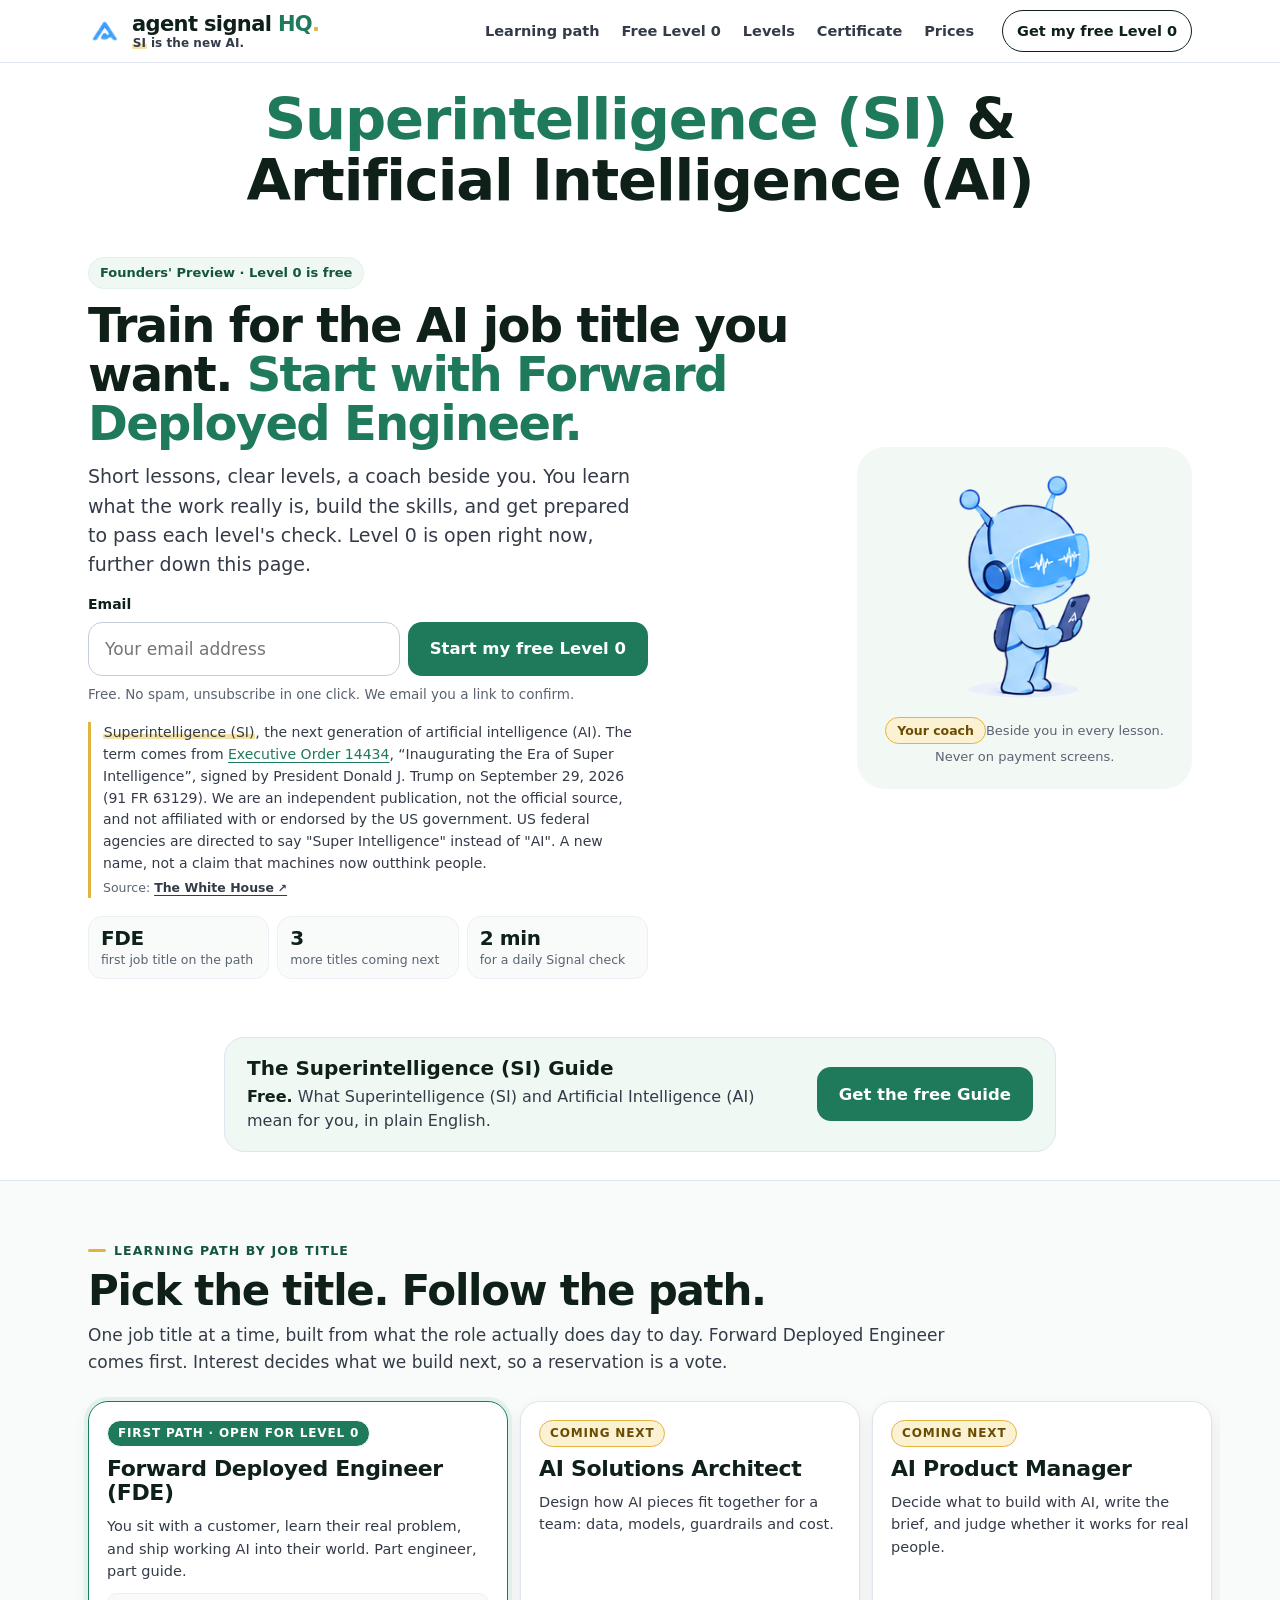
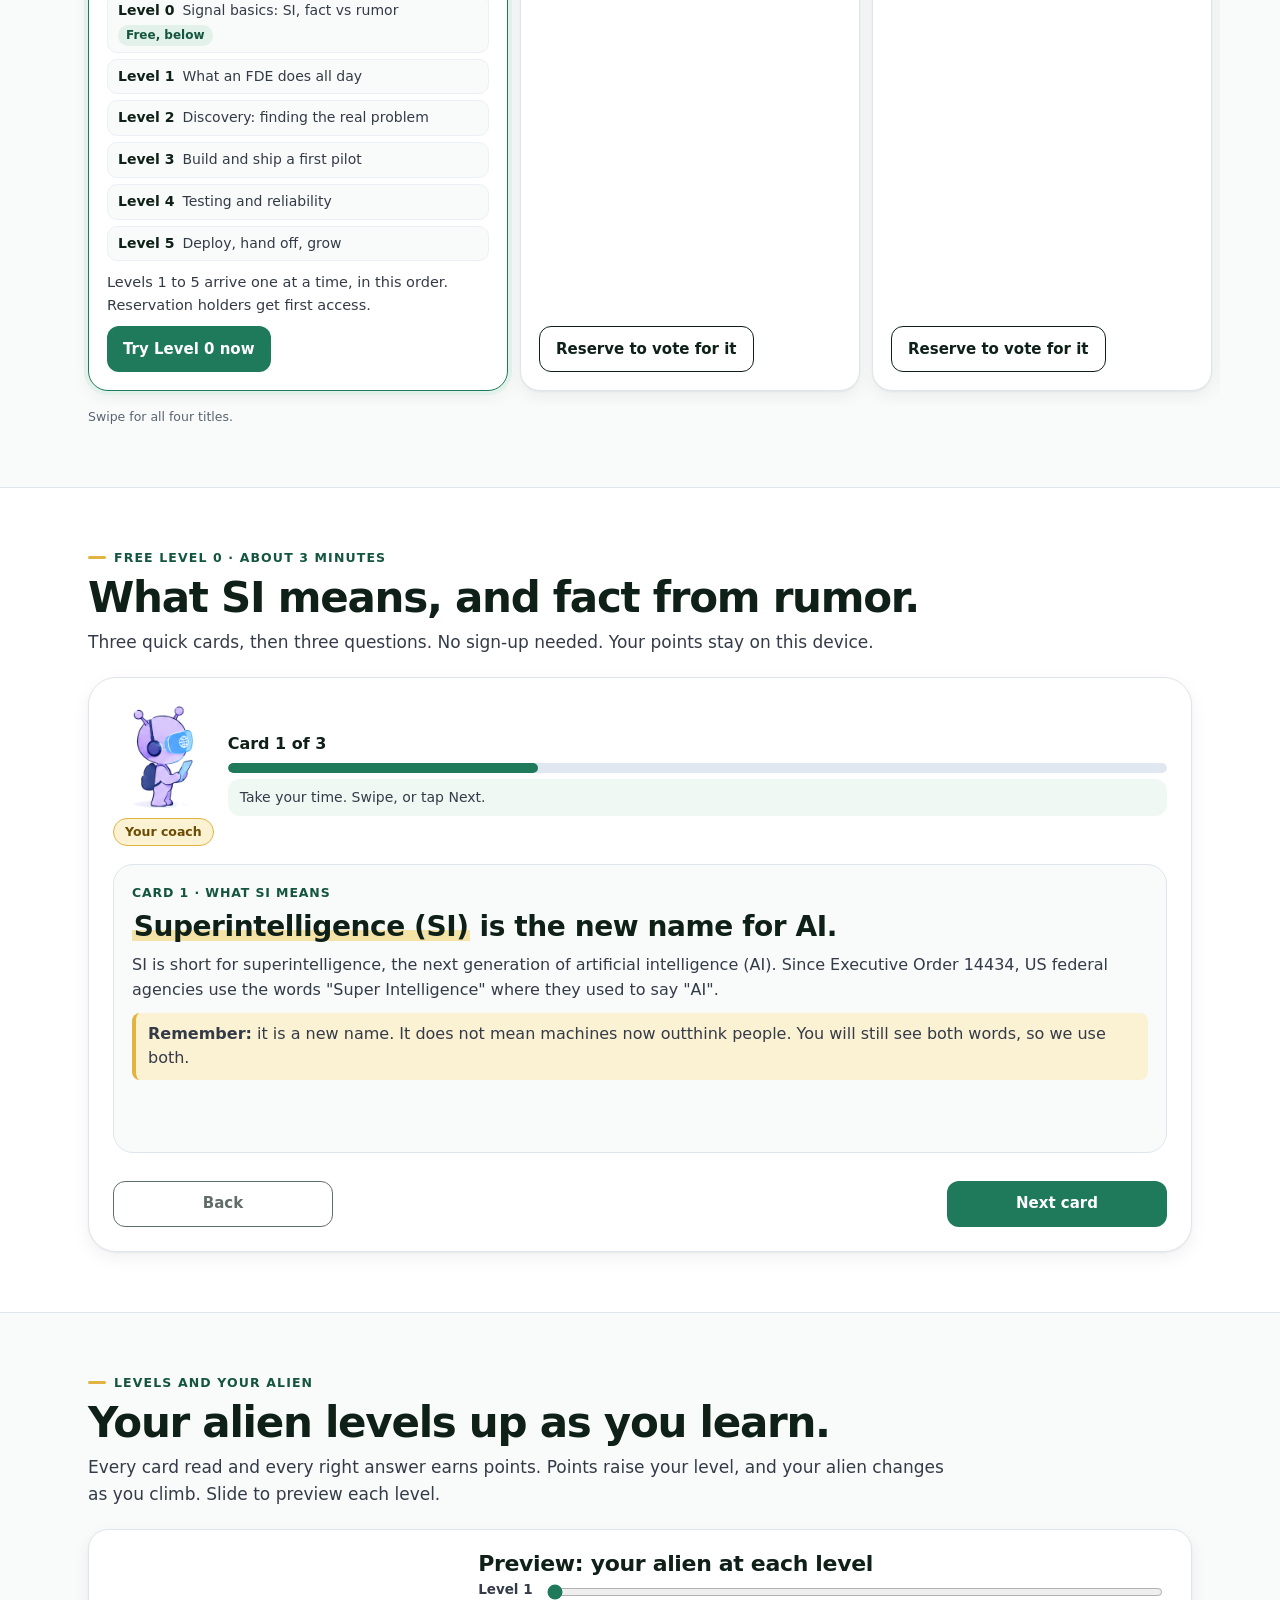
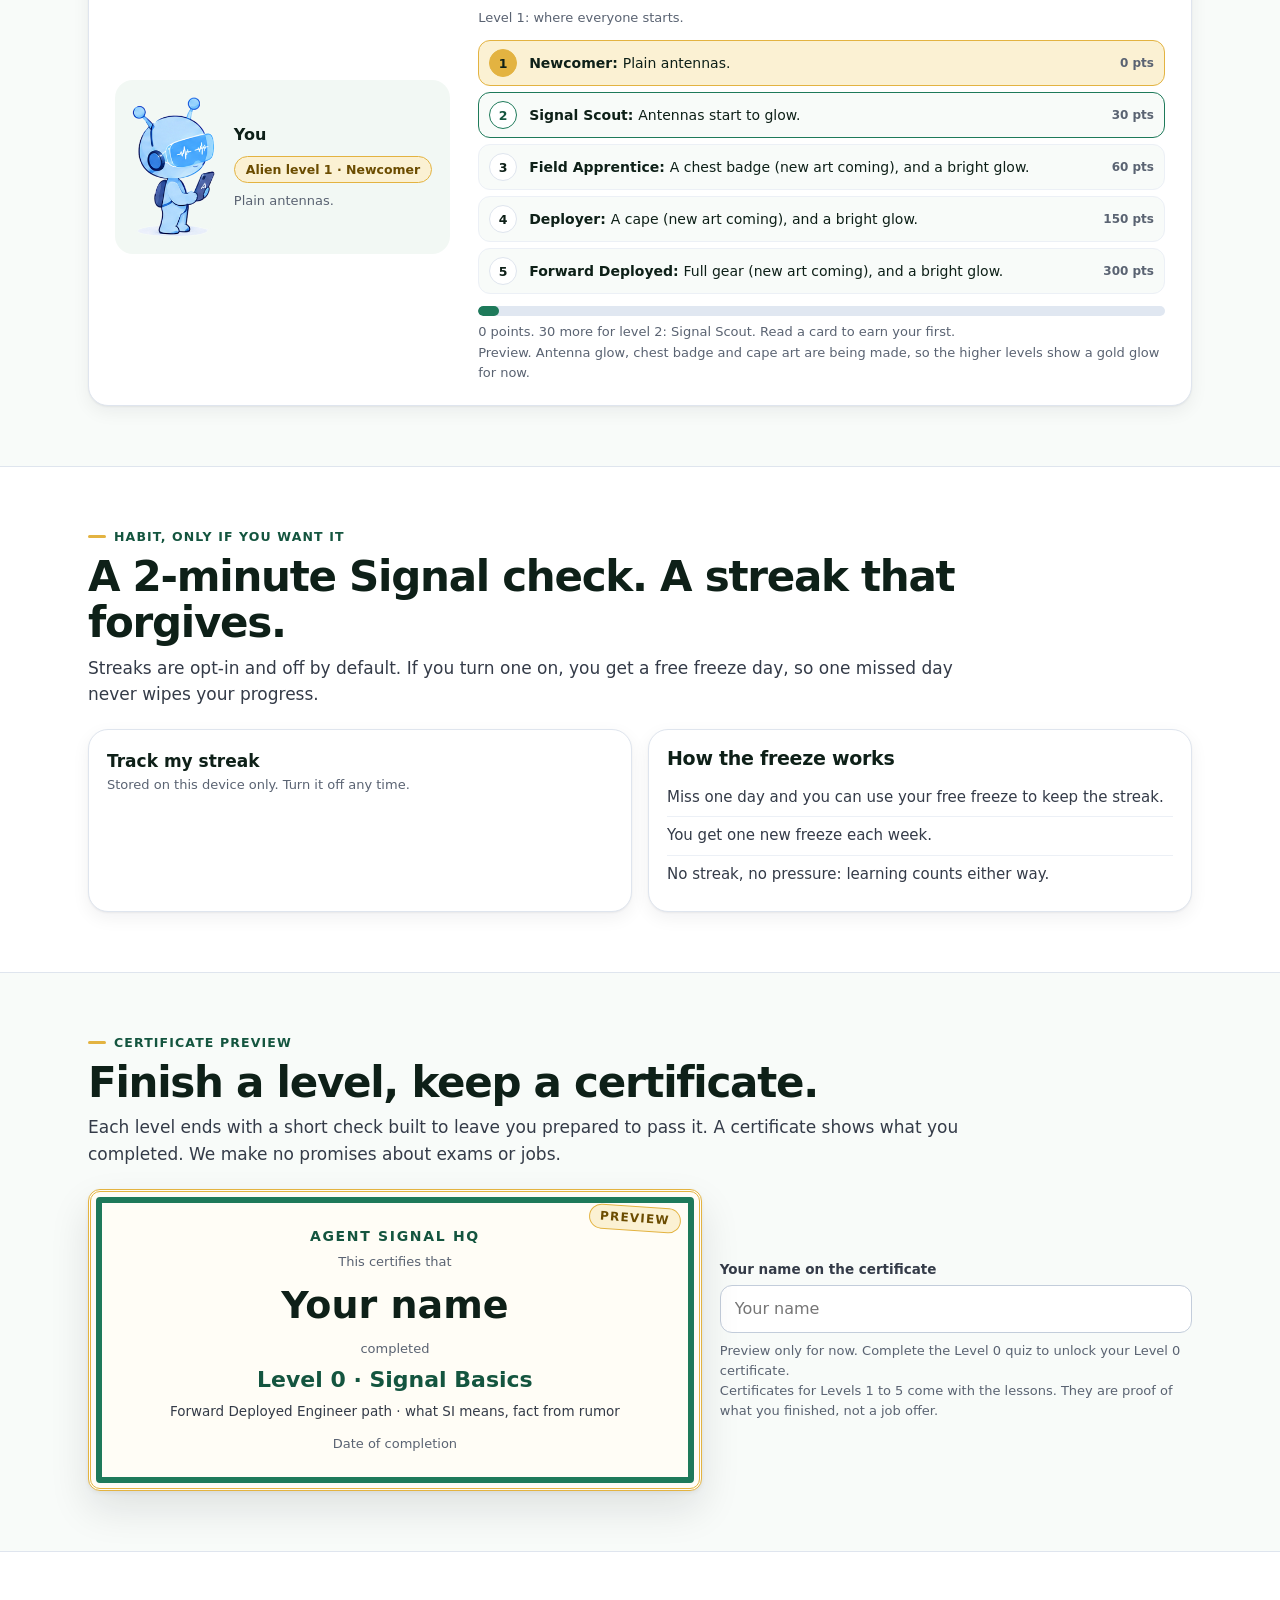
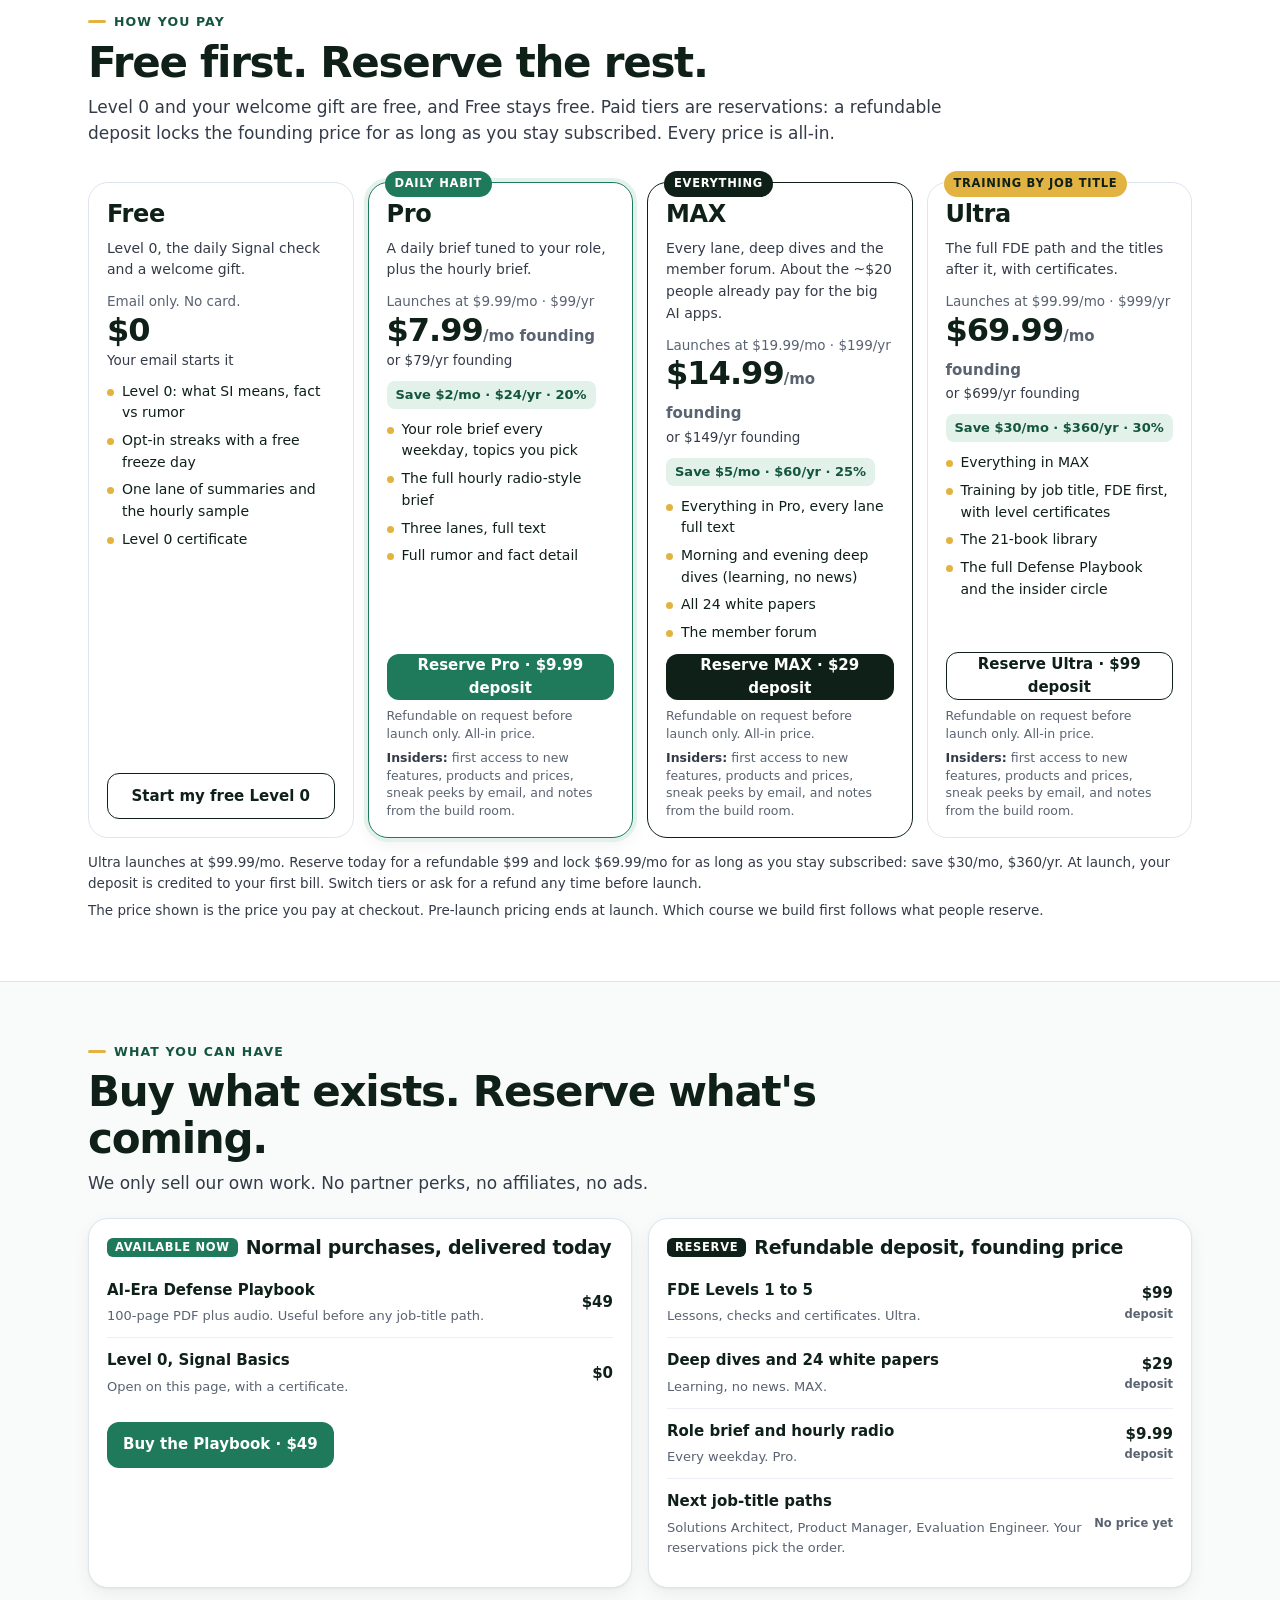
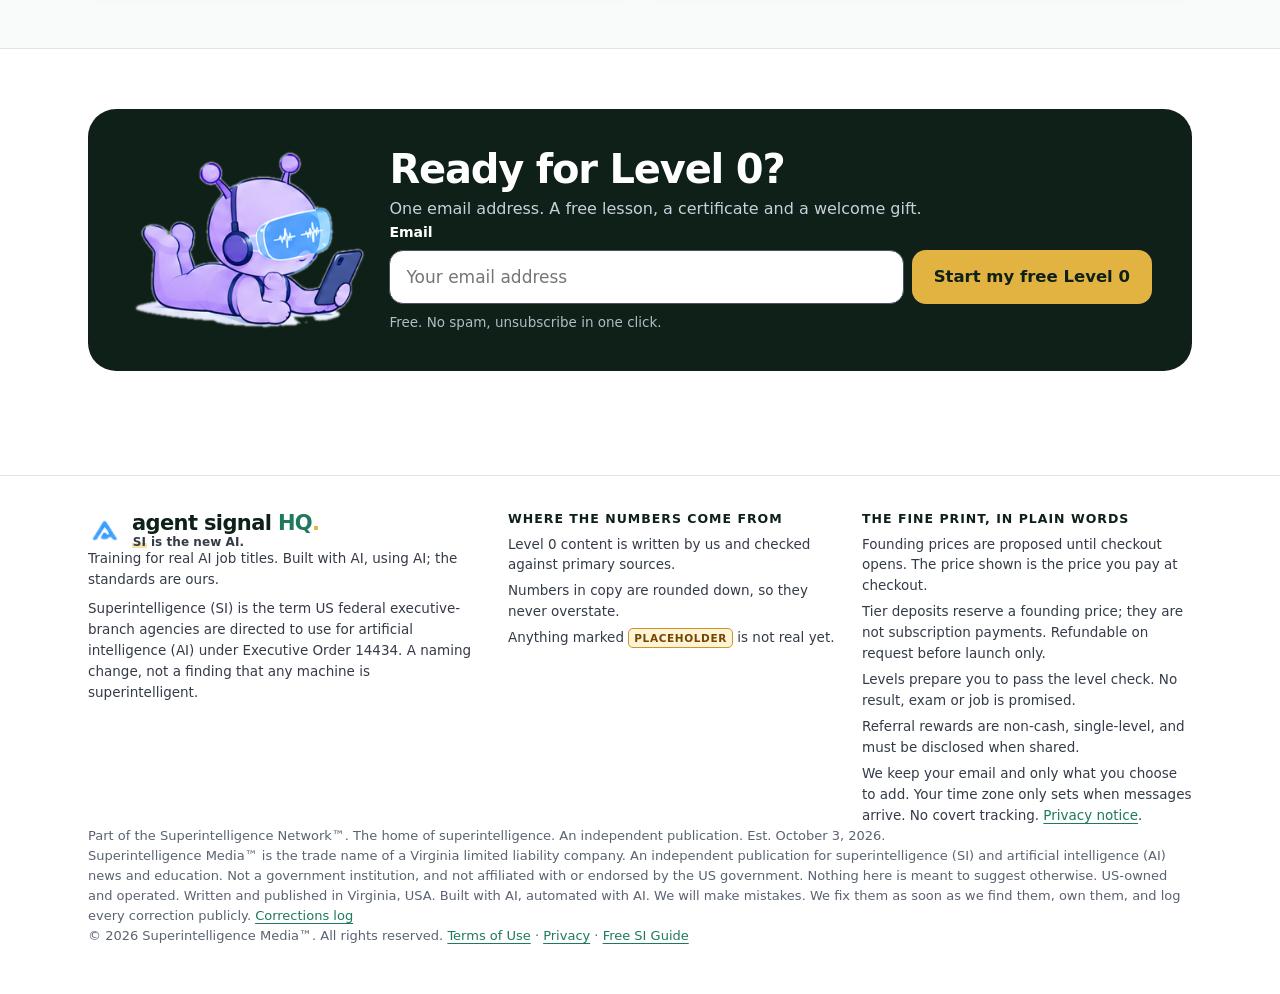
==== index.html @ 522a4a37 "Legal wordings A-E (approved 10-04) Co-Authored-By: Claude Sonnet 5.5 <noreply@anthropic.com>" ====
<!doctype html>
<html lang="en">
<head>
<meta charset="utf-8">
<meta name="robots" content="noai, noimageai">
<meta name="viewport" content="width=device-width, initial-scale=1">
<meta http-equiv="Content-Security-Policy" content="default-src 'none'; script-src 'self'; style-src 'self' https://fonts.googleapis.com; font-src https://fonts.gstatic.com; img-src 'self' data: blob:; media-src 'self'; connect-src https://acp9reat3l.execute-api.us-east-1.amazonaws.com; form-action 'self'; base-uri 'none'; object-src 'none'; manifest-src 'self'; upgrade-insecure-requests; require-trusted-types-for 'script'; trusted-types 'none'">
<meta name="referrer" content="strict-origin-when-cross-origin">
<title>Agent Signal HQ | Superintelligence (SI) &amp; Artificial Intelligence (AI) job-title training, Forward Deployed Engineer first</title>
<meta name="description" content="Training for real AI job titles, starting with Forward Deployed Engineer (FDE). Superintelligence (SI), the next generation of artificial intelligence (AI), explained in a free Level 0 lesson. Levels, certificates, your alien levels up.">
<link rel="canonical" href="https://agentsignalhq.com/">
<link rel="icon" type="image/png" href="img/mark-a.png">
<link rel="apple-touch-icon" href="img/mark-a.png">
<meta property="og:type" content="website">
<meta property="og:site_name" content="Agent Signal HQ">
<meta property="og:title" content="Agent Signal HQ | Superintelligence (SI) &amp; Artificial Intelligence (AI): train for the job title you want">
<meta property="og:description" content="Start with Forward Deployed Engineer. Level 0 is free and works right on the page: what SI means, and how to tell fact from rumor. SI is the new AI.">
<meta property="og:url" content="https://agentsignalhq.com/">
<meta property="og:image" content="https://agentsignalhq.com/img/coach-blue.png">
<meta name="twitter:card" content="summary">
<meta name="theme-color" content="#ffffff">
<meta name="color-scheme" content="light">
<link rel="preconnect" href="https://fonts.googleapis.com">
<link rel="preconnect" href="https://fonts.gstatic.com" crossorigin>
<link href="https://fonts.googleapis.com/css2?family=Bricolage+Grotesque:opsz,wght@12..96,600;12..96,700;12..96,800&amp;family=Figtree:wght@400;500;600;700;800&amp;display=swap" rel="stylesheet">
<link rel="stylesheet" href="assets/app.css">
<link rel="stylesheet" href="assets/hq.css">
<script src="assets/app.js" defer></script>
<script type="application/ld+json">
{"@context":"https://schema.org","@graph":[
 {"@type":"Organization","name":"Agent Signal HQ","url":"https://agentsignalhq.com/","logo":"https://agentsignalhq.com/img/mark-a.png","slogan":"SI is the new AI."},
 {"@type":"WebSite","name":"Agent Signal HQ","url":"https://agentsignalhq.com/","description":"Training for real AI job titles, Forward Deployed Engineer first. Superintelligence (SI), the next generation of artificial intelligence (AI)."},
 {"@type":"Course","name":"Level 0: What SI means, and fact from rumor","description":"Three quick cards and a three-question quiz.","provider":{"@type":"Organization","name":"Agent Signal HQ","url":"https://agentsignalhq.com/"},"isAccessibleForFree":true},
 {"@type":"Product","name":"AI-Era Defense Playbook","description":"100-page PDF plus audio.","brand":{"@type":"Brand","name":"Agent Signal HQ"},"offers":{"@type":"Offer","price":"49.00","priceCurrency":"USD","availability":"https://schema.org/InStock"}}
]}
</script>
</head>
<body>
<a class="skip" href="#main">Skip to content</a>

<header class="top">
  <div class="wrap">
    <a class="brand" href="#top" aria-label="Agent Signal HQ, back to top">
      <img id="logo" src="img/mark-a.png" width="34" height="29" alt="">
      <span class="brand-t"><b>agent signal <span class="hq">HQ</span><i>.</i></b><span class="tagline"><abbr class="si" title="superintelligence">SI</abbr> is the new <abbr title="artificial intelligence">AI</abbr>.</span></span>
    </a>
    <nav class="nav" aria-label="Sections">
      <a href="#path">Learning path</a>
      <a href="#lesson">Free Level 0</a>
      <a href="#levels">Levels</a>
      <a href="#cert">Certificate</a>
      <a href="#prices">Prices</a>
    </nav>
    <div class="top-actions">
      <a class="btn-ghost" href="#join-email">Get my free Level 0</a>
    </div>
  </div>
</header>
<div class="wrap">
  <p class="terms"><span class="t-si">Superintelligence (SI)</span> <span class="t-amp">&amp;</span> <span class="t-ai">Artificial Intelligence (AI)</span></p>
</div>

<main id="main">
<section class="hero" id="top" aria-labelledby="h1">
  <div class="wrap">
    <div class="hero-copy">
      <span class="eyebrow">Founders' Preview · Level 0 is free</span>
      <h1 id="h1">Train for the AI job title you want. <em>Start with Forward Deployed Engineer.</em></h1>
      <p class="lead">Short lessons, clear levels, a coach beside you. You learn what the work really is, build the skills, and get prepared to pass each level's check. Level 0 is open right now, further down this page.</p>

      <div class="signup">
        <form class="join js-join" id="join-email" action="#" method="post" novalidate>
          <label class="f-lab" for="em1">Email</label>
          <div class="join-row">
            <input id="em1" name="email" type="email" inputmode="email" autocomplete="email" autocapitalize="off" spellcheck="false" placeholder="Your email address" required aria-describedby="em1-fine em1-err">
            <button class="btn" type="submit">Start my free Level 0</button>
          </div>
          <div class="hp" aria-hidden="true"><label for="hp1">Website (leave this empty)</label><input id="hp1" name="website" type="text" tabindex="-1" autocomplete="off"></div>
          <p class="fine" id="em1-fine">Free. No spam, unsubscribe in one click. We email you a link to confirm.</p>
          <p class="err js-err" id="em1-err" role="alert"></p>
          <noscript><p class="fine">Sign-up needs JavaScript switched on.</p></noscript>
        </form>
        <div class="flow js-flow" role="region" aria-label="Your sign-up" hidden></div>
      </div>

      <p class="si-note"><span class="si">Superintelligence (SI)</span>, the next generation of artificial intelligence (AI). The term comes from <a href="https://www.federalregister.gov/d/2026-20321" target="_blank" rel="noopener noreferrer" aria-label="Executive Order 14434 in the Federal Register (opens in a new tab)">Executive Order 14434</a>, “Inaugurating the Era of Super Intelligence”, signed by President Donald J. Trump on September 29, 2026 (91 FR 63129). We are an independent publication, not the official source, and not affiliated with or endorsed by the US government. US federal agencies are directed to say "Super Intelligence" instead of "AI". A new name, not a claim that machines now outthink people. <span class="src">Source: <a href="https://www.whitehouse.gov/presidential-actions/2026/09/inaugurating-the-era-of-super-intelligence/" target="_blank" rel="noopener">The White House<span class="sr"> (opens in a new tab)</span></a></span></p>

      <ul class="proof">
        <li><b>FDE</b><span>first job title on the path</span></li>
        <li><b>3</b><span>more titles coming next</span></li>
        <li><b>2 min</b><span>for a daily Signal check</span></li>
      </ul>
    </div>

    <figure class="hero-coach">
      <img src="img/coach-blue.png" width="169" height="273" alt="Your coach: a flat, pastel blue alien with two antennas, holding a phone">
      <figcaption><span class="coach-badge">Your coach</span><span class="small">Beside you in every lesson. Never on payment screens.</span></figcaption>
    </figure>
  </div>
</section>

<aside class="sg" id="si-guide" aria-labelledby="sg-h"><div class="sg-card"><div class="sg-txt"><h2 id="sg-h">The Superintelligence (SI) Guide</h2><p><b>Free.</b> What Superintelligence (SI) and Artificial Intelligence (AI) mean for you, in plain English.</p></div><a class="btn sg-btn" href="https://siagentsignal.com/si/">Get the free Guide</a></div></aside>

<section class="sec band" id="path" aria-labelledby="path-h">
  <div class="wrap">
    <div class="sec-h">
      <span class="sec-k">Learning path by job title</span>
      <h2 id="path-h">Pick the title. Follow the path.</h2>
      <p>One job title at a time, built from what the role actually does day to day. Forward Deployed Engineer comes first. Interest decides what we build next, so a reservation is a vote.</p>
    </div>
    <div class="snap titles" tabindex="0" aria-label="Job-title paths. Swipe for all four.">
      <article class="title-card open" aria-labelledby="tc-fde">
        <span class="stamp now">First path · open for Level 0</span>
        <h3 id="tc-fde">Forward Deployed Engineer (FDE)</h3>
        <p>You sit with a customer, learn their real problem, and ship working AI into their world. Part engineer, part guide.</p>
        <ol class="mini-levels">
          <li><b>Level 0</b> Signal basics: SI, fact vs rumor <em class="free">Free, below</em></li>
          <li><b>Level 1</b> What an FDE does all day</li>
          <li><b>Level 2</b> Discovery: finding the real problem</li>
          <li><b>Level 3</b> Build and ship a first pilot</li>
          <li><b>Level 4</b> Testing and reliability</li>
          <li><b>Level 5</b> Deploy, hand off, grow</li>
        </ol>
        <p class="small">Levels 1 to 5 arrive one at a time, in this order. Reservation holders get first access.</p>
        <a class="btn sm" href="#lesson">Try Level 0 now</a>
      </article>
      <article class="title-card" aria-labelledby="tc-sa">
        <span class="stamp next">Coming next</span>
        <h3 id="tc-sa">AI Solutions Architect</h3>
        <p>Design how AI pieces fit together for a team: data, models, guardrails and cost.</p>
        <a class="btn line sm" href="#prices">Reserve to vote for it</a>
      </article>
      <article class="title-card" aria-labelledby="tc-pm">
        <span class="stamp next">Coming next</span>
        <h3 id="tc-pm">AI Product Manager</h3>
        <p>Decide what to build with AI, write the brief, and judge whether it works for real people.</p>
        <a class="btn line sm" href="#prices">Reserve to vote for it</a>
      </article>
      <article class="title-card" aria-labelledby="tc-ev">
        <span class="stamp next">Coming next</span>
        <h3 id="tc-ev">AI Evaluation Engineer</h3>
        <p>Test AI systems, catch failures early, and show others the evidence.</p>
        <a class="btn line sm" href="#prices">Reserve to vote for it</a>
      </article>
    </div>
    <p class="swipe-hint">Swipe for all four titles.</p>
  </div>
</section>

<section class="sec" id="lesson" aria-labelledby="lesson-h">
  <div class="wrap">
    <div class="sec-h">
      <span class="sec-k">Free Level 0 · about 3 minutes</span>
      <h2 id="lesson-h">What SI means, and fact from rumor.</h2>
      <p>Three quick cards, then three questions. No sign-up needed. Your points stay on this device.</p>
    </div>

    <div class="lesson" id="lessonBox">
      <div class="lesson-top">
        <figure class="coach-pose">
          <img src="img/coach-purple.png" width="120" height="193" alt="Your coach: a flat, pastel purple alien with two antennas, holding a phone">
          <figcaption class="coach-badge">Your coach</figcaption>
        </figure>
        <div class="lesson-prog">
          <p class="lp-t" id="lpText" aria-live="polite">Card 1 of 3</p>
          <div class="xp-bar" aria-hidden="true"><span id="lpFill"></span></div>
          <p class="coach-say" id="coachSay">Take your time. Swipe, or tap Next.</p>
        </div>
      </div>

      <div class="snap lcards" id="lcards" tabindex="0" aria-label="Level 0 cards. Swipe or use Next and Back.">
        <article class="lcard" data-i="0" aria-labelledby="lc1">
          <span class="lc-n">Card 1 · What SI means</span>
          <h3 id="lc1"><span class="si">Superintelligence (SI)</span> is the new name for AI.</h3>
          <p>SI is short for superintelligence, the next generation of artificial intelligence (AI). Since Executive Order 14434, US federal agencies use the words "Super Intelligence" where they used to say "AI".</p>
          <p class="lc-key"><b>Remember:</b> it is a new name. It does not mean machines now outthink people. You will still see both words, so we use both.</p>
        </article>
        <article class="lcard" data-i="1" aria-labelledby="lc2">
          <span class="lc-n">Card 2 · Three labels</span>
          <h3 id="lc2">Fact, widely reported, or rumor.</h3>
          <ul class="labels3">
            <li><span class="lab fact">Fact</span> Confirmed by the primary source: the company, the filing, the paper, the product you can try.</li>
            <li><span class="lab rep">Widely reported</span> Several outlets say it, but none shows the primary source yet.</li>
            <li><span class="lab unc">Unconfirmed rumor</span> One source, or none you can check. Interesting, not settled.</li>
          </ul>
        </article>
        <article class="lcard" data-i="2" aria-labelledby="lc3">
          <span class="lc-n">Card 3 · Your 30-second check</span>
          <h3 id="lc3">Three questions before you believe it.</h3>
          <ol class="checks3">
            <li><b>Who said it first?</b> Find the original, not the retelling.</li>
            <li><b>Can you see it?</b> A document, a demo, a filing, a dated post.</li>
            <li><b>Who confirms it?</b> Someone with something to lose if it is wrong.</li>
          </ol>
          <p class="lc-key"><b>Remember:</b> a rumor is not a lie. It is a claim waiting for evidence. Label it, then move on.</p>
        </article>
      </div>
      <div class="lc-nav">
        <button class="btn line sm" type="button" id="lcBack" disabled>Back</button>
        <button class="btn sm" type="button" id="lcNext">Next card</button>
      </div>

      <form class="quiz" id="quiz" novalidate hidden aria-labelledby="quiz-h">
        <h3 id="quiz-h">Quick check: 3 questions</h3>
        <div id="quizQs"></div>
        <p class="err" id="quizErr" role="alert"></p>
        <div class="f-actions">
          <button class="btn sm" type="submit" id="quizGo">Check my answers</button>
          <button class="notnow" type="button" id="quizBack">Back to the cards</button>
        </div>
      </form>

      <div class="result" id="quizResult" role="status" aria-live="polite" tabindex="-1" hidden></div>
    </div>
  </div>
</section>

<section class="sec band" id="levels" aria-labelledby="levels-h">
  <div class="wrap">
    <div class="sec-h">
      <span class="sec-k">Levels and your alien</span>
      <h2 id="levels-h">Your alien levels up as you learn.</h2>
      <p>Every card read and every right answer earns points. Points raise your level, and your alien changes as you climb. Slide to preview each level.</p>
    </div>
    <div class="lvl hq-lvl">
      <figure class="lvl-fig">
        <img id="lvlImg" class="alien-img" src="img/coach-blue.png" width="169" height="273" alt="Your alien: a flat, pastel blue alien with two antennas">
        <figcaption>
          <b id="lvlName">You</b>
          <span class="coach-badge" id="lvlTitle">Level 1 · Newcomer</span>
          <span class="small" id="lvlGear">Plain antennas.</span>
        </figcaption>
      </figure>
      <div>
        <h3>Preview: your alien at each level</h3>
        <div class="alc-calc">
          <label for="lvlSlide" class="f-l">Level <span id="lvlSlideN" class="tnum">1</span></label>
          <input type="range" id="lvlSlide" min="1" max="5" value="1" aria-describedby="lvlDesc">
        </div>
        <p class="small" id="lvlDesc" aria-live="polite">Level 1: where everyone starts.</p>
        <ol class="lvl-steps" id="lvlSteps"></ol>
        <div class="xp">
          <div class="xp-bar" aria-hidden="true"><span id="xpFill"></span></div>
          <p id="xpTxt">0 points. Read a card to earn your first.</p>
        </div>
        <p class="small">Preview. Antenna glow, chest badge and cape art are being made, so the higher levels show a gold glow for now.</p>
      </div>
    </div>
  </div>
</section>

<section class="sec" id="habit" aria-labelledby="habit-h">
  <div class="wrap">
    <div class="sec-h">
      <span class="sec-k">Habit, only if you want it</span>
      <h2 id="habit-h">A 2-minute Signal check. A streak that forgives.</h2>
      <p>Streaks are opt-in and off by default. If you turn one on, you get a free freeze day, so one missed day never wipes your progress.</p>
    </div>
    <div class="streak hq-streak">
      <div class="panel">
        <label class="switch" for="streakOn"><input type="checkbox" id="streakOn"><span>Track my streak</span></label>
        <p class="small">Stored on this device only. Turn it off any time.</p>
        <div id="streakBody" hidden>
          <p class="streak-n"><b id="streakCount" class="tnum">0</b> <span id="streakLabel">day streak</span></p>
          <p id="streakMsg" class="small" aria-live="polite">Finish the Level 0 quiz to count today.</p>
          <p class="freeze" id="freezeLine"><span class="chip">Free freeze day</span> <span id="freezeState">1 ready</span></p>
          <button class="btn line sm" type="button" id="freezeBtn" hidden>Use my free freeze day</button>
        </div>
      </div>
      <div class="panel">
        <h3>How the freeze works</h3>
        <ul class="plist plain">
          <li>Miss one day and you can use your free freeze to keep the streak.</li>
          <li>You get one new freeze each week.</li>
          <li>No streak, no pressure: learning counts either way.</li>
        </ul>
      </div>
    </div>
  </div>
</section>

<section class="sec band" id="cert" aria-labelledby="cert-h">
  <div class="wrap">
    <div class="sec-h">
      <span class="sec-k">Certificate preview</span>
      <h2 id="cert-h">Finish a level, keep a certificate.</h2>
      <p>Each level ends with a short check built to leave you prepared to pass it. A certificate shows what you completed. We make no promises about exams or jobs.</p>
    </div>
    <div class="cert-wrap">
      <div class="cert" id="certCard" aria-label="Certificate preview">
        <span class="cert-stamp" id="certStamp">Preview</span>
        <p class="cert-k">Agent Signal HQ</p>
        <p class="cert-l">This certifies that</p>
        <p class="cert-name" id="certName">Your name</p>
        <p class="cert-l">completed</p>
        <p class="cert-course">Level 0 · Signal Basics</p>
        <p class="cert-sub">Forward Deployed Engineer path · what SI means, fact from rumor</p>
        <p class="cert-date" id="certDate">Date of completion</p>
      </div>
      <div>
        <label class="f-l" for="certIn">Your name on the certificate</label>
        <input class="plain-in" id="certIn" type="text" maxlength="40" autocomplete="name" placeholder="Your name">
        <p class="small" id="certNote">Preview only for now. Complete the Level 0 quiz to unlock your Level 0 certificate.</p>
        <p class="small">Certificates for Levels 1 to 5 come with the lessons. They are proof of what you finished, not a job offer.</p>
      </div>
    </div>
  </div>
</section>

<section class="sec" id="prices" aria-labelledby="prices-h">
  <div class="wrap">
    <div class="sec-h">
      <span class="sec-k">How you pay</span>
      <h2 id="prices-h">Free first. Reserve the rest.</h2>
      <p>Level 0 and your welcome gift are free, and Free stays free. Paid tiers are reservations: a refundable deposit locks the founding price for as long as you stay subscribed. Every price is all-in.</p>
    </div>
    <div class="snap tiers" tabindex="0" aria-label="Plans. Swipe for all four.">
      <article class="tier" aria-labelledby="t-free">
        <h3 id="t-free">Free</h3>
        <p class="for">Level 0, the daily Signal check and a welcome gift.</p>
        <div class="price"><span class="list">Email only. No card.</span><span class="found">$0</span><span class="yr">Your email starts it</span></div>
        <ul>
          <li>Level 0: what SI means, fact vs rumor</li>
          <li>Opt-in streaks with a free freeze day</li>
          <li>One lane of summaries and the hourly sample</li>
          <li>Level 0 certificate</li>
        </ul>
        <div class="cta"><a class="btn line sm" href="#join-email">Start my free Level 0</a></div>
      </article>

      <article class="tier feat" aria-labelledby="t-pro">
        <span class="flag">Daily habit</span>
        <h3 id="t-pro">Pro</h3>
        <p class="for">A daily brief tuned to your role, plus the hourly brief.</p>
        <div class="price"><span class="list">Launches at $9.99/mo · $99/yr</span><span class="found">$7.99<small>/mo founding</small></span><span class="yr">or $79/yr founding</span></div>
        <span class="save">Save $2/mo · $24/yr · 20%</span>
        <ul>
          <li>Your role brief every weekday, topics you pick</li>
          <li>The full hourly radio-style brief</li>
          <li>Three lanes, full text</li>
          <li>Full rumor and fact detail</li>
        </ul>
        <div class="cta">
          <button class="btn sm js-reserve" type="button" data-tier="pro">Reserve Pro · $9.99 deposit</button>
          <p class="refund">Refundable on request before launch only. All-in price.</p>
          <p class="insider"><b>Insiders:</b> first access to new features, products and prices, sneak peeks by email, and notes from the build room.</p>
        </div>
      </article>

      <article class="tier hero" aria-labelledby="t-max">
        <span class="flag">Everything</span>
        <h3 id="t-max">MAX</h3>
        <p class="for">Every lane, deep dives and the member forum. About the ~$20 people already pay for the big AI apps.</p>
        <div class="price"><span class="list">Launches at $19.99/mo · $199/yr</span><span class="found">$14.99<small>/mo founding</small></span><span class="yr">or $149/yr founding</span></div>
        <span class="save">Save $5/mo · $60/yr · 25%</span>
        <ul>
          <li>Everything in Pro, every lane full text</li>
          <li>Morning and evening deep dives (learning, no news)</li>
          <li>All 24 white papers</li>
          <li>The member forum</li>
        </ul>
        <div class="cta">
          <button class="btn dark sm js-reserve" type="button" data-tier="max">Reserve MAX · $29 deposit</button>
          <p class="refund">Refundable on request before launch only. All-in price.</p>
          <p class="insider"><b>Insiders:</b> first access to new features, products and prices, sneak peeks by email, and notes from the build room.</p>
        </div>
      </article>

      <article class="tier" aria-labelledby="t-ultra">
        <span class="flag gold">Training by job title</span>
        <h3 id="t-ultra">Ultra</h3>
        <p class="for">The full FDE path and the titles after it, with certificates.</p>
        <div class="price"><span class="list">Launches at $99.99/mo · $999/yr</span><span class="found">$69.99<small>/mo founding</small></span><span class="yr">or $699/yr founding</span></div>
        <span class="save">Save $30/mo · $360/yr · 30%</span>
        <ul>
          <li>Everything in MAX</li>
          <li>Training by job title, FDE first, with level certificates</li>
          <li>The 21-book library</li>
          <li>The full Defense Playbook and the insider circle</li>
        </ul>
        <div class="cta">
          <button class="btn line sm js-reserve" type="button" data-tier="ultra">Reserve Ultra · $99 deposit</button>
          <p class="refund">Refundable on request before launch only. All-in price.</p>
          <p class="insider"><b>Insiders:</b> first access to new features, products and prices, sneak peeks by email, and notes from the build room.</p>
        </div>
      </article>
    </div>
    <p class="swipe-hint">Swipe for all four plans.</p>
    <p class="terms-line">Ultra launches at $99.99/mo. Reserve today for a refundable $99 and lock $69.99/mo for as long as you stay subscribed: save $30/mo, $360/yr. At launch, your deposit is credited to your first bill. Switch tiers or ask for a refund any time before launch.</p>
    <p class="terms-line">The price shown is the price you pay at checkout. Pre-launch pricing ends at launch. Which course we build first follows what people reserve.</p>
  </div>
</section>

<section class="sec band" id="shop" aria-labelledby="shop-h">
  <div class="wrap">
    <div class="sec-h">
      <span class="sec-k">What you can have</span>
      <h2 id="shop-h">Buy what exists. Reserve what's coming.</h2>
      <p>We only sell our own work. No partner perks, no affiliates, no ads.</p>
    </div>
    <div class="prod">
      <div class="panel">
        <h3><span class="tag now">Available now</span>Normal purchases, delivered today</h3>
        <ul class="plist">
          <li><b>AI-Era Defense Playbook</b><span class="d">100-page PDF plus audio. Useful before any job-title path.</span><span class="p">$49</span></li>
          <li><b>Level 0, Signal Basics</b><span class="d">Open on this page, with a certificate.</span><span class="p">$0</span></li>
        </ul>
        <div class="f-actions"><button class="btn sm js-buy" type="button">Buy the Playbook · $49</button></div>
      </div>
      <div class="panel">
        <h3><span class="tag res">Reserve</span>Refundable deposit, founding price</h3>
        <ul class="plist">
          <li><b>FDE Levels 1 to 5</b><span class="d">Lessons, checks and certificates. Ultra.</span><span class="p">$99 <small>deposit</small></span></li>
          <li><b>Deep dives and 24 white papers</b><span class="d">Learning, no news. MAX.</span><span class="p">$29 <small>deposit</small></span></li>
          <li><b>Role brief and hourly radio</b><span class="d">Every weekday. Pro.</span><span class="p">$9.99 <small>deposit</small></span></li>
          <li><b>Next job-title paths</b><span class="d">Solutions Architect, Product Manager, Evaluation Engineer. Your reservations pick the order.</span><span class="p"><small>No price yet</small></span></li>
        </ul>
      </div>
    </div>
  </div>
</section>

<section class="sec" aria-labelledby="final-h">
  <div class="wrap">
    <div class="final hq-final on-dark">
      <img src="img/coach-purple-lying.png" width="296" height="231" alt="A flat, pastel purple alien with two antennas, lying down and reading a phone">
      <div>
        <h2 id="final-h">Ready for Level 0?</h2>
        <p class="sub">One email address. A free lesson, a certificate and a welcome gift.</p>
        <form class="join js-join" action="#" method="post" novalidate>
          <label class="f-lab" for="em2">Email</label>
          <div class="join-row">
            <input id="em2" name="email" type="email" inputmode="email" autocomplete="email" autocapitalize="off" spellcheck="false" placeholder="Your email address" required aria-describedby="em2-fine em2-err">
            <button class="btn" type="submit">Start my free Level 0</button>
          </div>
          <div class="hp" aria-hidden="true"><label for="hp2">Website (leave this empty)</label><input id="hp2" name="website" type="text" tabindex="-1" autocomplete="off"></div>
          <p class="fine" id="em2-fine">Free. No spam, unsubscribe in one click.</p>
          <p class="err js-err" id="em2-err" role="alert"></p>
        </form>
        <div class="flow js-flow" role="region" aria-label="Your sign-up" hidden></div>
      </div>
    </div>
  </div>
</section>
</main>

<footer>
  <div class="wrap">
    <div class="foot">
      <div>
        <a class="brand" href="#top" aria-label="Agent Signal HQ, back to top">
          <img src="img/mark-a.png" width="30" height="25" alt="">
          <span class="brand-t"><b>agent signal <span class="hq">HQ</span><i>.</i></b><span class="tagline"><abbr class="si" title="superintelligence">SI</abbr> is the new <abbr title="artificial intelligence">AI</abbr>.</span></span>
        </a>
        <p>Training for real AI job titles. Built with AI, using AI; the standards are ours.</p>
        <p>Superintelligence (SI) is the term US federal executive-branch agencies are directed to use for artificial intelligence (AI) under Executive Order 14434. A naming change, not a finding that any machine is superintelligent.</p>
      </div>
      <div>
        <h4>Where the numbers come from</h4>
        <ul>
          <li>Level 0 content is written by us and checked against primary sources.</li>
          <li>Numbers in copy are rounded down, so they never overstate.</li>
          <li>Anything marked <span class="ph">placeholder</span> is not real yet.</li>
        </ul>
      </div>
      <div>
        <h4>The fine print, in plain words</h4>
        <ul>
          <li>Founding prices are proposed until checkout opens. The price shown is the price you pay at checkout.</li>
          <li>Tier deposits reserve a founding price; they are not subscription payments. Refundable on request before launch only.</li>
          <li>Levels prepare you to pass the level check. No result, exam or job is promised.</li>
          <li>Referral rewards are non-cash, single-level, and must be disclosed when shared.</li>
          <li>We keep your email and only what you choose to add. Your time zone only sets when messages arrive. No covert tracking. <a href="https://siagentsignal.com/privacy.html">Privacy notice</a>.</li>
        </ul>
      </div>
    </div>
  </div>
<div class="wrap"><p class="small est">Part of the Superintelligence Network™. The home of superintelligence. An independent publication. Est. October 3, 2026.<br>Superintelligence Media™ is the trade name of a Virginia limited liability company. An independent publication for superintelligence (SI) and artificial intelligence (AI) news and education. Not a government institution, and not affiliated with or endorsed by the US government. Nothing here is meant to suggest otherwise. US-owned and operated. Written and published in Virginia, USA. Built with AI, automated with AI. We will make mistakes. We fix them as soon as we find them, own them, and log every correction publicly. <a href="https://siagentsignal.com/corrections.html" target="_blank" rel="noopener">Corrections log</a><br>© 2026 Superintelligence Media™. All rights reserved. <a href="https://siagentsignal.com/terms.html" target="_blank" rel="noopener">Terms of Use</a> &middot; <a href="https://siagentsignal.com/privacy.html" target="_blank" rel="noopener">Privacy</a> &middot; <a href="https://siagentsignal.com/si/">Free SI Guide</a></p></div>
</footer>

<dialog id="checkout" aria-labelledby="co-h">
  <div class="dlg">
    <h3 id="co-h">Reserve Pro</h3>
    <ol>
      <li><i>1</i><div><div class="lbl">What you get</div><div class="val"><ul id="coGet"></ul></div></div></li>
      <li><i>2</i><div><div class="lbl">Price</div><div class="val" id="coPrice"></div></div></li>
      <li><i>3</i><div><div class="lbl">Your saving</div><div class="val" id="coSave"></div></div></li>
    </ol>
    <div class="pay">
      <button class="btn" type="button" id="coPay">Reserve for $9.99</button>
      <p id="coRefund"></p>
      <p id="coInsider"></p>
    </div>
    <p class="status" id="coStatus" aria-live="polite"></p>
    <div class="x">
      <span class="small">Secure checkout by Stripe. Apple Pay, Google Pay and Link come before card entry.</span>
      <button class="notnow" type="button" id="coClose">Not now</button>
    </div>
  </div>
</dialog>
</body>
</html>
---- assets/app.css ----
/* Agent Signal HQ · agentsignalhq.com · brand tokens live here (see BRAND.md). No inline styles anywhere: the CSP forbids them. */
:root{
  --sig:#e3b341;          /* Signal Blue: the A mark. Decorative only on white (2.9:1), never body text */
  --acc:#1e7a5a;          /* Deep Signal: buttons, links, active states (5.9:1 on white) */
  --acc-ink:#14553f;      /* text on soft blue, link hover (8.2:1) */
  --acc-soft:#e2f1e9; --acc-softer:#f0f8f4;
  --si-mark:#f5e2a6;      /* the one SI highlight: a soft marker under "SI" / "superintelligence" */
  --lilac:#ece8fd; --lilac-ink:#4a3aa8;
  --bg:#ffffff; --band:#f2f8f4; --band-2:#f8fbf9;
  --ink:#0e2018; --ink-2:#343b48; --muted:#5a6372; --line:#dfe5ee; --line-2:#ecf0f6;
  --fact-ink:#0b7a4b; --fact-bg:#e3f5ec; --fact-line:#3fae7c;
  --amber-ink:#744700; --amber-bg:#fff3d6; --amber-line:#cf9424;
  --grey-ink:#444c57; --grey-bg:#eff1f4; --grey-line:#98a1ac;
  --red-ink:#8a1c2c; --red-bg:#fde8eb; --red-line:#c64a5b;
  --r-xl:28px; --r-lg:20px; --r-md:14px; --r-sm:10px;
  --shadow-1:0 1px 2px rgba(16,20,28,.05),0 6px 18px rgba(16,20,28,.06);
  --shadow-2:0 2px 4px rgba(16,20,28,.05),0 18px 40px rgba(16,20,28,.11);
  --f-d:"Bricolage Grotesque",ui-sans-serif,system-ui,sans-serif;
  --f-b:"Figtree",ui-sans-serif,system-ui,-apple-system,"Segoe UI",sans-serif;
  --wrap:1160px; --gut:16px;
}
@media (min-width:760px){:root{--gut:28px}}
*{box-sizing:border-box}
html{-webkit-text-size-adjust:100%}
@media (prefers-reduced-motion:no-preference){html{scroll-behavior:smooth}}
@media (prefers-reduced-motion:reduce){*,*::before,*::after{transition:none!important;animation:none!important;scroll-behavior:auto!important}}
body{margin:0;background:var(--bg);color:var(--ink);font-family:var(--f-b);font-size:16px;line-height:1.55;overflow-wrap:break-word}
img,svg{display:block;max-width:100%}
a{color:var(--acc);text-underline-offset:3px}
a:hover{color:var(--acc-ink)}
h1,h2,h3,h4{font-family:var(--f-d);letter-spacing:-.015em;line-height:1.1;margin:0}
p{margin:0}
ul,ol,dl,dd{margin:0;padding:0;list-style:none}
button,input,select{font:inherit;color:inherit}
[hidden]{display:none!important}
:focus{outline:none}
:focus-visible{outline:3px solid var(--acc);outline-offset:3px;border-radius:6px}
.on-dark :focus-visible{outline-color:var(--sig)}
.sr{position:absolute!important;width:1px;height:1px;padding:0;margin:-1px;overflow:hidden;clip:rect(0,0,0,0);white-space:nowrap;border:0}
.skip{position:absolute;left:12px;top:-60px;background:var(--ink);color:#fff;padding:10px 14px;border-radius:10px;z-index:99;text-decoration:none}
.skip:focus{top:10px;color:#fff}
.wrap{max-width:var(--wrap);margin:0 auto;padding:0 var(--gut)}
[id]{scroll-margin-top:74px}
/* grid and flex children never grow past their track: sliders inside them scroll instead */
.hero .wrap>*,.grid-2>*,.prod>*,.trust>*,.streak>*,.lvl>*,.final>*,.alc>*,.assembly>*,.signup,.flow,.me>*{min-width:0}
.tnum{font-variant-numeric:tabular-nums}
.small{font-size:13px;color:var(--muted)}
abbr[title]{text-decoration:none}
.si{background:linear-gradient(transparent 60%,var(--si-mark) 60%,var(--si-mark) 94%,transparent 94%);border-radius:2px;padding:0 .06em;-webkit-box-decoration-break:clone;box-decoration-break:clone}
.on-dark .si{--si-mark:rgba(227,179,65,.42)}

/* sliders: one pattern for every swipe row on the page */
.snap{position:relative;display:flex;gap:12px;overflow-x:auto;overscroll-behavior-x:contain;scroll-snap-type:x mandatory;scroll-padding-inline:var(--gut);margin-inline:calc(-1 * var(--gut));padding:4px var(--gut) 14px;scrollbar-width:thin;scrollbar-color:#c3cede transparent}
.snap>*{scroll-snap-align:start;flex:0 0 86%;min-width:0}
@media (prefers-reduced-motion:no-preference){.snap{scroll-behavior:smooth}}
.snap:focus-visible{outline-offset:-3px}
.swipe-hint{font-size:12.5px;color:var(--muted);margin-top:2px}

/* ---------- header + lock-up ---------- */
.top{position:sticky;top:0;z-index:40;background:rgba(255,255,255,.95);border-bottom:1px solid var(--line)}
@supports (backdrop-filter:blur(8px)){.top{backdrop-filter:saturate(1.4) blur(8px)}}
.top .wrap{display:flex;align-items:center;gap:12px;height:62px}
.brand{display:flex;align-items:center;gap:10px;text-decoration:none;color:var(--ink);flex:none;min-width:0}
.brand img{width:34px;height:auto}
.brand-t{display:grid;line-height:1.05}
.brand-t b{font-family:var(--f-d);font-weight:800;font-size:21px;letter-spacing:-.03em}
.brand-t b i{font-style:normal;color:var(--sig)}
.brand-t .tagline{font-size:12px;font-weight:700;color:var(--ink-2);letter-spacing:.005em;margin-top:2px}
.nav{display:none;gap:2px;margin-left:auto}
.nav a{color:var(--ink-2);text-decoration:none;font-weight:600;font-size:14.5px;padding:8px 10px;border-radius:10px}
.nav a:hover{background:var(--band);color:var(--ink)}
@media (min-width:1020px){.nav{display:flex}}
.top-actions{display:flex;align-items:center;gap:8px;margin-left:auto}
@media (min-width:1020px){.top-actions{margin-left:6px}}
.pill-play{display:inline-flex;align-items:center;gap:8px;height:42px;padding:0 15px 0 6px;border-radius:999px;border:0;background:var(--acc);color:#fff;font-weight:700;font-size:14.5px;cursor:pointer}
.pill-play:hover{background:var(--acc-ink)}
.pill-play .ic{width:30px;height:30px;border-radius:50%;background:#fff;display:grid;place-items:center}
.pill-play .ic svg{width:12px;height:12px;fill:var(--acc)}
.btn-ghost{display:none;height:42px;align-items:center;padding:0 14px;border-radius:999px;border:1.5px solid var(--ink);text-decoration:none;color:var(--ink);font-weight:700;font-size:14.5px}
.btn-ghost:hover{background:var(--ink);color:#fff}
@media (min-width:640px){.btn-ghost{display:inline-flex}}
.i-pause{display:none}
.is-playing .i-play{display:none}.is-playing .i-pause{display:block}

/* ---------- player band ---------- */
.player{background:var(--band);border-bottom:1px solid var(--line)}
.player .wrap{display:grid;gap:8px;padding-top:10px;padding-bottom:10px}
@media (min-width:900px){.player .wrap{grid-template-columns:minmax(0,1.2fr) auto;gap:28px;align-items:center;padding-top:16px;padding-bottom:16px}}
.pl-main{display:flex;align-items:center;gap:14px;min-width:0}
.big-play{flex:none;width:56px;height:56px;border-radius:50%;border:0;background:var(--ink);color:#fff;display:grid;place-items:center;cursor:pointer;box-shadow:0 0 0 6px rgba(227,179,65,.2)}
.big-play:hover{background:var(--acc-ink)}
.big-play svg{width:20px;height:20px;fill:#fff}
@media (min-width:900px){.big-play{width:62px;height:62px}}
.pl-txt{min-width:0;flex:1}
.pl-kicker{font-size:11.5px;font-weight:800;letter-spacing:.08em;text-transform:uppercase;color:var(--acc-ink)}
.pl-title{font-family:var(--f-d);font-weight:700;font-size:17px;line-height:1.2;margin-top:2px}
@media (min-width:900px){.pl-title{font-size:19px}}
.pl-bar{display:flex;align-items:center;gap:10px;margin-top:8px}
.track{position:relative;flex:1;height:8px;border-radius:8px;background:#d2deef;cursor:pointer}
.track span{position:absolute;inset:0 auto 0 0;width:0;border-radius:8px;background:var(--acc)}
.pl-time{font-size:13px;color:var(--muted);min-width:74px;text-align:right}
.pl-note{font-size:12.5px;color:var(--muted);margin-top:4px}
.pl-note:empty{display:none}
.pl-st{position:relative;display:flex;align-items:center;gap:6px;min-width:0;overflow-x:auto;scrollbar-width:none}
.pl-st::-webkit-scrollbar{display:none}
.pl-st-l{flex:none;font-size:11.5px;font-weight:800;letter-spacing:.08em;text-transform:uppercase;color:var(--muted);margin-right:2px}
.st-jump{flex:none;display:inline-flex;align-items:center;min-height:36px;padding:0 11px;border-radius:999px;border:1.5px solid var(--line);background:#fff;font-weight:700;font-size:13.5px;color:var(--ink-2);text-decoration:none}
.pl-st-l .narrow{display:none}
@media (max-width:599px){.pl-st-l .wide{display:none}.pl-st-l .narrow{display:inline}}
.st-jump:hover{border-color:var(--ink-2);color:var(--ink)}

/* ---------- stamps (fact vs rumor) ---------- */
.stamp{display:inline-flex;align-items:center;gap:5px;min-height:22px;padding:0 8px;border-radius:6px;font-size:11px;font-weight:800;letter-spacing:.07em;text-transform:uppercase;white-space:nowrap;border:1.5px solid;flex:none}
.stamp.fact{color:var(--fact-ink);background:var(--fact-bg);border-color:var(--fact-line)}
.stamp.wide{color:var(--amber-ink);background:var(--amber-bg);border-color:var(--amber-line)}
.stamp.unconf{color:var(--grey-ink);background:var(--grey-bg);border-color:var(--grey-line);border-style:dashed}
.stamp.denied{color:var(--red-ink);background:var(--red-bg);border-color:var(--red-line)}
.stamp small{font-weight:700;letter-spacing:.02em;text-transform:none;font-size:11px;opacity:.9}
/* the attribution line: small, at the end, new tab */
.src{display:inline-block;font-size:12.5px;color:var(--muted);margin-top:4px}
.src a{color:var(--ink-2);font-weight:600}
.src a:hover{color:var(--acc)}
.src a::after{content:" \2197";font-size:11px}

/* ---------- hero ---------- */
/* The two names, big and bold, first thing after the logo: anyone can read them out loud. Largest text after the logo, so the hero headline below is sized down to sit under it. */
.terms{margin:18px auto 2px;max-width:24ch;text-align:center;font:800 clamp(1.75rem,7.6vw,3.6rem)/1.06 var(--f-d);letter-spacing:-.02em;text-wrap:balance;color:var(--ink)}
.terms .t-si{color:var(--acc)}
@media (min-width:900px){.terms{max-width:none;margin-top:26px}}
.hero{padding:16px 0 30px}
.hero .wrap{display:grid;grid-template-columns:minmax(0,1fr);gap:30px}
@media (min-width:980px){.hero .wrap{grid-template-columns:minmax(0,1.05fr) minmax(0,.95fr);gap:52px;align-items:start}.hero{padding:44px 0 54px}}
.eyebrow{display:inline-flex;align-items:center;gap:8px;font-size:13px;font-weight:700;color:var(--acc-ink);background:var(--acc-softer);border:1px solid var(--acc-soft);padding:5px 11px;border-radius:999px}
.hero h1{font-size:clamp(1.5rem,6.6vw,3rem);font-weight:800;letter-spacing:-.035em;line-height:1.02;margin-top:12px}
.hero h1 em{font-style:normal;color:var(--acc)}
.lead{font-size:16.5px;color:var(--ink-2);margin-top:12px;max-width:560px}
@media (min-width:760px){.lead{font-size:19px;margin-top:14px}}
.signup{margin-top:14px;max-width:560px}
.f-lab{display:block;font-size:14px;font-weight:700;color:var(--ink);margin-bottom:6px}
.join-row{display:flex;gap:8px;flex-wrap:wrap}
.join-row input{flex:1 1 240px;min-width:0;height:54px;border-radius:14px;border:1.5px solid #c3cddb;background:#fff;padding:0 16px;font-size:17px}
.join-row input[aria-invalid="true"]{border-color:var(--red-line)}
.join-row input:focus-visible{outline:3px solid var(--acc);outline-offset:1px;border-color:var(--acc)}
.btn{display:inline-flex;align-items:center;justify-content:center;gap:8px;min-height:54px;padding:0 22px;border-radius:14px;border:0;background:var(--acc);color:#fff;font-weight:700;font-size:16.5px;cursor:pointer;text-decoration:none;flex:none;text-align:center}
.btn:hover{background:var(--acc-ink);color:#fff}
.btn[disabled]{opacity:.65;cursor:progress}
.btn.dark{background:var(--ink)}.btn.dark:hover{background:#2a303b}
.btn.line{background:#fff;color:var(--ink);border:1.5px solid var(--ink)}.btn.line:hover{background:var(--ink);color:#fff}
.btn.sm{min-height:46px;font-size:15px;padding:0 16px;border-radius:12px}
.fine{font-size:13.5px;color:var(--muted);margin-top:8px}
.err{font-size:14px;font-weight:600;color:var(--red-ink);margin-top:6px}
.err:empty{display:none}
.hp{position:absolute;left:-9999px;width:1px;height:1px;overflow:hidden}
.si-note{margin-top:18px;font-size:14px;color:var(--ink-2);max-width:560px;border-left:3px solid var(--sig);padding-left:12px}
.si-note .src{display:block}
.proof{display:grid;grid-template-columns:repeat(3,minmax(0,1fr));gap:8px;margin-top:18px;max-width:560px}
.proof li{background:var(--band-2);border:1px solid var(--line-2);border-radius:14px;padding:10px 12px}
.proof b{display:block;font-family:var(--f-d);font-size:20px;font-weight:800;letter-spacing:-.02em;line-height:1.1}
.proof span{display:block;font-size:12.5px;color:var(--muted);line-height:1.3;margin-top:3px}
@media (max-width:599px){
  .join-row .btn{width:100%}
  .proof b{font-size:17px}.proof span{font-size:11.5px}
  .hero-copy .proof{margin-top:16px}
}

/* ---------- the sign-up flow (step 2 profile, gift chooser, done) ---------- */
.flow{margin-top:4px;border:1.5px solid var(--acc-soft);background:var(--acc-softer);border-radius:var(--r-lg);padding:18px;color:var(--ink)}
.flow h3{font-size:21px}
.flow .s{font-size:14.5px;color:var(--ink-2);margin-top:4px}
.flow .ok-line{display:flex;gap:10px;align-items:flex-start;font-size:14.5px;color:var(--ink-2);background:#fff;border:1px solid var(--line);border-radius:12px;padding:10px 12px;margin-bottom:14px}
.flow .ok-line b{color:var(--ink)}
.f-grid{display:grid;gap:12px;margin-top:14px}
@media (min-width:560px){.f-grid{grid-template-columns:1fr 1fr}}
.f-grid label,.f-l{font-size:13.5px;font-weight:700;color:var(--ink-2);display:block;margin-bottom:5px}
.f-grid input,.f-grid select{width:100%;height:48px;border-radius:12px;border:1.5px solid #c3cddb;background:#fff;padding:0 12px;font-size:16px}
.f-full{grid-column:1/-1}
.seg-pick{display:flex;flex-wrap:wrap;gap:6px;border:0;padding:0;margin:0;min-width:0}
.chk{position:relative;display:inline-flex}
.chk input{position:absolute;opacity:0;inset:0;margin:0;cursor:pointer}
.chk span{display:inline-flex;align-items:center;min-height:38px;padding:0 13px;border-radius:999px;border:1.5px solid var(--line);background:#fff;font-size:14px;font-weight:600;cursor:pointer}
.chk input:checked+span{border-color:var(--acc);background:var(--acc);color:#fff}
.chk input:focus-visible+span{outline:3px solid var(--acc);outline-offset:2px}
.f-actions{display:flex;gap:10px;flex-wrap:wrap;margin-top:14px;align-items:center}
.notnow{border:0;background:none;font-weight:700;color:var(--ink-2);text-decoration:underline;text-underline-offset:3px;cursor:pointer;min-height:44px;padding:0 6px}
.gift-row{margin-top:12px;margin-inline:-18px;padding-inline:18px;scroll-padding-inline:18px}
.gift-row>*{flex:0 0 156px}
.gcard{position:relative;display:flex}
.gcard input{position:absolute;opacity:0;inset:0;margin:0;cursor:pointer}
.gcard .gc{display:flex;flex-direction:column;gap:6px;width:100%;background:#fff;border:1.5px solid var(--line);border-radius:16px;padding:12px;cursor:pointer;min-height:208px}
.gcard input:checked+.gc{border-color:var(--acc);box-shadow:0 0 0 3px var(--acc-soft)}
.gcard input:focus-visible+.gc{outline:3px solid var(--acc);outline-offset:2px}
.gc .art{height:78px;display:grid;place-items:center;background:var(--band);border-radius:12px}
.gc .art img{height:70px;width:auto}
.gc .art svg{width:34px;height:34px;fill:none;stroke:var(--acc);stroke-width:2;stroke-linecap:round;stroke-linejoin:round}
.gc b{font-size:14.5px;line-height:1.25}
.gc .when{align-self:flex-start;font-size:10.5px;font-weight:800;letter-spacing:.06em;text-transform:uppercase;border-radius:5px;padding:2px 6px}
.when.now{background:var(--acc);color:#fff}
.when.made{background:var(--lilac);color:var(--lilac-ink)}
.gc .d{font-size:12.5px;color:var(--muted);line-height:1.35}
.gift-out{margin-top:12px;background:#fff;border:1px solid var(--line);border-radius:16px;padding:14px}
.gift-out:empty{display:none}
.gift-out h4{font-family:var(--f-b);font-size:15.5px;font-weight:800;letter-spacing:0}
.gift-out p{font-size:14px;color:var(--ink-2);margin-top:4px}
.me{display:flex;gap:14px;align-items:center;flex-wrap:wrap;margin-top:10px}
.me-fig{display:flex;align-items:center;gap:12px;background:var(--band);border-radius:16px;padding:10px 16px 10px 10px;min-width:0;max-width:100%}
.me-fig img{height:120px;width:auto}
.badge{min-width:0;display:inline-flex;flex-direction:column;gap:2px;background:#fff;border:1.5px solid var(--acc);border-radius:12px;padding:8px 12px;max-width:180px}
.badge b{font-size:15px;line-height:1.2;overflow-wrap:anywhere}
.badge span{font-size:11.5px;font-weight:700;color:var(--acc-ink);letter-spacing:.03em}
.me-ctl{display:grid;gap:10px;min-width:0;flex:1 1 200px}
.me-ctl input[type=text]{width:100%;height:44px;border-radius:12px;border:1.5px solid #c3cddb;padding:0 12px;font-size:16px}
.wall-prev{display:flex;gap:10px;margin-top:10px;flex-wrap:wrap}
.wall-prev img{height:150px;width:auto;border-radius:10px;border:1px solid var(--line)}
.done-list{display:grid;gap:6px;margin-top:10px}
.done-list li{display:flex;gap:9px;font-size:14.5px;align-items:flex-start}
.done-list li::before{content:"";flex:none;width:18px;height:18px;margin-top:2px;border-radius:6px;background:var(--acc) url("data:image/svg+xml,%3Csvg xmlns='http://www.w3.org/2000/svg' viewBox='0 0 16 16'%3E%3Cpath d='M3.5 8.5l3 3 6-7' fill='none' stroke='%23fff' stroke-width='2.2' stroke-linecap='round' stroke-linejoin='round'/%3E%3C/svg%3E") center/12px no-repeat}
.unlocks{margin-top:12px;font-size:13px;color:var(--ink-2);border-top:1px dashed var(--line);padding-top:10px}

/* ---------- role picker + phone brief ---------- */
.demo-col{min-width:0}
.pick-h{display:flex;align-items:baseline;justify-content:space-between;gap:10px;flex-wrap:wrap}
.pick-h h2{font-size:20px}
.pick-h span{font-size:13px;color:var(--muted)}
.roles{position:relative;display:flex;flex-wrap:wrap;gap:7px;margin:10px 0 0;border:0;padding:0;min-width:0}
.chip-radio{position:relative;display:inline-flex}
.chip-radio input{position:absolute;opacity:0;inset:0;margin:0;cursor:pointer}
.chip-radio span{display:inline-flex;align-items:center;min-height:38px;padding:0 13px;border-radius:12px;border:1.5px solid var(--line);background:#fff;font-weight:700;font-size:14px;color:var(--ink-2);cursor:pointer}
.chip-radio span:hover{border-color:var(--ink-2)}
.chip-radio input:checked+span{background:var(--acc);border-color:var(--acc);color:#fff}
.chip-radio input:focus-visible+span{outline:3px solid var(--acc);outline-offset:2px}
@media (max-width:599px){.roles{flex-wrap:nowrap;overflow-x:auto;margin-inline:calc(-1 * var(--gut));padding:2px var(--gut) 6px;scrollbar-width:none}.roles::-webkit-scrollbar{display:none}.roles .chip-radio{flex:none}}
.phone{position:relative;margin:16px auto 0;max-width:400px;border-radius:44px;background:#eef2f8;padding:12px;box-shadow:var(--shadow-2),inset 0 0 0 1px #e1e7f0}
.screen{border-radius:34px;background:#fff;overflow:hidden;border:1px solid #e3e8f0}
@media (max-width:440px){.phone{padding:0;background:none;box-shadow:none;border-radius:0}.screen{border-radius:22px}}
.sbar{display:flex;justify-content:space-between;align-items:center;padding:12px 22px 4px;font-size:12.5px;font-weight:700;color:var(--ink-2)}
.notch{width:86px;height:22px;border-radius:12px;background:var(--ink)}
@media (max-width:440px){.sbar{display:none}}
.app-h{display:flex;align-items:center;gap:11px;padding:12px 16px;border-bottom:1px solid var(--line-2)}
.app-h img{width:30px;height:auto;flex:none}
.app-h .t1{font-family:var(--f-d);font-weight:800;font-size:17.5px;line-height:1.1}
.app-h .t2{font-size:12.5px;color:var(--muted)}
.chain{position:relative;display:flex;gap:4px;padding:10px 14px 2px;overflow-x:auto;scrollbar-width:none}
.chain::-webkit-scrollbar{display:none}
.chain li{flex:none;font-size:11px;font-weight:700;padding:4px 8px;border-radius:6px;background:var(--band);color:var(--ink-2);border:1px solid var(--line-2)}
.chain li.role{background:var(--acc-soft);color:var(--acc-ink);border-color:#c5dbfa}
.chain li.on{outline:2px solid var(--ink);outline-offset:-1px}
.deck{position:relative;display:flex;gap:10px;overflow-x:auto;overscroll-behavior-x:contain;scroll-snap-type:x mandatory;padding:12px 14px 6px;scroll-padding-inline:14px;scrollbar-width:none}
.deck::-webkit-scrollbar{display:none}
@media (prefers-reduced-motion:no-preference){.deck{scroll-behavior:smooth}}
.deck:focus-visible{outline-offset:-3px;border-radius:12px}
.card{flex:0 0 92%;scroll-snap-align:start;min-height:300px;background:#fff;border:1px solid var(--line);border-radius:20px;padding:16px 16px 14px;box-shadow:var(--shadow-1);display:flex;flex-direction:column}
.c-top{display:flex;gap:6px;align-items:center;flex-wrap:wrap}
.card h3{font-size:18.5px;line-height:1.22;margin-top:10px;font-weight:700}
.c-you{margin-top:10px;font-size:14.5px;line-height:1.45;color:var(--ink-2)}
.c-you b{color:var(--acc-ink)}
.card .src{margin-top:auto;padding-top:10px;border-top:1px dashed var(--line);display:block}
.card.try{background:var(--acc-softer);border-color:#cfe0f8}
.try ol{margin-top:8px;display:grid;gap:5px;counter-reset:s}
.try ol li{counter-increment:s;display:flex;gap:8px;font-size:14px;line-height:1.35}
.try ol li::before{content:counter(s);flex:none;width:20px;height:20px;border-radius:50%;background:#fff;border:1.5px solid var(--acc);color:var(--acc-ink);font-size:11.5px;font-weight:800;display:grid;place-items:center}
.tried{margin-top:auto;padding-top:10px;display:flex;align-items:center;gap:10px;flex-wrap:wrap}
.tried button{min-height:42px;padding:0 14px;border-radius:12px;border:1.5px solid var(--acc);background:#fff;color:var(--acc-ink);font-weight:800;cursor:pointer}
.tried button[aria-pressed="true"]{background:var(--acc);color:#fff}
.tried span{font-size:12.5px;color:var(--muted)}
.ctrl{display:flex;align-items:center;justify-content:space-between;gap:8px;padding:4px 14px 16px}
.ctrl button{min-height:44px;min-width:84px;border-radius:12px;border:1.5px solid var(--line);background:#fff;font-weight:700;cursor:pointer;color:var(--ink)}
.ctrl button:hover{border-color:var(--ink-2)}
.ctrl button:disabled{opacity:.4;cursor:default}
.ctrl .count{font-size:13px;color:var(--muted);font-weight:600}
.demo-foot{display:flex;align-items:center;justify-content:center;gap:10px;margin-top:12px;flex-wrap:wrap}
.linkbtn{border:1.5px solid var(--ink);background:#fff;border-radius:999px;min-height:42px;padding:0 16px;font-weight:700;cursor:pointer;display:inline-flex;align-items:center;gap:8px}
.linkbtn svg{width:16px;height:16px;fill:none;stroke:currentColor;stroke-width:2;stroke-linecap:round;stroke-linejoin:round}
.linkbtn:hover{background:var(--ink);color:#fff}
.share-msg{font-size:13px;color:var(--acc-ink);font-weight:600}
.demo-note{font-size:12.5px;color:var(--muted);text-align:center;margin:10px auto 0;max-width:380px}

/* category chips */
.cat{display:inline-flex;align-items:center;min-height:22px;padding:0 8px;border-radius:6px;font-size:11.5px;font-weight:700;white-space:nowrap;background:#eff1f3;color:#3b434e}
.cat[data-c="agentic-ai"]{background:#efebff;color:#4936b0}
.cat[data-c="enterprise-ai"]{background:#e5efff;color:#1c4d94}
.cat[data-c="policy"]{background:#ddf3f6;color:#0b5867}
.cat[data-c="funding"]{background:#fff1c9;color:#694600}
.cat[data-c="frontier-research"]{background:#f4ecdf;color:#6e4512}
.cat[data-c="security"]{background:#fde5ea;color:#951a39}
.cat[data-c="china-ai"]{background:#f6e8f6;color:#7a2a75}
.cat[data-c="creative-ai"]{background:#fde7f1;color:#8a1e58}
.cat[data-c="consumer-ai"]{background:#ebf5dc;color:#3a6210}
.cat[data-c="open-source-ai"]{background:#e3f4e1;color:#2b6526}
.cat[data-c="benchmarks"]{background:#f2ede4;color:#5a472b}
.cat[data-c="ai-safety"]{background:#e0f1fb;color:#0e5374}
.cat[data-c="silicon"]{background:#e8edf3;color:#36475e}
.cat[data-c="cloud-ai"]{background:#e4f0f9;color:#1d587e}
.cat[data-c="robotics"]{background:#ececfa;color:#3c3e8c}

/* ---------- ticker ---------- */
.ticker{border-block:1px solid var(--line);background:#fff}
.ticker .wrap{display:flex;align-items:center;gap:10px;height:44px}
.tk-label{flex:none;font-size:11.5px;font-weight:800;letter-spacing:.09em;text-transform:uppercase;color:var(--acc-ink);display:flex;align-items:center;gap:7px}
.tk-dot{width:7px;height:7px;border-radius:50%;background:var(--sig)}
.tk-view{position:relative;flex:1;min-width:0;overflow:hidden;-webkit-mask-image:linear-gradient(90deg,transparent,#000 4%,#000 94%,transparent);mask-image:linear-gradient(90deg,transparent,#000 4%,#000 94%,transparent)}
.tk-track{display:flex;gap:34px;width:max-content;animation:tk 80s linear infinite;font-size:14px;color:var(--ink-2);white-space:nowrap}
.tk-track b{color:var(--ink);font-weight:700}
.ticker.paused .tk-track,.tk-view:hover .tk-track{animation-play-state:paused}
@keyframes tk{from{transform:translateX(0)}to{transform:translateX(-50%)}}
@media (prefers-reduced-motion:reduce){.tk-view{overflow-x:auto}.tk-track{animation:none}.tk-dup{display:none}.tk-btn{display:none}}
.tk-btn{flex:none;min-height:32px;padding:0 10px;border-radius:8px;border:1px solid var(--line);background:#fff;font-size:12.5px;font-weight:700;color:var(--ink-2);cursor:pointer}

/* ---------- sections ---------- */
.sec{padding:40px 0;border-top:1px solid var(--line)}
@media (min-width:980px){.sec{padding:60px 0}}
.sec.band{background:var(--band-2)}
.sec-h{display:grid;gap:8px;margin-bottom:22px;max-width:880px}
.sec-k{font-size:12.5px;font-weight:800;letter-spacing:.09em;text-transform:uppercase;color:var(--acc-ink);display:flex;align-items:center;gap:8px}
.sec-k::before{content:"";width:18px;height:3px;border-radius:2px;background:var(--sig)}
.sec-h h2{font-size:clamp(27px,4.6vw,42px);font-weight:800;letter-spacing:-.03em}
.sec-h p{font-size:16.5px;color:var(--ink-2)}
@media (min-width:760px){.sec-h p{font-size:17px}}
.grid-2{display:grid;gap:18px}
@media (min-width:900px){.grid-2{grid-template-columns:1fr 1fr;gap:24px}}
.panel{background:#fff;border:1px solid var(--line);border-radius:var(--r-lg);padding:18px;box-shadow:var(--shadow-1)}
.panel h3{font-size:19px}

/* on air: station tabs + station cards */
.st-tabs{position:relative;display:flex;gap:6px;margin-bottom:12px;overflow-x:auto;scrollbar-width:none;padding:3px 2px}
.st-tabs::-webkit-scrollbar{display:none}
.st-tab{flex:none;min-height:42px;padding:0 13px;border-radius:999px;border:1.5px solid var(--line);background:#fff;font-weight:700;font-size:14.5px;color:var(--ink-2);cursor:pointer}
.st-tab:hover{border-color:var(--ink-2)}
.st-tab[aria-pressed="true"]{background:var(--ink);border-color:var(--ink);color:#fff}
@media (min-width:760px){.st-deck>*{flex-basis:58%}}
@media (min-width:1100px){.st-deck>*{flex-basis:40%}}
.st-card{background:#fff;border:1px solid var(--line);border-radius:var(--r-lg);padding:16px 16px 14px;box-shadow:var(--shadow-1);display:flex;flex-direction:column;gap:10px}
.st-card h3{font-size:20px}
.st-sub{font-size:13px;color:var(--muted);margin-top:3px}
.st-meta{font-size:12.5px;font-weight:700;color:var(--acc-ink);background:var(--acc-softer);border-radius:8px;padding:5px 9px;align-self:flex-start}
.st-list{display:grid;gap:12px}
.st-list li{display:grid;gap:5px;padding-top:10px;border-top:1px solid var(--line-2)}
.st-list li:first-child{border-top:0;padding-top:0}
.st-list p{font-size:15px;font-weight:600;line-height:1.35}
.st-list .src{margin-top:0}
.st-foot{margin-top:auto;font-size:12.5px;color:var(--muted)}

/* one story, four briefs */
.story{display:flex;flex-wrap:wrap;gap:10px 12px;align-items:center;background:#fff;border:1px solid var(--line);border-radius:var(--r-lg);padding:16px 18px;box-shadow:var(--shadow-1)}
.story h3{font-size:19px;flex:1 1 100%;line-height:1.28}
.story .src{flex-basis:100%;margin-top:0}
.four{margin-top:14px}
.four li{background:#fff;border:1px solid var(--line);border-radius:var(--r-md);padding:14px;position:relative}
.four li::before{content:"";position:absolute;left:14px;right:14px;top:0;height:3px;border-radius:0 0 3px 3px;background:var(--sig)}
.four h4{font-size:15px;color:var(--acc-ink);font-family:var(--f-b);font-weight:800;letter-spacing:0}
.four p{font-size:15px;margin-top:6px}
@media (min-width:640px){.four{display:grid;grid-template-columns:1fr 1fr;gap:12px;overflow:visible;margin-inline:0;padding:0}.four>*{flex:auto}.four+.swipe-hint{display:none}}
@media (min-width:1040px){.four{grid-template-columns:repeat(4,1fr)}}
.assembly{margin-top:22px;display:grid;gap:16px}
@media (min-width:980px){.assembly{grid-template-columns:1.25fr .75fr;align-items:center}}
.seg-row{display:flex;flex-wrap:wrap;gap:6px}
.seg{flex:1 1 120px;border-radius:12px;padding:10px 12px;background:#fff;border:1.5px solid var(--line);min-width:0}
.seg b{display:block;font-size:14px}
.seg span{display:block;font-size:12px;color:var(--muted);margin-top:2px}
.seg.role{border-color:var(--acc);background:var(--acc-softer)}
.seg.role span{color:var(--acc-ink)}
@media (max-width:599px){.seg{flex:1 1 calc(50% - 6px);padding:8px 10px}}
.why{font-size:15px;color:var(--ink-2)}
.why b{color:var(--ink)}
.cap{font-size:13px;font-weight:700;color:var(--ink-2);margin-bottom:8px}

/* fact or rumor */
.legend{display:grid;grid-template-columns:1fr 1fr;gap:8px;margin-bottom:16px}
@media (min-width:760px){.legend{grid-template-columns:repeat(4,1fr)}}
.legend li{display:grid;gap:5px;align-content:start;font-size:13px;color:var(--ink-2);background:#fff;border:1px solid var(--line-2);border-radius:12px;padding:10px 12px}
.legend .stamp{justify-self:start}
.rf-list{display:grid;background:#fff;border:1px solid var(--line);border-radius:var(--r-lg);overflow:hidden;box-shadow:var(--shadow-1)}
.rf-list li{display:grid;gap:6px;padding:14px 16px;border-top:1px solid var(--line-2)}
.rf-list li:first-child{border-top:0}
.rf-top{display:flex;gap:6px;flex-wrap:wrap;align-items:center}
.rf-list p{font-size:15.5px;font-weight:600;line-height:1.35}
.rf-list .src{margin-top:0}
.side{display:grid;gap:14px;align-content:start}
.breaking{border:1.5px dashed var(--grey-line);border-radius:var(--r-md);padding:14px;background:#fff}
.breaking h3{font-size:16px;display:flex;align-items:center;gap:8px}
.breaking h3 i{width:9px;height:9px;border-radius:50%;background:var(--grey-line)}
.breaking p{font-size:14px;color:var(--ink-2);margin-top:6px}
.rumor-bars{display:grid;gap:6px;margin-top:10px}
.rumor-bars li{display:grid;grid-template-columns:78px 1fr 34px;gap:8px;align-items:center;font-size:13px}
.rumor-bars .b{height:8px;border-radius:4px;background:var(--grey-line);display:block}
.rumor-bars em{font-style:normal;text-align:right;font-weight:700}

/* stylebook */
.sb{display:grid;gap:12px}
@media (min-width:760px){.sb{grid-template-columns:1fr 1fr}}
.sb>div{background:#fff;border:1px solid var(--line);border-radius:var(--r-md);padding:14px 16px}
.sb dt{font-family:var(--f-d);font-weight:800;font-size:18px;letter-spacing:-.01em}
.sb dd{font-size:15px;color:var(--ink-2);margin-top:6px}
.sb dd .use{display:block;font-size:13px;color:var(--muted);margin-top:6px}
.sb-when{margin-top:14px;font-size:14.5px;color:var(--ink-2)}

/* stats */
.lane-cards>*{flex-basis:78%}
@media (min-width:700px){.lane-cards{display:grid;grid-template-columns:repeat(3,1fr);overflow:visible;margin-inline:0;padding:0}.lane-cards+.swipe-hint{display:none}}
.lane{background:#fff;border:1px solid var(--line);border-radius:var(--r-lg);padding:16px;display:grid;grid-template-columns:1fr auto;gap:6px 12px;align-items:end;box-shadow:var(--shadow-1)}
.lane .cat{grid-column:1/-1;justify-self:start}
.lane .n{font-family:var(--f-d);font-size:26px;font-weight:800;letter-spacing:-.02em;line-height:1.05}
.lane .n small{display:block;font-family:var(--f-b);font-size:12.5px;font-weight:600;color:var(--muted);letter-spacing:0;margin-top:4px}
.spark{display:flex;align-items:flex-end;gap:3px;height:46px}
.spark i{width:9px;border-radius:3px 3px 0 0;background:var(--acc);opacity:.85}
.spark i.part{opacity:.35}
.lfoot{grid-column:1/-1;font-size:12.5px;color:var(--muted);border-top:1px dashed var(--line);padding-top:8px;margin-top:4px}
.rank{display:grid;gap:7px}
.rank li{display:grid;grid-template-columns:140px 1fr 70px;gap:10px;align-items:center;font-size:14px}
@media (max-width:480px){.rank li{grid-template-columns:112px 1fr 62px;font-size:13px}}
.rank .bar{height:10px;border-radius:5px;background:#e0e7f1;overflow:hidden}
.rank .bar i{display:block;height:100%;border-radius:5px;background:var(--ink-2)}
.rank li.mine .bar i{background:var(--acc)}
.rank li.mine .nm{font-weight:800;color:var(--acc-ink)}
.rank em{font-style:normal;text-align:right;font-weight:700;font-size:13px}
.hours{display:flex;align-items:flex-end;gap:1.5px;height:84px;margin-top:12px}
.hours i{flex:1;background:#bccbe0;border-radius:2px 2px 0 0;min-width:1px}
.hours i.last24{background:var(--acc)}
.h-axis{display:flex;justify-content:space-between;gap:8px;font-size:11.5px;color:var(--muted);margin-top:6px}
.fresh{display:inline-flex;align-items:center;gap:6px;font-size:12.5px;font-weight:700;padding:3px 9px;border-radius:999px}
.fresh.ok{background:var(--fact-bg);color:var(--fact-ink)}
.fresh.stale{background:var(--amber-bg);color:var(--amber-ink)}

/* habit + streak + levels */
.loop{display:grid;grid-template-columns:1fr 1fr;gap:8px;counter-reset:l}
@media (min-width:800px){.loop{grid-template-columns:repeat(4,1fr);gap:10px}}
.loop li{background:#fff;border:1px solid var(--line);border-radius:var(--r-md);padding:12px 14px;counter-increment:l}
.loop li::before{content:counter(l);display:grid;place-items:center;width:28px;height:28px;border-radius:50%;background:var(--ink);color:#fff;font-weight:800;font-size:13px;margin-bottom:8px}
.loop h3{font-size:16px}
.loop p{font-size:13.5px;color:var(--ink-2);margin-top:4px}
.streak{margin-top:16px;display:grid;gap:16px}
@media (min-width:900px){.streak{grid-template-columns:1fr 1fr}}
.switch{display:flex;align-items:center;gap:12px;cursor:pointer;font-weight:700;position:relative}
.switch input{position:absolute;opacity:0;width:1px;height:1px}
.switch .tr{width:48px;height:28px;border-radius:999px;background:#c3cddb;position:relative;flex:none;transition:background .15s}
.switch .tr::after{content:"";position:absolute;left:3px;top:3px;width:22px;height:22px;border-radius:50%;background:#fff;transition:left .15s;box-shadow:0 1px 3px rgba(0,0,0,.2)}
.switch input:checked+.tr{background:var(--acc)}
.switch input:checked+.tr::after{left:23px}
.switch input:focus-visible+.tr{outline:3px solid var(--acc);outline-offset:3px}
.week{display:grid;grid-template-columns:repeat(7,1fr);gap:6px;margin-top:12px}
.week li{border-radius:12px;border:1.5px solid var(--line);padding:8px 2px;text-align:center;font-size:12px;font-weight:700;color:var(--ink-2);background:#fff}
.week li b{display:block;font-size:11px;color:var(--muted);font-weight:700;letter-spacing:.04em}
.week li.rest{background:var(--band-2);color:var(--muted);border-style:dashed}
.week li.done{background:var(--acc);border-color:var(--acc);color:#fff}
.week li.done b{color:#dce9fd}
.week li.frozen{background:var(--lilac);border-color:#b9adf3;color:var(--lilac-ink)}
.week li.today{box-shadow:0 0 0 2px var(--ink)}
.week.off{opacity:.5}
.recap{font-size:15px;color:var(--ink-2)}
.recap b{color:var(--ink)}
.lvl{margin-top:16px;display:grid;gap:18px;background:#fff;border:1px solid var(--line);border-radius:var(--r-lg);padding:18px;box-shadow:var(--shadow-1)}
@media (min-width:900px){.lvl{grid-template-columns:auto 1fr;gap:28px;align-items:center;padding:22px 26px}}
.lvl-fig{display:flex;align-items:center;gap:14px;background:var(--band);border-radius:18px;padding:12px 18px 12px 12px;margin:0}
.lvl-fig img{height:150px;width:auto}
.lvl-fig figcaption{display:grid;gap:8px}
.lvl h3{font-size:22px}
.lvl-steps{display:grid;gap:6px;margin-top:12px}
.lvl-steps li{display:grid;grid-template-columns:30px 1fr auto;gap:10px;align-items:center;font-size:14px;padding:8px 10px;border-radius:12px;border:1px solid var(--line-2);background:var(--band-2)}
.lvl-steps li i{font-style:normal;width:28px;height:28px;border-radius:50%;display:grid;place-items:center;font-weight:800;font-size:12.5px;background:#fff;border:1.5px solid var(--line)}
.lvl-steps li em{font-style:normal;font-size:12px;font-weight:700;color:var(--muted)}
.lvl-steps li.got{background:var(--acc-softer);border-color:#cfe0f8}
.lvl-steps li.got i{background:var(--acc);border-color:var(--acc);color:#fff}
.lvl-steps li.next{border-color:var(--acc)}
.xp{margin-top:12px}
.xp-bar{height:10px;border-radius:6px;background:#e0e7f1;overflow:hidden}
.xp-bar span{display:block;height:100%;width:0;background:var(--acc);border-radius:6px}
.xp p{font-size:13px;color:var(--muted);margin-top:6px}

/* pricing */
.tiers>*{flex-basis:84%}
@media (min-width:700px){.tiers{display:grid;grid-template-columns:1fr 1fr;gap:14px;overflow:visible;margin-inline:0;padding:12px 0 0}.tiers+.swipe-hint{display:none}}
@media (min-width:1100px){.tiers{grid-template-columns:repeat(4,1fr)}}
.tiers{padding-top:14px}
.tier{position:relative;background:#fff;border:1.5px solid var(--line);border-radius:var(--r-lg);padding:18px;display:flex;flex-direction:column;gap:10px}
.tier.feat{border-color:var(--acc);box-shadow:0 0 0 4px var(--acc-soft),var(--shadow-1)}
.tier.hero{border-color:var(--ink)}
.flag{position:absolute;top:-12px;left:16px;font-size:11.5px;font-weight:800;letter-spacing:.06em;text-transform:uppercase;padding:4px 10px;border-radius:999px;background:var(--acc);color:#fff}
.tier.hero .flag{background:var(--ink)}
.tier h3{font-size:24px;font-weight:800}
.tier .for{font-size:14px;color:var(--ink-2)}
.price{display:grid;gap:2px}
.price .list{font-size:13.5px;color:var(--muted)}
.price .found{font-family:var(--f-d);font-size:32px;font-weight:800;letter-spacing:-.03em;line-height:1.05}
.price .found small{font-size:15px;font-weight:600;color:var(--muted);letter-spacing:0}
.price .yr{font-size:13.5px;color:var(--ink-2)}
.save{display:inline-flex;align-self:flex-start;font-size:13px;font-weight:800;color:var(--acc-ink);background:var(--acc-soft);padding:4px 9px;border-radius:8px}
.tier ul{display:grid;gap:6px;font-size:14px}
.tier ul li{display:flex;gap:8px;align-items:flex-start}
.tier ul li::before{content:"";flex:none;width:7px;height:7px;margin-top:8px;border-radius:50%;background:var(--sig)}
.tier .cta{margin-top:auto;display:grid;gap:7px}
.tier .cta .btn{width:100%}
.tier .refund,.tier .insider{font-size:12.5px;color:var(--muted);line-height:1.4}
.tier .insider b{color:var(--ink-2)}
.alc{margin-top:16px;display:grid;gap:12px;background:#fff;border:1px solid var(--line);border-radius:var(--r-lg);padding:16px 18px}
@media (min-width:900px){.alc{grid-template-columns:1.2fr 1fr;align-items:center}}
.alc h3{font-size:18px}
.alc-calc{display:flex;align-items:center;gap:12px;flex-wrap:wrap}
.alc-calc input[type=range]{flex:1 1 180px;accent-color:var(--acc);height:28px;min-width:0}
.alc-out{font-size:15px;color:var(--ink-2)}
.alc-out b{font-family:var(--f-d);font-size:22px;color:var(--ink)}
.terms-line{margin-top:14px;font-size:13.5px;color:var(--ink-2)}
.terms-line+.terms-line{margin-top:6px}

/* shop + gift drop */
.prod{display:grid;gap:16px}
@media (min-width:900px){.prod{grid-template-columns:1fr 1fr}}
.prod h3{font-size:19px;display:flex;align-items:center;gap:8px;flex-wrap:wrap}
.tag{font-family:var(--f-b);font-size:11.5px;font-weight:800;letter-spacing:.06em;text-transform:uppercase;padding:3px 8px;border-radius:6px}
.tag.now{background:var(--acc);color:#fff}
.tag.res{background:var(--ink);color:#fff}
.plist{display:grid;margin-top:10px}
.plist li{display:grid;grid-template-columns:1fr auto;gap:4px 12px;padding:11px 0;border-top:1px solid var(--line-2);align-items:center}
.plist li:first-child{border-top:0}
.plist b{font-size:15px}
.plist .d{grid-column:1/2;font-size:13px;color:var(--muted)}
.plist .p{grid-row:1/3;grid-column:2;text-align:right;font-weight:800;font-size:15px}
.plist .p small{display:block;font-weight:600;font-size:11.5px;color:var(--muted)}
.ph{display:inline-block;font-size:10.5px;font-weight:800;letter-spacing:.06em;text-transform:uppercase;color:var(--amber-ink);background:var(--amber-bg);border:1px solid var(--amber-line);border-radius:5px;padding:1px 5px;vertical-align:middle}
.drop{margin-top:18px;display:grid;gap:16px;background:var(--lilac);border-radius:var(--r-lg);padding:18px}
@media (min-width:900px){.drop{grid-template-columns:auto 1fr;align-items:center;gap:26px;padding:22px 26px}}
.drop img{height:130px;width:auto}
.drop h3{font-size:22px;color:var(--ink)}
.drop p{font-size:14.5px;color:var(--ink-2);margin-top:4px}
.drop-list{display:flex;flex-wrap:wrap;gap:6px;margin-top:10px}
.drop-list li{font-size:13.5px;font-weight:600;background:#fff;border:1px solid #d6cdfa;border-radius:999px;padding:6px 11px}

/* behind the desk */
.log{display:grid}
.log li{display:grid;grid-template-columns:62px 1fr;gap:10px;padding:10px 0;border-top:1px solid var(--line-2)}
@media (min-width:600px){.log li{grid-template-columns:86px 1fr}}
.log li:first-child{border-top:0}
.log time{font-size:13px;font-weight:800;color:var(--acc-ink)}
.log p{font-size:14.5px}
.new{display:inline-block;font-size:10.5px;font-weight:800;letter-spacing:.06em;text-transform:uppercase;background:var(--acc);color:#fff;border-radius:5px;padding:1px 6px;margin-right:6px;vertical-align:1px}
.next li{display:flex;gap:8px;font-size:14.5px;padding:7px 0;border-top:1px solid var(--line-2)}
.next li:first-child{border-top:0}
.next li span{flex:none;font-size:10.5px;font-weight:800;letter-spacing:.06em;text-transform:uppercase;color:var(--grey-ink);background:var(--grey-bg);border:1px dashed var(--grey-line);border-radius:5px;padding:2px 6px;height:20px;margin-top:1px}

/* network + trust */
.net{display:grid;gap:8px;grid-template-columns:repeat(2,minmax(0,1fr))}
@media (min-width:1000px){.net{grid-template-columns:repeat(5,minmax(0,1fr))}}
.net li{background:#fff;border:1px solid var(--line);border-radius:var(--r-md);padding:14px}
.net li.hub{grid-column:1/-1;display:flex;flex-wrap:wrap;align-items:center;gap:4px 14px;background:var(--ink);color:#fff;border-color:var(--ink)}
.net li.hub .small{color:#c9d0da}
.net b{display:block;font-size:14.5px;overflow-wrap:anywhere}
.net .small{display:block;margin-top:3px}
.net .you{display:inline-block;margin-left:auto;font-size:11px;font-weight:800;letter-spacing:.06em;text-transform:uppercase;background:var(--sig);color:var(--ink);border-radius:5px;padding:2px 7px}
.trust{display:grid;gap:14px;margin-top:22px}
@media (min-width:900px){.trust{grid-template-columns:1fr 1fr}}
.trust ul{display:grid;gap:7px;margin-top:10px;font-size:14.5px}
.trust ul li{display:flex;gap:9px}
.trust ul li::before{content:"";flex:none;width:18px;height:18px;margin-top:2px;border-radius:6px;background:var(--acc-soft) url("data:image/svg+xml,%3Csvg xmlns='http://www.w3.org/2000/svg' viewBox='0 0 16 16'%3E%3Cpath d='M3.5 8.5l3 3 6-7' fill='none' stroke='%230f4aa8' stroke-width='2.2' stroke-linecap='round' stroke-linejoin='round'/%3E%3C/svg%3E") center/12px no-repeat}

/* final cta (dark) */
.final{background:var(--ink);color:#fff;border-radius:var(--r-xl);padding:26px 20px;display:grid;grid-template-columns:minmax(0,1fr);gap:18px;align-items:center}
@media (min-width:900px){.final{grid-template-columns:auto minmax(0,1fr);padding:36px 40px;gap:36px}}
.final>img{height:170px;width:auto;justify-self:center}
.final h2{font-size:clamp(27px,4.4vw,40px);font-weight:800;letter-spacing:-.03em}
.final p.sub{color:#c9d0da;margin-top:6px}
.final .f-lab{color:#fff}
.final .join-row input{border-color:#4a5363}
.final .fine{color:#b3bcc8}
.final .err{color:#ffd0d6}
.final .btn{background:var(--sig);color:var(--ink)}
.final .btn:hover{background:#fff;color:var(--ink)}
.final .flow{color:var(--ink)}
.final .flow .btn{background:var(--acc);color:#fff}

/* footer */
footer{padding:36px 0 48px;border-top:1px solid var(--line);margin-top:44px}
.foot{display:grid;gap:24px;font-size:13.5px;color:var(--ink-2)}
@media (min-width:900px){.foot{grid-template-columns:1.2fr 1fr 1fr}}
.foot h4{font-family:var(--f-b);font-size:12.5px;font-weight:800;letter-spacing:.08em;text-transform:uppercase;color:var(--ink);margin-bottom:8px}
.foot p+p{margin-top:8px}
.foot ul{display:grid;gap:5px}
.signoff{display:flex;align-items:center;gap:12px;margin-top:14px}
.signoff img{height:70px;width:auto}
.signoff span{font-size:13.5px;font-weight:700;color:var(--ink-2)}

/* checkout dialog: no mascot here, ever */
dialog{border:0;border-radius:var(--r-lg);padding:0;max-width:470px;width:calc(100% - 24px);box-shadow:var(--shadow-2);color:var(--ink)}
dialog::backdrop{background:rgba(16,20,28,.48)}
.dlg{padding:20px}
.dlg h3{font-size:22px}
.dlg ol{display:grid;gap:12px;margin-top:14px}
.dlg ol>li{display:grid;grid-template-columns:24px 1fr;gap:10px}
.dlg ol>li>i{font-style:normal;width:24px;height:24px;border-radius:50%;background:var(--ink);color:#fff;font-size:12px;font-weight:800;display:grid;place-items:center}
.dlg .lbl{font-size:12px;font-weight:800;letter-spacing:.07em;text-transform:uppercase;color:var(--muted)}
.dlg .val{font-size:15px}
.dlg .val ul{display:grid;gap:3px;margin-top:3px}
.dlg .val ul li::before{content:"· "}
.dlg .pay{display:grid;gap:10px;margin-top:16px;padding-top:14px;border-top:1px solid var(--line)}
.dlg .pay p{font-size:13px;color:var(--ink-2);line-height:1.45}
.dlg .x{display:flex;justify-content:space-between;align-items:center;gap:10px;margin-top:12px;flex-wrap:wrap}
.dlg .status{font-size:13px;color:var(--acc-ink);font-weight:700;margin-top:10px}
.dlg .status:empty{display:none}

/* si-guide: the free Superintelligence (SI) Guide card (shared snippet, _gen/si_guide.py) */
.sg{padding:4px 0 28px}.sg-card{display:flex;flex-wrap:wrap;align-items:center;justify-content:space-between;gap:14px 22px;box-sizing:border-box;width:min(100% - 32px,52rem);margin:0 auto;padding:18px 22px;background:var(--acc-softer);border:1px solid var(--line);border-radius:var(--r-lg);text-align:left}.sg-txt{flex:1 1 17rem;min-width:0}.sg-card h2{margin:0 0 4px;font:700 1.25rem/1.25 var(--f-d);letter-spacing:0;text-transform:none;max-width:none;color:var(--ink)}.sg-card p{margin:0;font-size:1rem;line-height:1.5;color:var(--ink-2)}.sg-card p b{color:var(--ink)}.sg .btn.sg-btn{display:inline-flex;align-items:center;justify-content:center;flex:none;width:auto;text-decoration:none;text-align:center;white-space:normal}.sg .btn.sg-btn,.sg .btn.sg-btn:hover{color:#fff}@media (max-width:520px){.sg-card{padding:16px}.sg .btn.sg-btn{width:100%}}
---- assets/hq.css ----
/* Agent Signal HQ · page-specific parts. Tokens come from app.css (forest green + gold). No inline styles: the CSP forbids them. */
:root{--gold:#e3b341;--gold-soft:#fbf1d3;--gold-ink:#6b4c00;--forest:#1e7a5a;--deep:#0e2018}
.brand-t .hq{color:var(--forest)}
.brand-t b i{color:var(--gold)}
.hero .wrap{align-items:center}
@media (min-width:900px){.hero .wrap{grid-template-columns:minmax(0,1.5fr) minmax(0,.7fr)}}
.hero-coach{margin:0;display:grid;justify-items:center;gap:10px;text-align:center;background:var(--band);border-radius:var(--r-xl);padding:20px}
.hero-coach img{width:auto;height:240px}
.coach-badge{display:inline-flex;align-self:center;font-size:12.5px;font-weight:800;color:var(--gold-ink);background:var(--gold-soft);border:1.5px solid var(--gold);border-radius:999px;padding:3px 11px}
.title-card{background:#fff;border:1.5px solid var(--line);border-radius:var(--r-lg);padding:18px;display:flex;flex-direction:column;gap:10px;box-shadow:var(--shadow-1)}
.title-card.open{border-color:var(--acc);box-shadow:0 0 0 4px var(--acc-soft),var(--shadow-1)}
.titles>*{flex-basis:84%}
@media (min-width:760px){.titles>*{flex-basis:340px}.titles>.open{flex-basis:420px}}
.title-card h3{font-size:22px}
.title-card p{font-size:14.5px;color:var(--ink-2)}
.title-card .btn{align-self:flex-start;margin-top:auto}
.stamp{align-self:flex-start;font-size:12px;font-weight:800;border-radius:999px;padding:3px 10px}
.stamp.now{background:var(--acc);color:#fff}
.stamp.next{background:var(--gold-soft);color:var(--gold-ink);border:1.5px solid var(--gold)}
.mini-levels{display:grid;gap:6px;counter-reset:l}
.mini-levels li{font-size:14px;color:var(--ink-2);display:flex;flex-wrap:wrap;gap:4px 8px;align-items:baseline;padding:6px 10px;border:1px solid var(--line-2);border-radius:10px;background:var(--band-2)}
.mini-levels b{color:var(--ink)}
.mini-levels .free{font-style:normal;font-size:12px;font-weight:800;color:var(--acc-ink);background:var(--acc-soft);border-radius:999px;padding:1px 8px}
/* lesson */
.lesson{background:#fff;border:1.5px solid var(--line);border-radius:var(--r-xl);padding:16px;box-shadow:var(--shadow-1);display:grid;gap:14px;min-width:0}
@media (min-width:760px){.lesson{padding:24px}}
.lesson-top{display:flex;gap:14px;align-items:center}
.coach-pose{margin:0;display:grid;justify-items:center;gap:6px;flex:none}
.coach-pose img{width:auto;height:110px}
.lesson-prog{flex:1;min-width:0;display:grid;gap:6px}
.lp-t{font-weight:800}
.coach-say{font-size:14px;color:var(--ink-2);background:var(--acc-softer);border-radius:12px;padding:8px 12px}
#lpFill{width:33%;transition:width .3s}
.lcards{margin-inline:0;padding-inline:0;scroll-padding-inline:0}
.lcards>*{flex:0 0 100%}
.lcard{background:var(--band-2);border:1px solid var(--line);border-radius:var(--r-lg);padding:18px;display:grid;gap:10px;align-content:start}
.lcard h3{font-size:clamp(21px,4vw,28px)}
.lcard p,.lcard li{font-size:16px;color:var(--ink-2)}
.lc-n{font-size:12.5px;font-weight:800;letter-spacing:.07em;text-transform:uppercase;color:var(--acc-ink)}
.lc-key{background:var(--gold-soft);border-left:4px solid var(--gold);border-radius:8px;padding:9px 12px}
.labels3,.checks3{display:grid;gap:8px}
.checks3{counter-reset:c}
.checks3 li{counter-increment:c;display:flex;gap:10px;align-items:baseline}
.checks3 li::before{content:counter(c);flex:none;width:26px;height:26px;border-radius:50%;background:var(--acc);color:#fff;font-weight:800;font-size:14px;display:grid;place-items:center}
.labels3 li{display:grid;gap:4px;justify-items:start}
.lab{font-size:13px;font-weight:800;border-radius:999px;padding:2px 10px;border:1.5px solid}
.lab.fact{color:var(--fact-ink);background:var(--fact-bg);border-color:var(--fact-line)}
.lab.rep{color:var(--amber-ink);background:var(--amber-bg);border-color:var(--amber-line)}
.lab.unc{color:var(--grey-ink);background:var(--grey-bg);border:1.5px dashed var(--grey-line)}
.lc-nav{display:flex;gap:10px;justify-content:space-between}
.lc-nav .btn{flex:1;max-width:220px}
.quiz{display:grid;gap:14px;border-top:1px solid var(--line);padding-top:14px}
.quiz h3{font-size:22px}
.q{border:0;padding:0;margin:0;min-width:0;display:grid;gap:8px}
.q legend{font-weight:800;font-size:16.5px;padding:0;margin-bottom:4px}
.q .opt{position:relative;display:flex}
.q .opt input{position:absolute;opacity:0;inset:0;margin:0;cursor:pointer}
.q .opt span{display:block;width:100%;padding:12px 14px;border:1.5px solid var(--line);border-radius:12px;background:#fff;font-size:15.5px}
.q .opt input:checked+span{border-color:var(--acc);background:var(--acc-softer);box-shadow:0 0 0 3px var(--acc-soft)}
.q .opt input:focus-visible+span{outline:3px solid var(--acc);outline-offset:2px}
.q.done .opt input:disabled+span{opacity:.85}
.q .opt.right span{border-color:var(--fact-line);background:var(--fact-bg);color:var(--fact-ink);font-weight:700}
.q .opt.wrong span{border-color:var(--red-line);background:var(--red-bg);color:var(--red-ink)}
.q .why{font-size:14px;color:var(--ink-2)}
.result{background:var(--acc-softer);border:1.5px solid var(--acc);border-radius:var(--r-lg);padding:16px;display:grid;gap:8px}
.result h3{font-size:24px}
.result:focus-visible{outline-offset:3px}
.result .f-actions{margin-top:6px}
/* levels */
.alien-img{transition:filter .25s}
.alien-img.glow1{filter:drop-shadow(0 0 8px rgba(227,179,65,.75))}
.alien-img.glow2{filter:drop-shadow(0 0 14px rgba(227,179,65,.95)) drop-shadow(0 0 4px rgba(227,179,65,.9))}
.hq-lvl .lvl-steps li.cur{border-color:var(--gold);background:var(--gold-soft)}
.hq-lvl .lvl-steps li.cur i{background:var(--gold);border-color:var(--gold);color:var(--deep)}
.lvl-steps li.got i{color:#fff}.lvl-steps li.next i{color:var(--acc-ink);border-color:var(--acc)}
.xp-bar span{background:linear-gradient(90deg,var(--acc),var(--acc))}
/* streak */
.switch{display:flex;align-items:center;gap:10px;font-weight:800;font-size:17px;cursor:pointer}
.switch input{width:22px;height:22px;accent-color:var(--acc)}
.streak-n{font-family:var(--f-d);font-size:44px;font-weight:800;line-height:1.1;margin-top:10px}
.streak-n span{font-family:var(--f-b);font-size:16px;font-weight:700;color:var(--ink-2)}
.chip{display:inline-block;font-size:12.5px;font-weight:800;color:var(--gold-ink);background:var(--gold-soft);border:1.5px solid var(--gold);border-radius:999px;padding:2px 10px}
.freeze{margin:10px 0}
.plist.plain li{display:block;grid-template-columns:none;font-size:15px;color:var(--ink-2);padding:7px 0}
.hq-streak{display:grid;gap:16px}
@media (min-width:760px){.hq-streak{grid-template-columns:1fr 1fr}}
/* certificate */
.cert-wrap{display:grid;gap:18px;align-items:center}
@media (min-width:860px){.cert-wrap{grid-template-columns:minmax(0,1.3fr) minmax(0,1fr)}}
.cert{position:relative;background:#fffdf6;border:3px double var(--gold);outline:6px solid var(--acc);outline-offset:-14px;border-radius:12px;padding:34px 22px;text-align:center;display:grid;gap:4px;box-shadow:var(--shadow-2)}
.cert-k{font-family:var(--f-d);font-weight:800;letter-spacing:.12em;text-transform:uppercase;color:var(--acc-ink);font-size:14px}
.cert-l{font-size:13px;color:var(--muted)}
.cert-name{font-family:var(--f-d);font-size:clamp(26px,5vw,38px);font-weight:800;overflow-wrap:anywhere}
.cert-course{font-family:var(--f-d);font-size:22px;font-weight:800;color:var(--acc-ink)}
.cert-sub{font-size:13.5px;color:var(--ink-2)}
.cert-date{font-size:13px;color:var(--muted);margin-top:8px}
.cert-stamp{position:absolute;top:14px;right:18px;font-size:12px;font-weight:800;letter-spacing:.1em;text-transform:uppercase;color:var(--gold-ink);background:var(--gold-soft);border:1.5px solid var(--gold);border-radius:999px;padding:2px 10px;transform:rotate(4deg)}
.cert.earned .cert-stamp{background:var(--acc);color:#fff;border-color:var(--acc)}
.plain-in{width:100%;height:48px;border-radius:12px;border:1.5px solid #c3cddb;padding:0 14px;background:#fff;margin-bottom:8px}
.plain-in:focus-visible{outline:3px solid var(--acc);outline-offset:1px;border-color:var(--acc)}
.tier .flag.gold{background:var(--gold);color:var(--deep)}
.hq-final{display:grid;gap:18px;align-items:center}
.hq-final img{width:auto;height:190px;margin-inline:auto}
@media (min-width:760px){.hq-final{grid-template-columns:auto minmax(0,1fr)}}
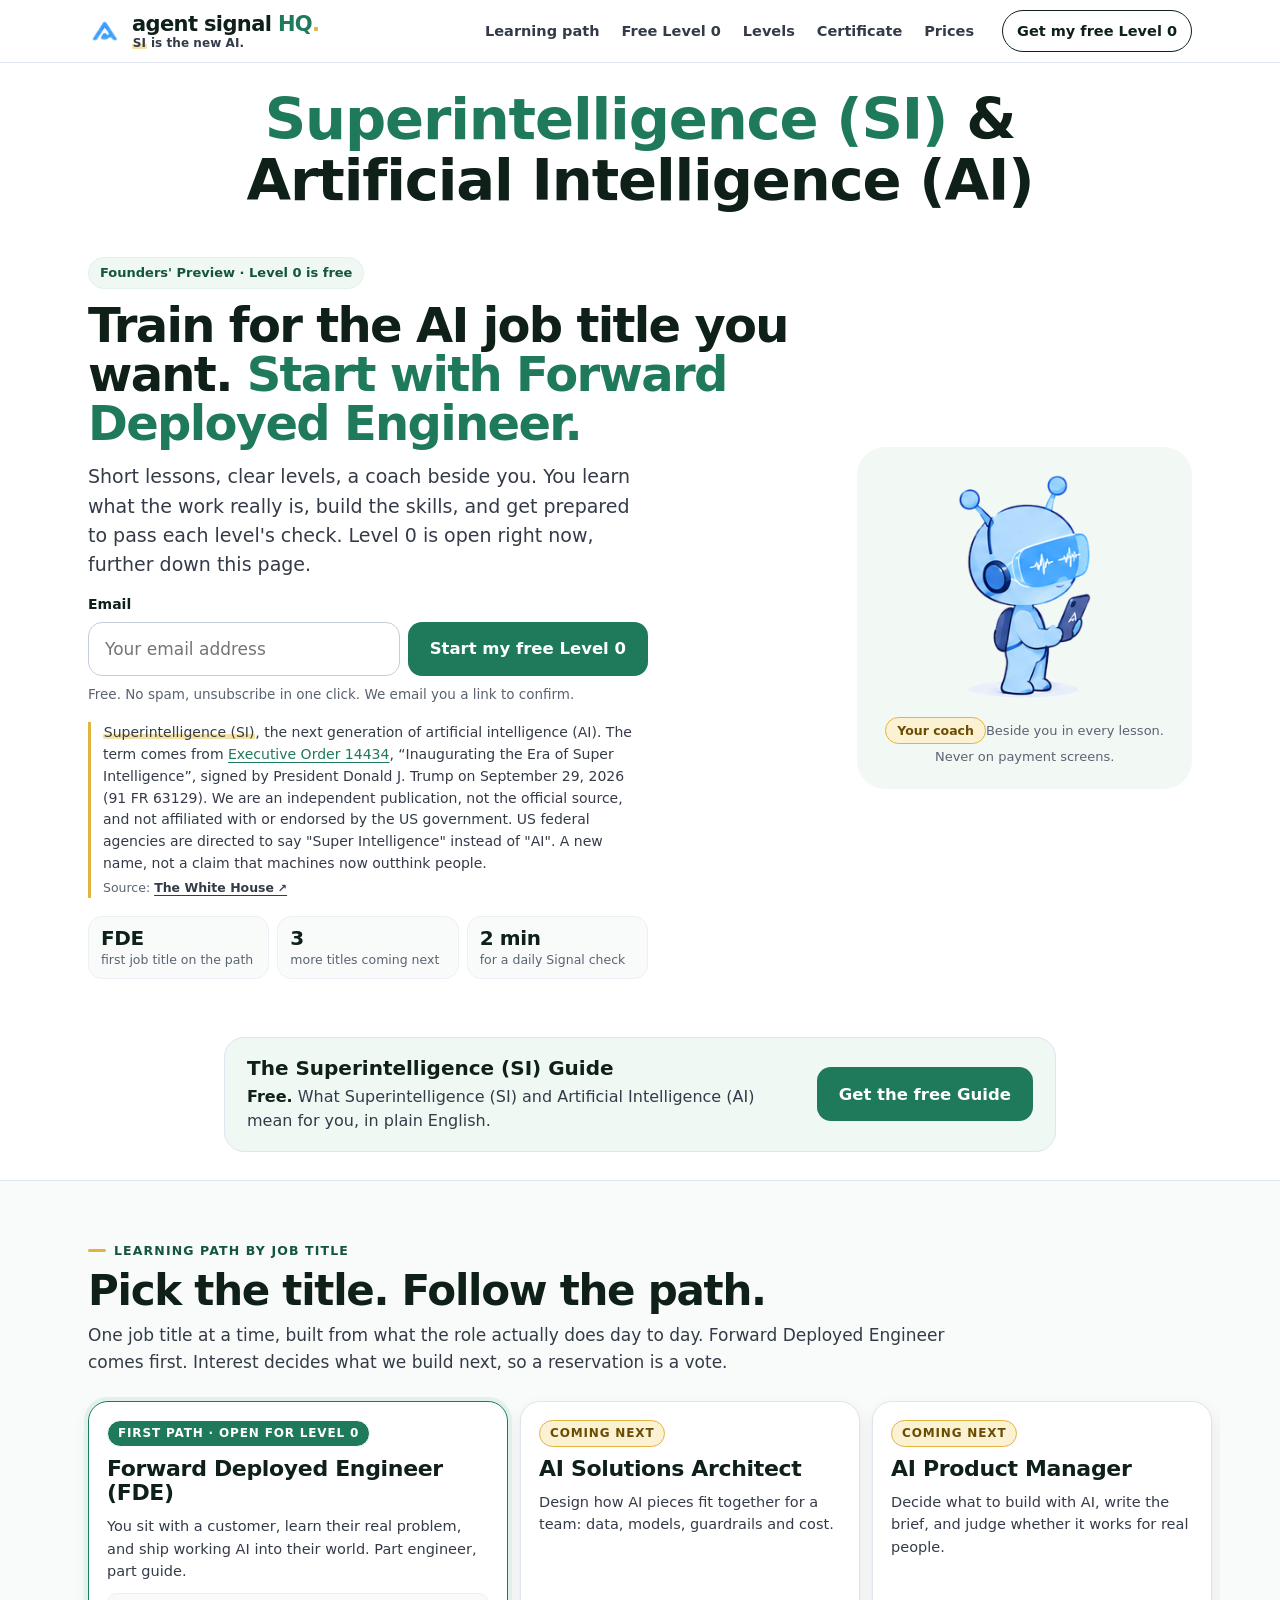
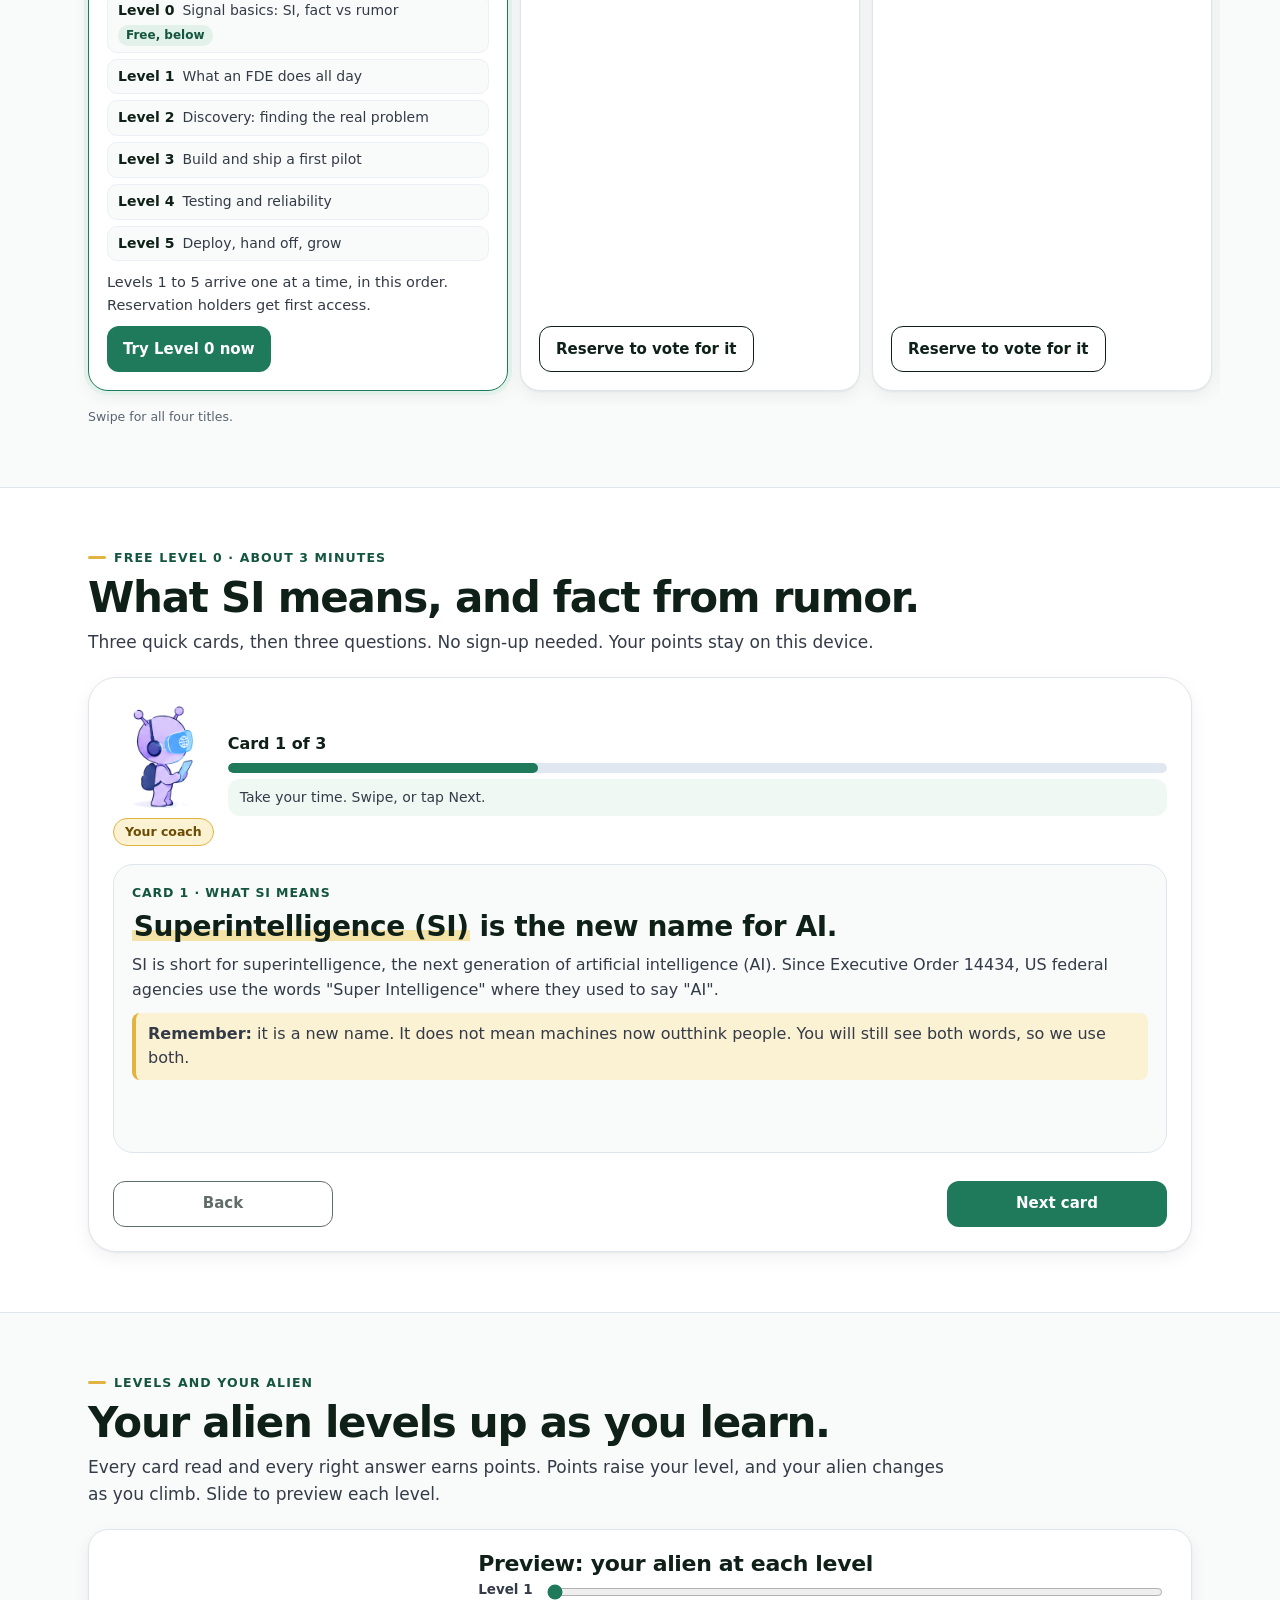
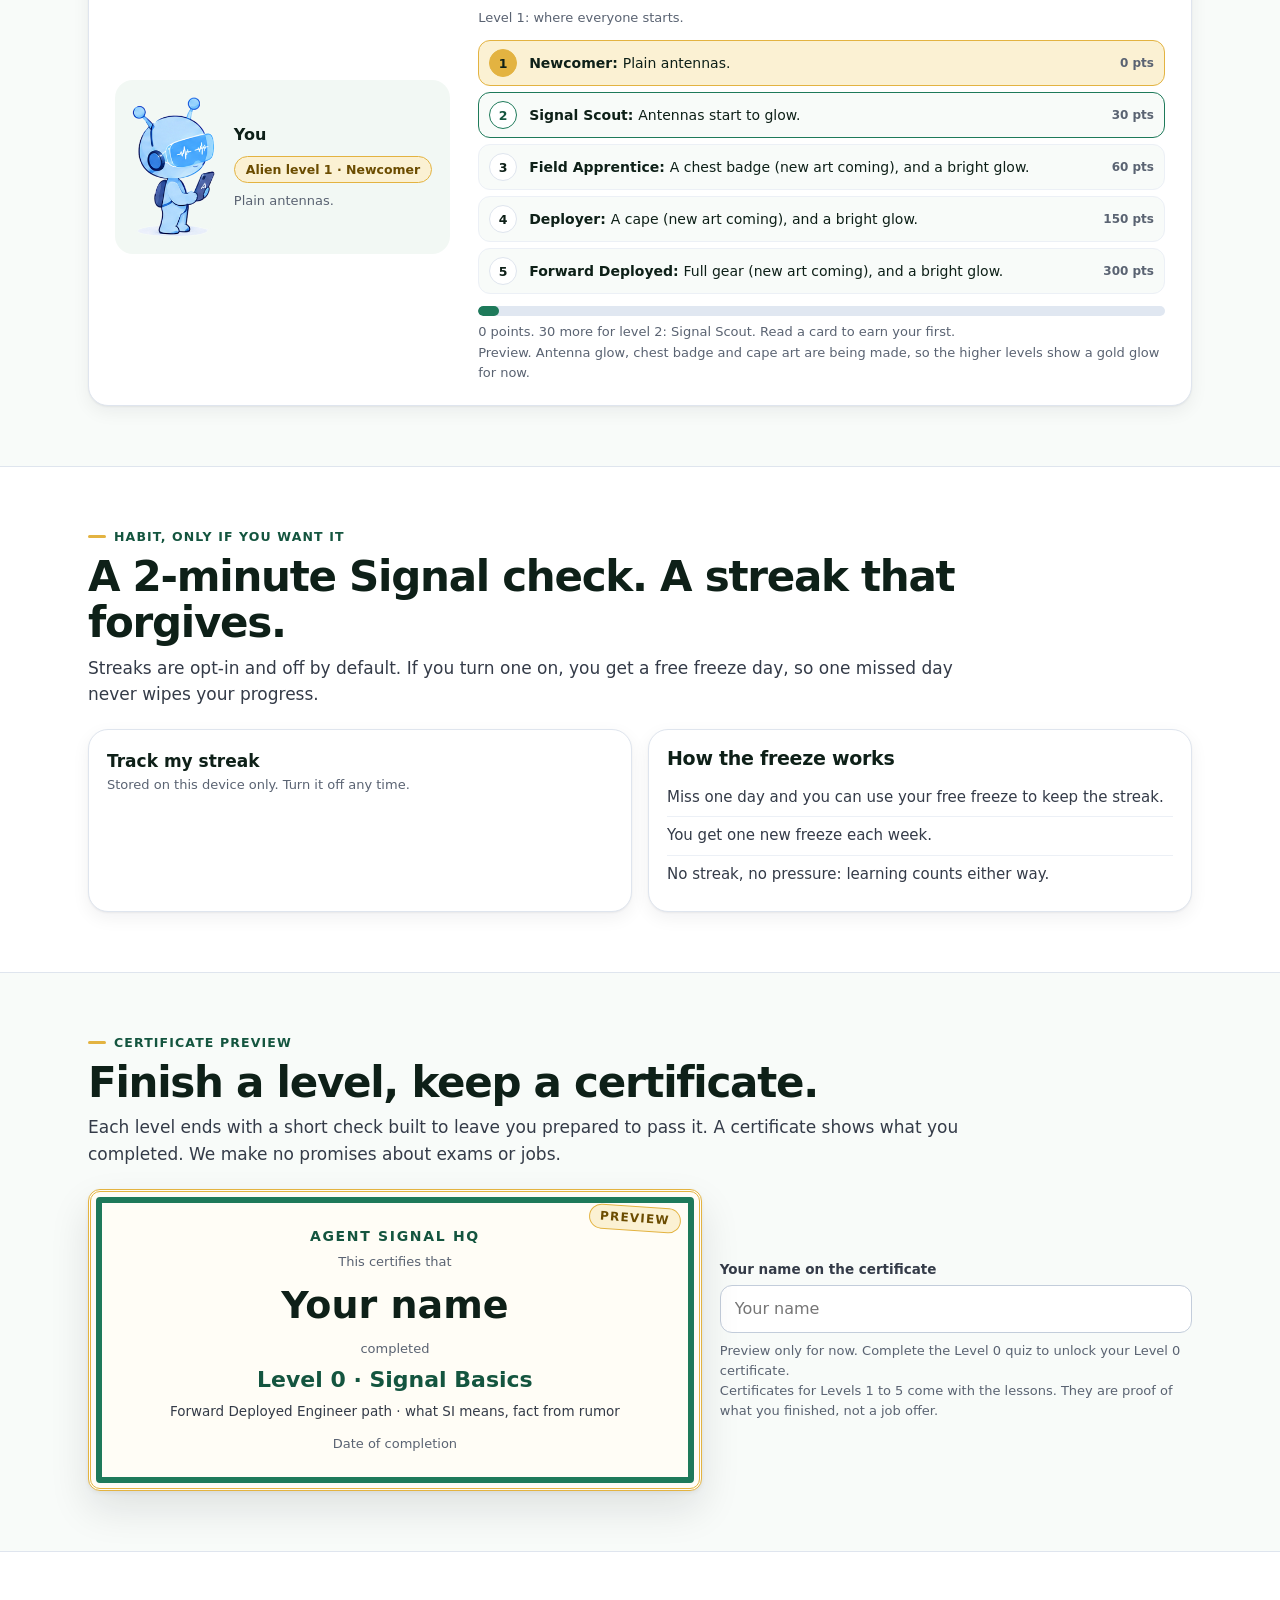
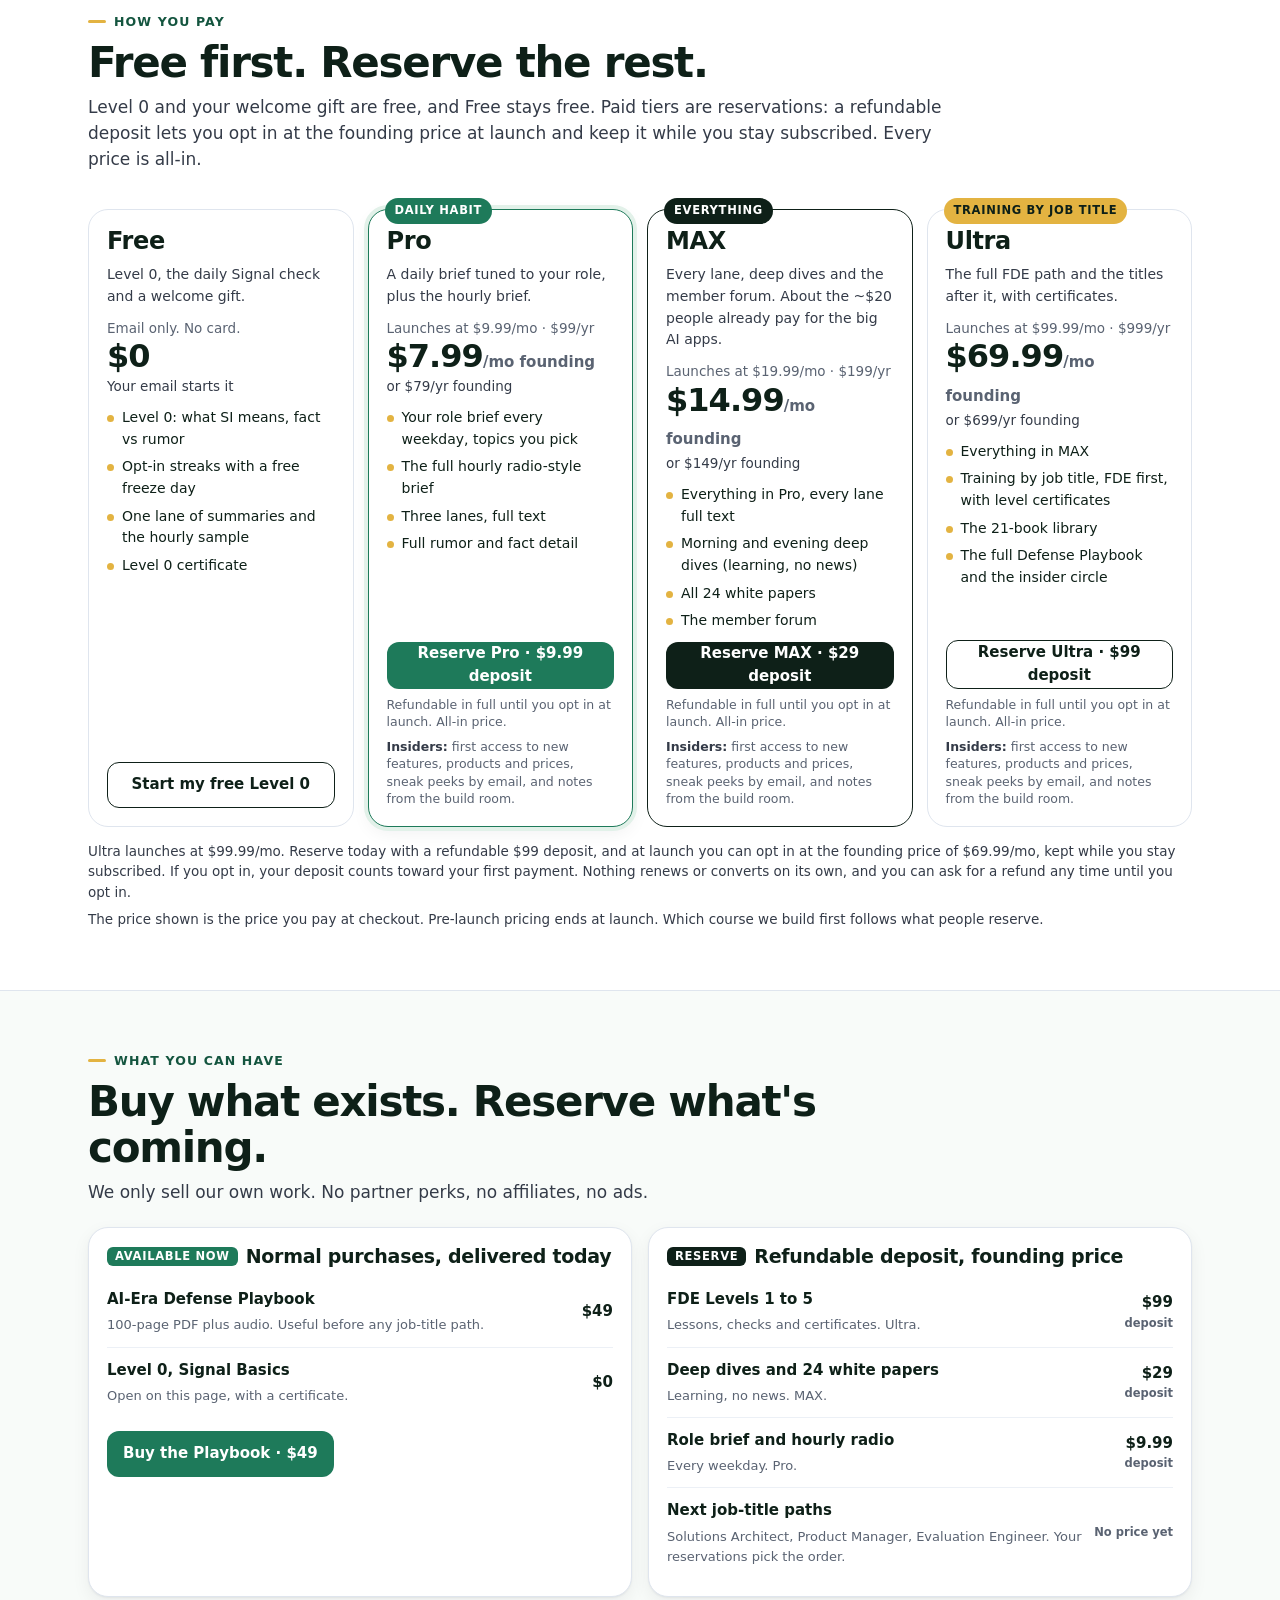
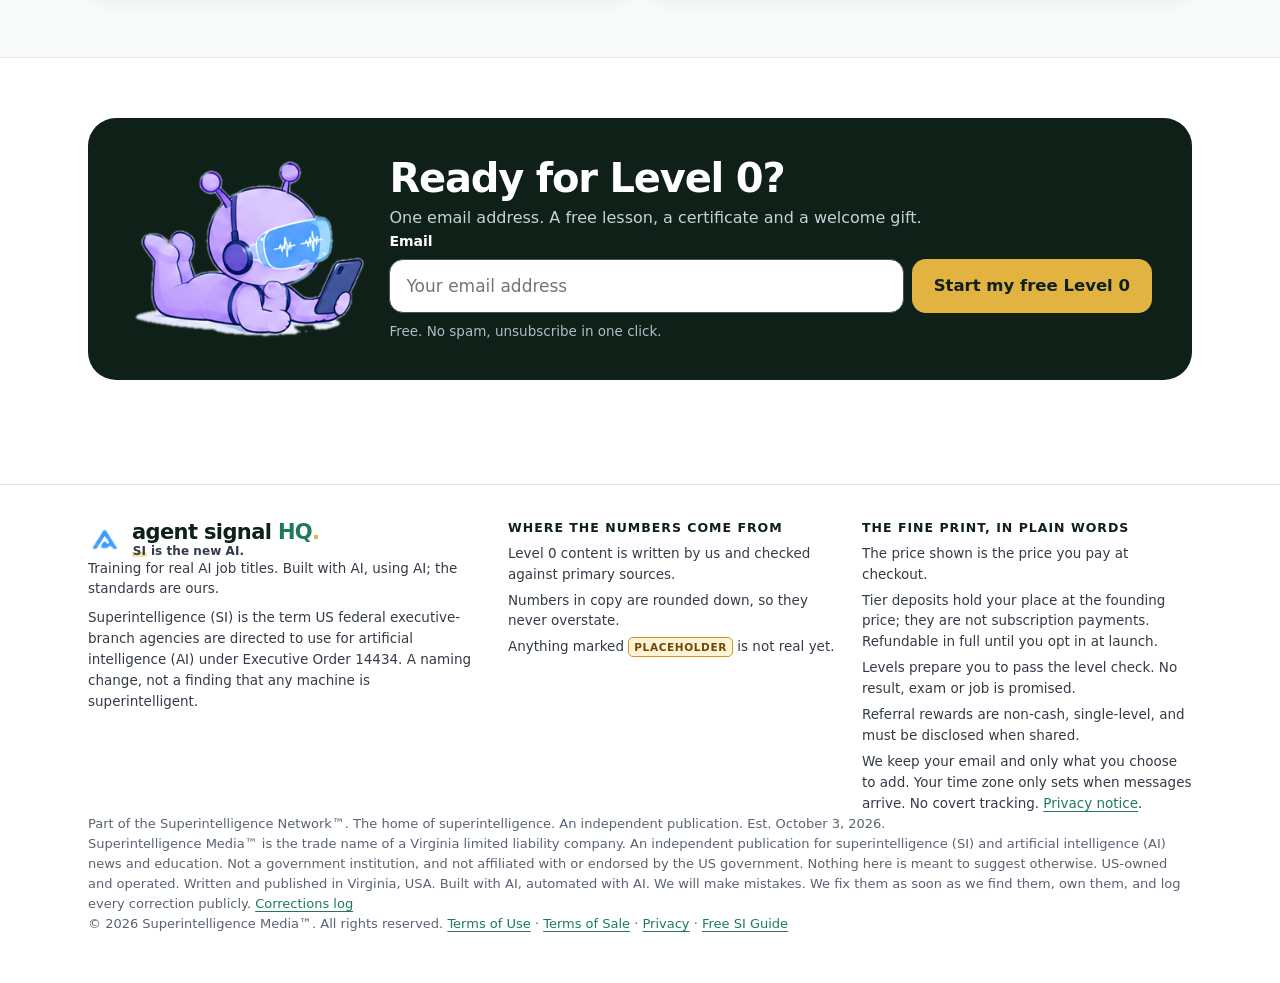
==== commit 038fe3ea: "Terms coverage: Buy/Reserve copy matches the Terms of Sale + footer link Board 13-189 / LEGAL-PUSH 2" ====
--- a/index.html
+++ b/index.html
@@ -312,7 +312,7 @@
     <div class="sec-h">
       <span class="sec-k">How you pay</span>
       <h2 id="prices-h">Free first. Reserve the rest.</h2>
-      <p>Level 0 and your welcome gift are free, and Free stays free. Paid tiers are reservations: a refundable deposit locks the founding price for as long as you stay subscribed. Every price is all-in.</p>
+      <p>Level 0 and your welcome gift are free, and Free stays free. Paid tiers are reservations: a refundable deposit lets you opt in at the founding price at launch and keep it while you stay subscribed. Every price is all-in.</p>
     </div>
     <div class="snap tiers" tabindex="0" aria-label="Plans. Swipe for all four.">
       <article class="tier" aria-labelledby="t-free">
@@ -333,7 +333,6 @@
         <h3 id="t-pro">Pro</h3>
         <p class="for">A daily brief tuned to your role, plus the hourly brief.</p>
         <div class="price"><span class="list">Launches at $9.99/mo · $99/yr</span><span class="found">$7.99<small>/mo founding</small></span><span class="yr">or $79/yr founding</span></div>
-        <span class="save">Save $2/mo · $24/yr · 20%</span>
         <ul>
           <li>Your role brief every weekday, topics you pick</li>
           <li>The full hourly radio-style brief</li>
@@ -341,8 +340,8 @@
           <li>Full rumor and fact detail</li>
         </ul>
         <div class="cta">
-          <button class="btn sm js-reserve" type="button" data-tier="pro">Reserve Pro · $9.99 deposit</button>
-          <p class="refund">Refundable on request before launch only. All-in price.</p>
+          <button data-pay-url="https://buy.stripe.com/3cI9ASfpb64e4qc3sW8Vi0w?client_reference_id=agentsignalhq-com" class="btn sm js-reserve" type="button" data-tier="pro">Reserve Pro · $9.99 deposit</button>
+          <p class="refund">Refundable in full until you opt in at launch. All-in price.</p>
           <p class="insider"><b>Insiders:</b> first access to new features, products and prices, sneak peeks by email, and notes from the build room.</p>
         </div>
       </article>
@@ -352,7 +351,6 @@
         <h3 id="t-max">MAX</h3>
         <p class="for">Every lane, deep dives and the member forum. About the ~$20 people already pay for the big AI apps.</p>
         <div class="price"><span class="list">Launches at $19.99/mo · $199/yr</span><span class="found">$14.99<small>/mo founding</small></span><span class="yr">or $149/yr founding</span></div>
-        <span class="save">Save $5/mo · $60/yr · 25%</span>
         <ul>
           <li>Everything in Pro, every lane full text</li>
           <li>Morning and evening deep dives (learning, no news)</li>
@@ -360,8 +358,8 @@
           <li>The member forum</li>
         </ul>
         <div class="cta">
-          <button class="btn dark sm js-reserve" type="button" data-tier="max">Reserve MAX · $29 deposit</button>
-          <p class="refund">Refundable on request before launch only. All-in price.</p>
+          <button data-pay-url="https://buy.stripe.com/4gMbJ0dh3gISaOA1kO8Vi0x?client_reference_id=agentsignalhq-com" class="btn dark sm js-reserve" type="button" data-tier="max">Reserve MAX · $29 deposit</button>
+          <p class="refund">Refundable in full until you opt in at launch. All-in price.</p>
           <p class="insider"><b>Insiders:</b> first access to new features, products and prices, sneak peeks by email, and notes from the build room.</p>
         </div>
       </article>
@@ -371,7 +369,6 @@
         <h3 id="t-ultra">Ultra</h3>
         <p class="for">The full FDE path and the titles after it, with certificates.</p>
         <div class="price"><span class="list">Launches at $99.99/mo · $999/yr</span><span class="found">$69.99<small>/mo founding</small></span><span class="yr">or $699/yr founding</span></div>
-        <span class="save">Save $30/mo · $360/yr · 30%</span>
         <ul>
           <li>Everything in MAX</li>
           <li>Training by job title, FDE first, with level certificates</li>
@@ -379,14 +376,14 @@
           <li>The full Defense Playbook and the insider circle</li>
         </ul>
         <div class="cta">
-          <button class="btn line sm js-reserve" type="button" data-tier="ultra">Reserve Ultra · $99 deposit</button>
-          <p class="refund">Refundable on request before launch only. All-in price.</p>
+          <button data-pay-url="https://buy.stripe.com/4gMfZggtf8cme0Me7A8Vi0y?client_reference_id=agentsignalhq-com" class="btn line sm js-reserve" type="button" data-tier="ultra">Reserve Ultra · $99 deposit</button>
+          <p class="refund">Refundable in full until you opt in at launch. All-in price.</p>
           <p class="insider"><b>Insiders:</b> first access to new features, products and prices, sneak peeks by email, and notes from the build room.</p>
         </div>
       </article>
     </div>
     <p class="swipe-hint">Swipe for all four plans.</p>
-    <p class="terms-line">Ultra launches at $99.99/mo. Reserve today for a refundable $99 and lock $69.99/mo for as long as you stay subscribed: save $30/mo, $360/yr. At launch, your deposit is credited to your first bill. Switch tiers or ask for a refund any time before launch.</p>
+    <p class="terms-line">Ultra launches at $99.99/mo. Reserve today with a refundable $99 deposit, and at launch you can opt in at the founding price of $69.99/mo, kept while you stay subscribed. If you opt in, your deposit counts toward your first payment. Nothing renews or converts on its own, and you can ask for a refund any time until you opt in.</p>
     <p class="terms-line">The price shown is the price you pay at checkout. Pre-launch pricing ends at launch. Which course we build first follows what people reserve.</p>
   </div>
 </section>
@@ -405,7 +402,7 @@
           <li><b>AI-Era Defense Playbook</b><span class="d">100-page PDF plus audio. Useful before any job-title path.</span><span class="p">$49</span></li>
           <li><b>Level 0, Signal Basics</b><span class="d">Open on this page, with a certificate.</span><span class="p">$0</span></li>
         </ul>
-        <div class="f-actions"><button class="btn sm js-buy" type="button">Buy the Playbook · $49</button></div>
+        <div class="f-actions"><button data-pay-url="https://buy.stripe.com/eVqcN45OB50a1e07Jc8Vi0v?client_reference_id=agentsignalhq-com" class="btn sm js-buy" type="button">Buy the Playbook · $49</button></div>
       </div>
       <div class="panel">
         <h3><span class="tag res">Reserve</span>Refundable deposit, founding price</h3>
@@ -466,8 +463,8 @@
       <div>
         <h4>The fine print, in plain words</h4>
         <ul>
-          <li>Founding prices are proposed until checkout opens. The price shown is the price you pay at checkout.</li>
-          <li>Tier deposits reserve a founding price; they are not subscription payments. Refundable on request before launch only.</li>
+          <li>The price shown is the price you pay at checkout.</li>
+          <li>Tier deposits hold your place at the founding price; they are not subscription payments. Refundable in full until you opt in at launch.</li>
           <li>Levels prepare you to pass the level check. No result, exam or job is promised.</li>
           <li>Referral rewards are non-cash, single-level, and must be disclosed when shared.</li>
           <li>We keep your email and only what you choose to add. Your time zone only sets when messages arrive. No covert tracking. <a href="https://siagentsignal.com/privacy.html">Privacy notice</a>.</li>
@@ -475,7 +472,7 @@
       </div>
     </div>
   </div>
-<div class="wrap"><p class="small est">Part of the Superintelligence Network™. The home of superintelligence. An independent publication. Est. October 3, 2026.<br>Superintelligence Media™ is the trade name of a Virginia limited liability company. An independent publication for superintelligence (SI) and artificial intelligence (AI) news and education. Not a government institution, and not affiliated with or endorsed by the US government. Nothing here is meant to suggest otherwise. US-owned and operated. Written and published in Virginia, USA. Built with AI, automated with AI. We will make mistakes. We fix them as soon as we find them, own them, and log every correction publicly. <a href="https://siagentsignal.com/corrections.html" target="_blank" rel="noopener">Corrections log</a><br>© 2026 Superintelligence Media™. All rights reserved. <a href="https://siagentsignal.com/terms.html" target="_blank" rel="noopener">Terms of Use</a> &middot; <a href="https://siagentsignal.com/privacy.html" target="_blank" rel="noopener">Privacy</a> &middot; <a href="https://siagentsignal.com/si/">Free SI Guide</a></p></div>
+<div class="wrap"><p class="small est">Part of the Superintelligence Network™. The home of superintelligence. An independent publication. Est. October 3, 2026.<br>Superintelligence Media™ is the trade name of a Virginia limited liability company. An independent publication for superintelligence (SI) and artificial intelligence (AI) news and education. Not a government institution, and not affiliated with or endorsed by the US government. Nothing here is meant to suggest otherwise. US-owned and operated. Written and published in Virginia, USA. Built with AI, automated with AI. We will make mistakes. We fix them as soon as we find them, own them, and log every correction publicly. <a href="https://siagentsignal.com/corrections.html" target="_blank" rel="noopener">Corrections log</a><br>© 2026 Superintelligence Media™. All rights reserved. <a href="https://siagentsignal.com/terms.html" target="_blank" rel="noopener">Terms of Use</a> &middot; <a href="https://siagentsignal.com/terms-of-sale.html" target="_blank" rel="noopener">Terms of Sale</a> &middot; <a href="https://siagentsignal.com/privacy.html" target="_blank" rel="noopener">Privacy</a> &middot; <a href="https://siagentsignal.com/si/">Free SI Guide</a></p></div>
 </footer>
 
 <dialog id="checkout" aria-labelledby="co-h">
@@ -484,7 +481,7 @@
     <ol>
       <li><i>1</i><div><div class="lbl">What you get</div><div class="val"><ul id="coGet"></ul></div></div></li>
       <li><i>2</i><div><div class="lbl">Price</div><div class="val" id="coPrice"></div></div></li>
-      <li><i>3</i><div><div class="lbl">Your saving</div><div class="val" id="coSave"></div></div></li>
+      <li><i>3</i><div><div class="lbl">Good to know</div><div class="val" id="coSave"></div></div></li>
     </ol>
     <div class="pay">
       <button class="btn" type="button" id="coPay">Reserve for $9.99</button>
@@ -493,7 +490,7 @@
     </div>
     <p class="status" id="coStatus" aria-live="polite"></p>
     <div class="x">
-      <span class="small">Secure checkout by Stripe. Apple Pay, Google Pay and Link come before card entry.</span>
+      <span class="small">Secure checkout by Stripe. Apple Pay, Google Pay and Link come before card entry. See the <a href="https://siagentsignal.com/terms-of-sale.html" target="_blank" rel="noopener">Terms of Sale</a>.</span>
       <button class="notnow" type="button" id="coClose">Not now</button>
     </div>
   </div>
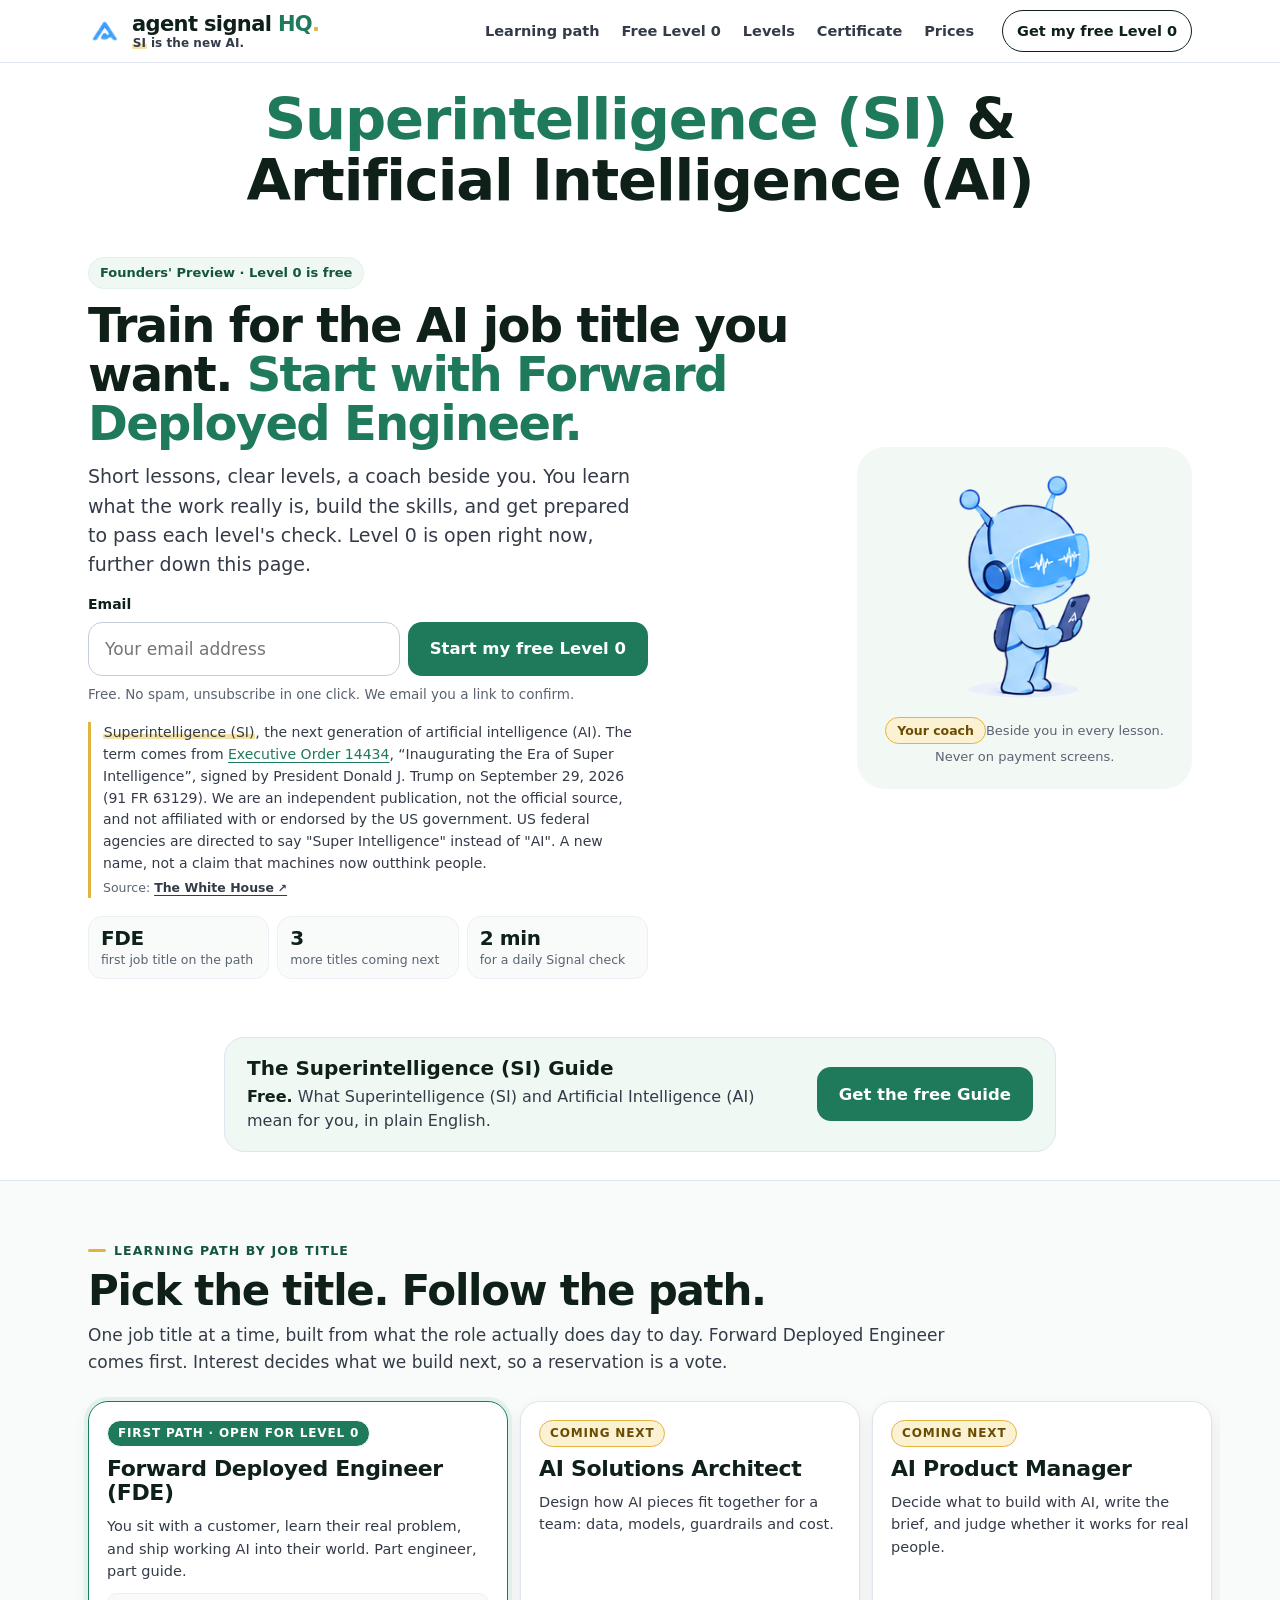
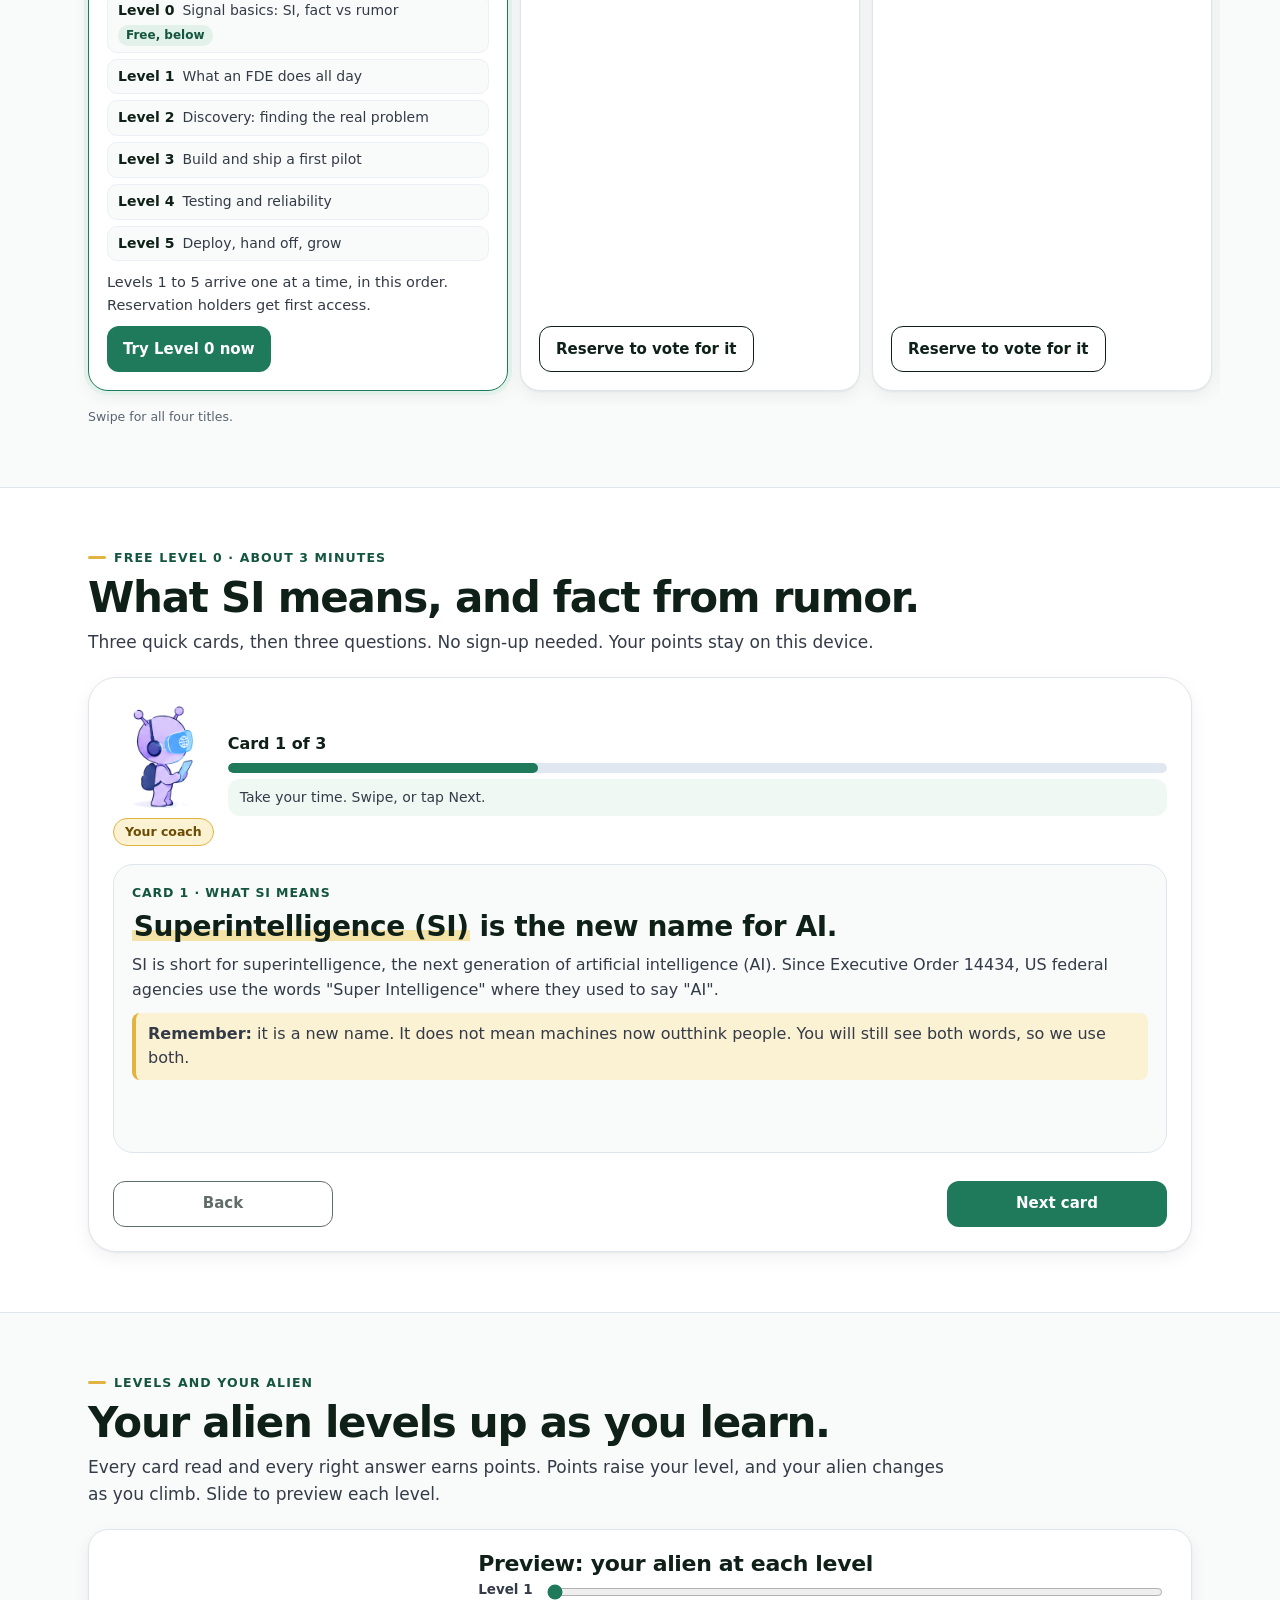
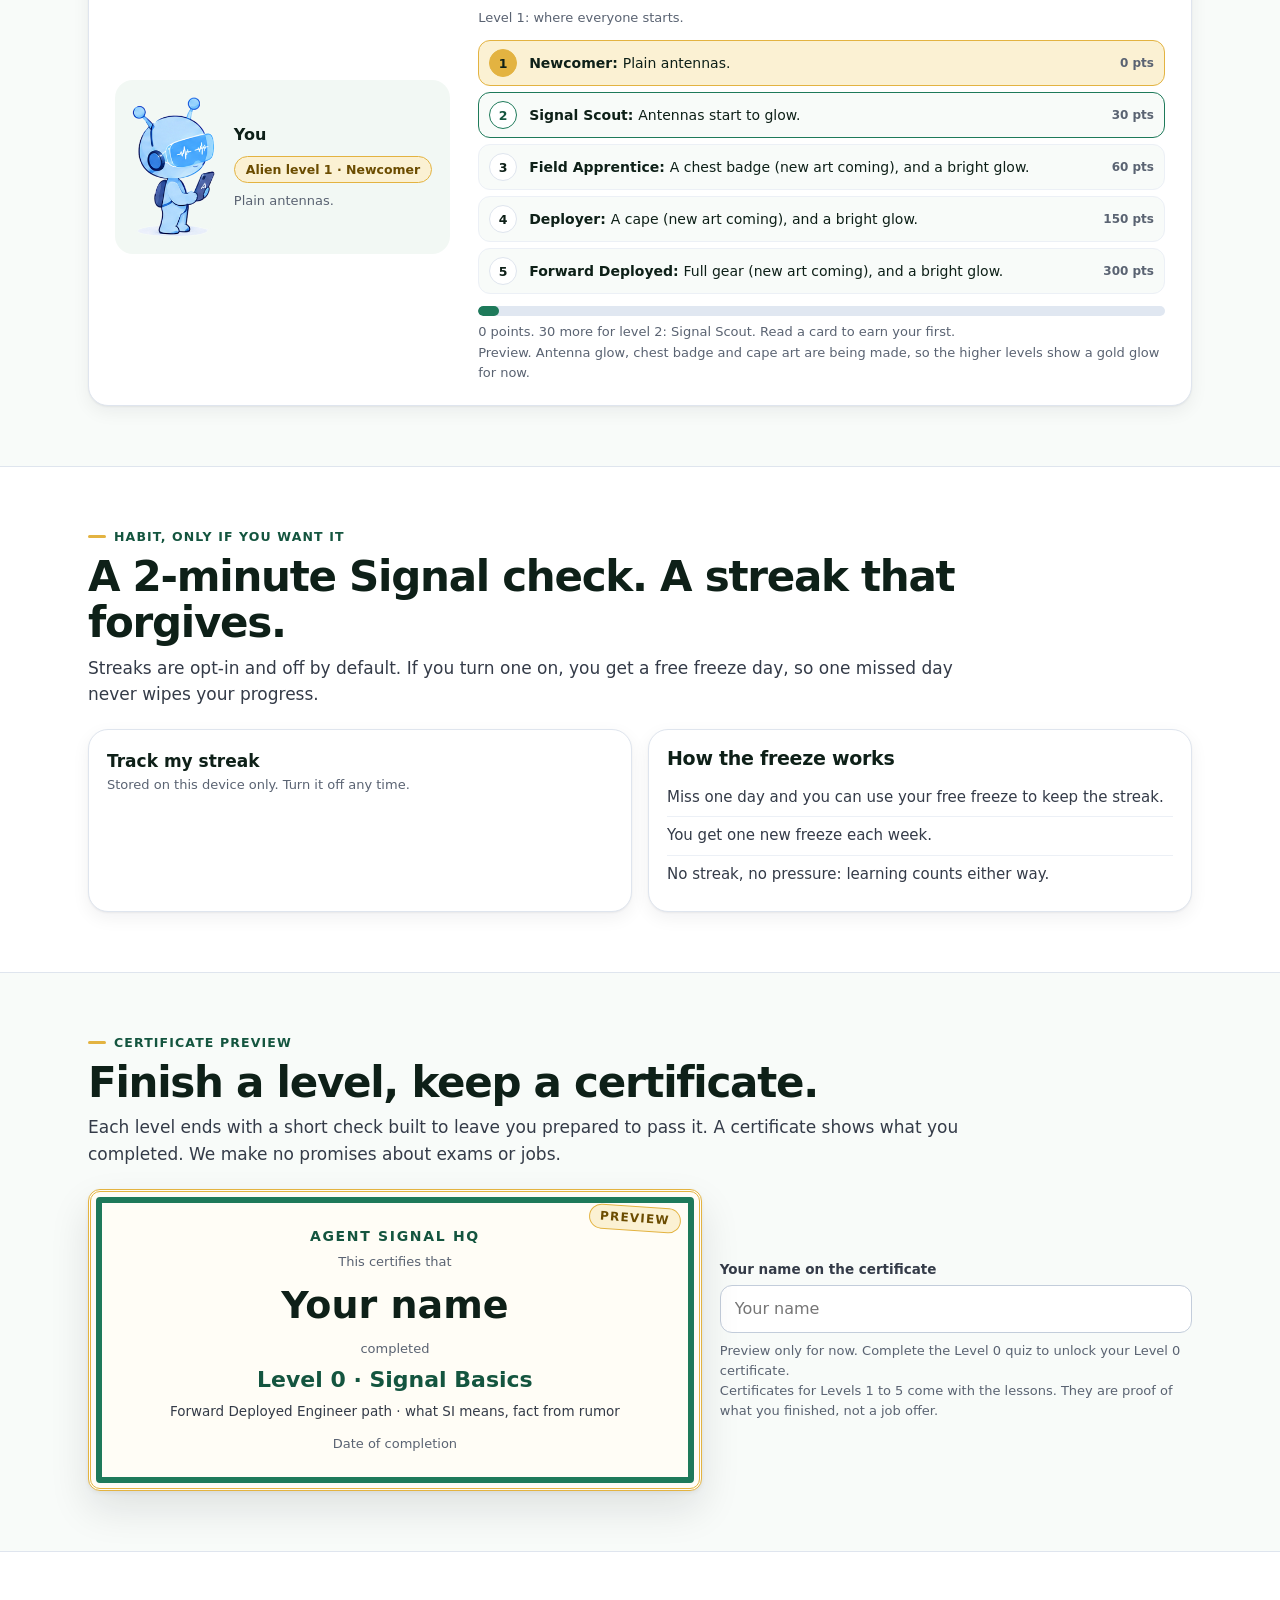
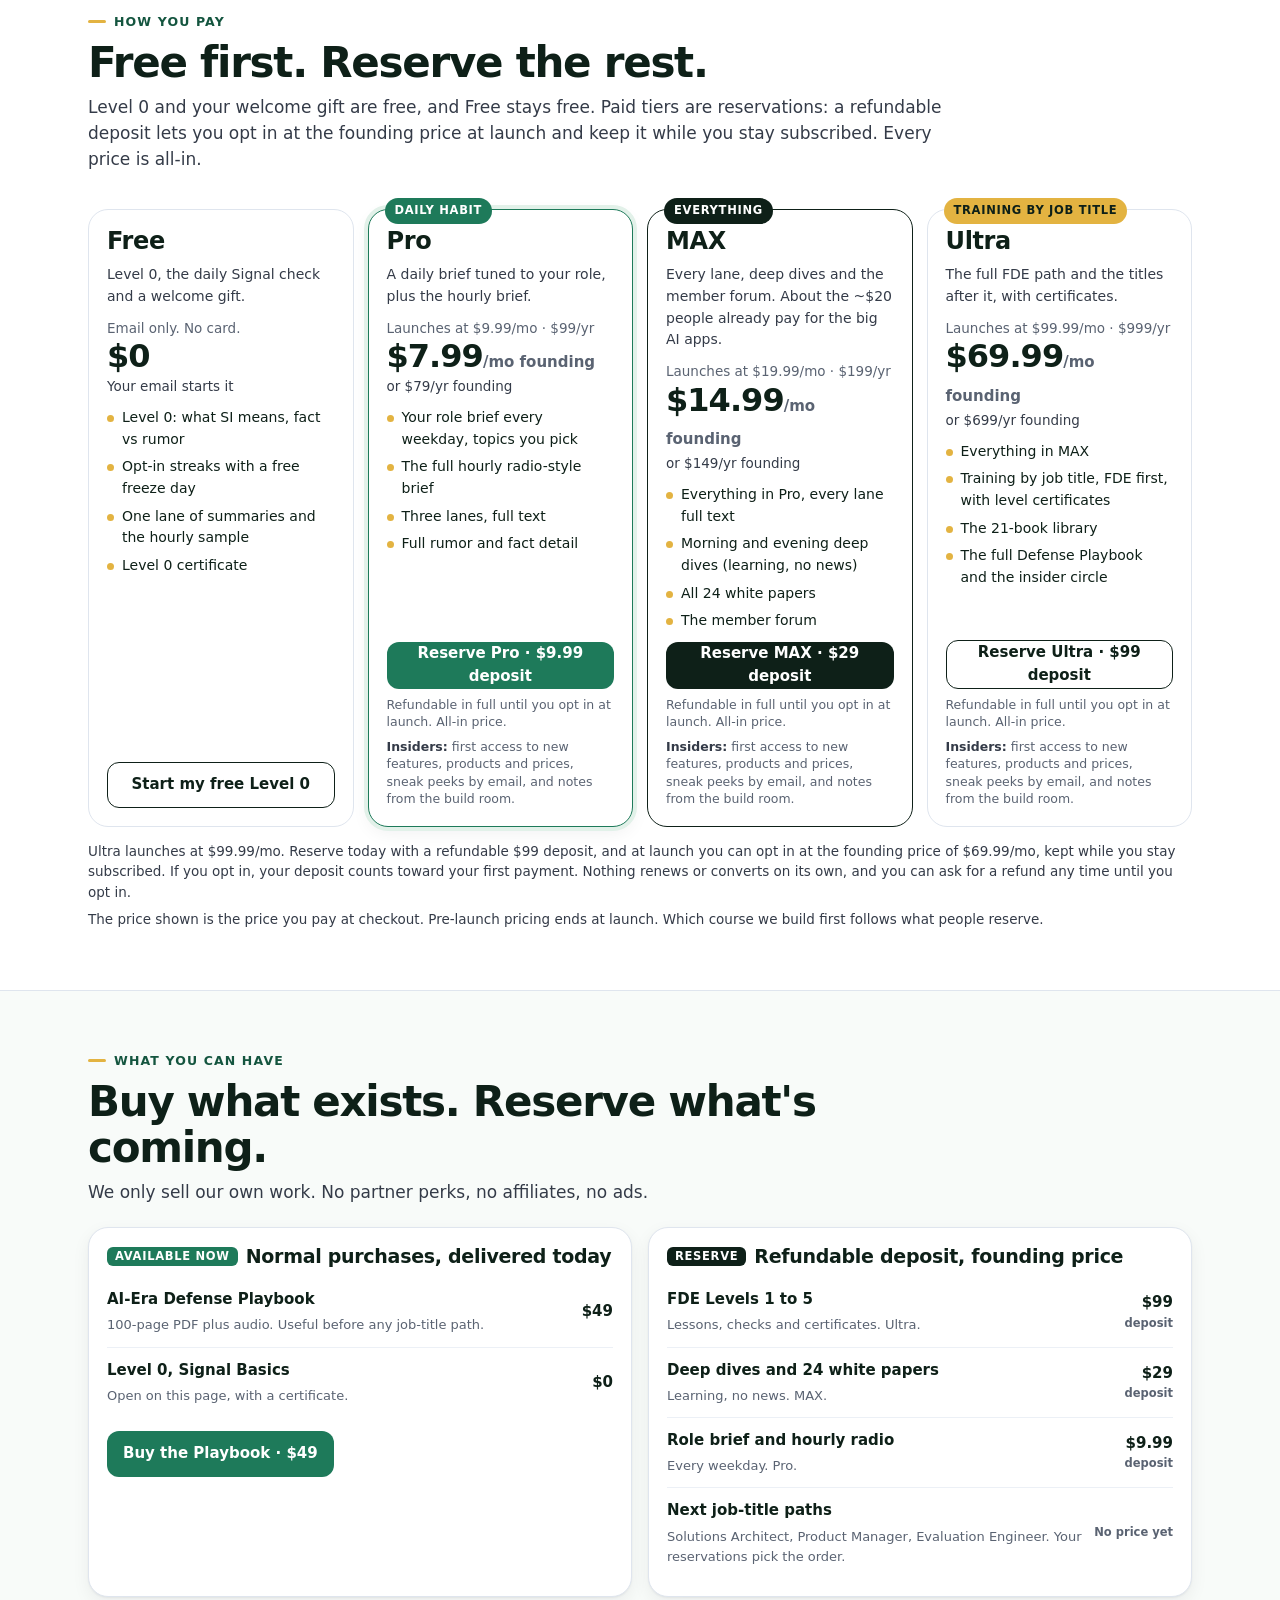
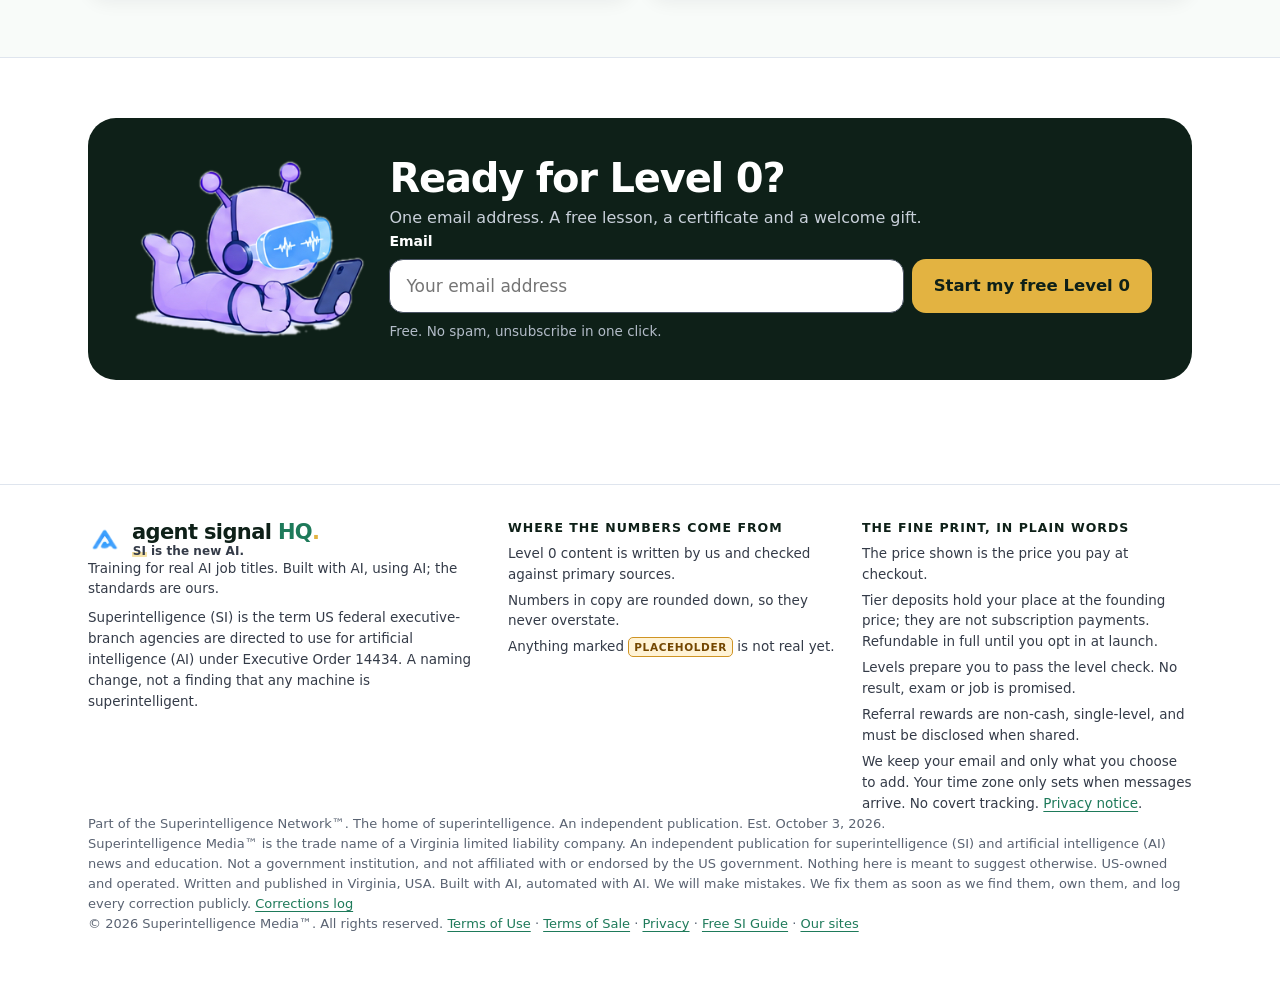
==== commit 8b53aede: "SEO: IndexNow key, full sitemap with lastmod, JSON-LD where missing, "Our sites" hub link Search is " ====
--- a/index.html
+++ b/index.html
@@ -472,7 +472,7 @@
       </div>
     </div>
   </div>
-<div class="wrap"><p class="small est">Part of the Superintelligence Network™. The home of superintelligence. An independent publication. Est. October 3, 2026.<br>Superintelligence Media™ is the trade name of a Virginia limited liability company. An independent publication for superintelligence (SI) and artificial intelligence (AI) news and education. Not a government institution, and not affiliated with or endorsed by the US government. Nothing here is meant to suggest otherwise. US-owned and operated. Written and published in Virginia, USA. Built with AI, automated with AI. We will make mistakes. We fix them as soon as we find them, own them, and log every correction publicly. <a href="https://siagentsignal.com/corrections.html" target="_blank" rel="noopener">Corrections log</a><br>© 2026 Superintelligence Media™. All rights reserved. <a href="https://siagentsignal.com/terms.html" target="_blank" rel="noopener">Terms of Use</a> &middot; <a href="https://siagentsignal.com/terms-of-sale.html" target="_blank" rel="noopener">Terms of Sale</a> &middot; <a href="https://siagentsignal.com/privacy.html" target="_blank" rel="noopener">Privacy</a> &middot; <a href="https://siagentsignal.com/si/">Free SI Guide</a></p></div>
+<div class="wrap"><p class="small est">Part of the Superintelligence Network™. The home of superintelligence. An independent publication. Est. October 3, 2026.<br>Superintelligence Media™ is the trade name of a Virginia limited liability company. An independent publication for superintelligence (SI) and artificial intelligence (AI) news and education. Not a government institution, and not affiliated with or endorsed by the US government. Nothing here is meant to suggest otherwise. US-owned and operated. Written and published in Virginia, USA. Built with AI, automated with AI. We will make mistakes. We fix them as soon as we find them, own them, and log every correction publicly. <a href="https://siagentsignal.com/corrections.html" target="_blank" rel="noopener">Corrections log</a><br>© 2026 Superintelligence Media™. All rights reserved. <a href="https://siagentsignal.com/terms.html" target="_blank" rel="noopener">Terms of Use</a> &middot; <a href="https://siagentsignal.com/terms-of-sale.html" target="_blank" rel="noopener">Terms of Sale</a> &middot; <a href="https://siagentsignal.com/privacy.html" target="_blank" rel="noopener">Privacy</a> &middot; <a href="https://siagentsignal.com/si/">Free SI Guide</a> &middot; <a href="https://siagentsignal.com/network.html">Our sites</a></p></div>
 </footer>
 
 <dialog id="checkout" aria-labelledby="co-h">
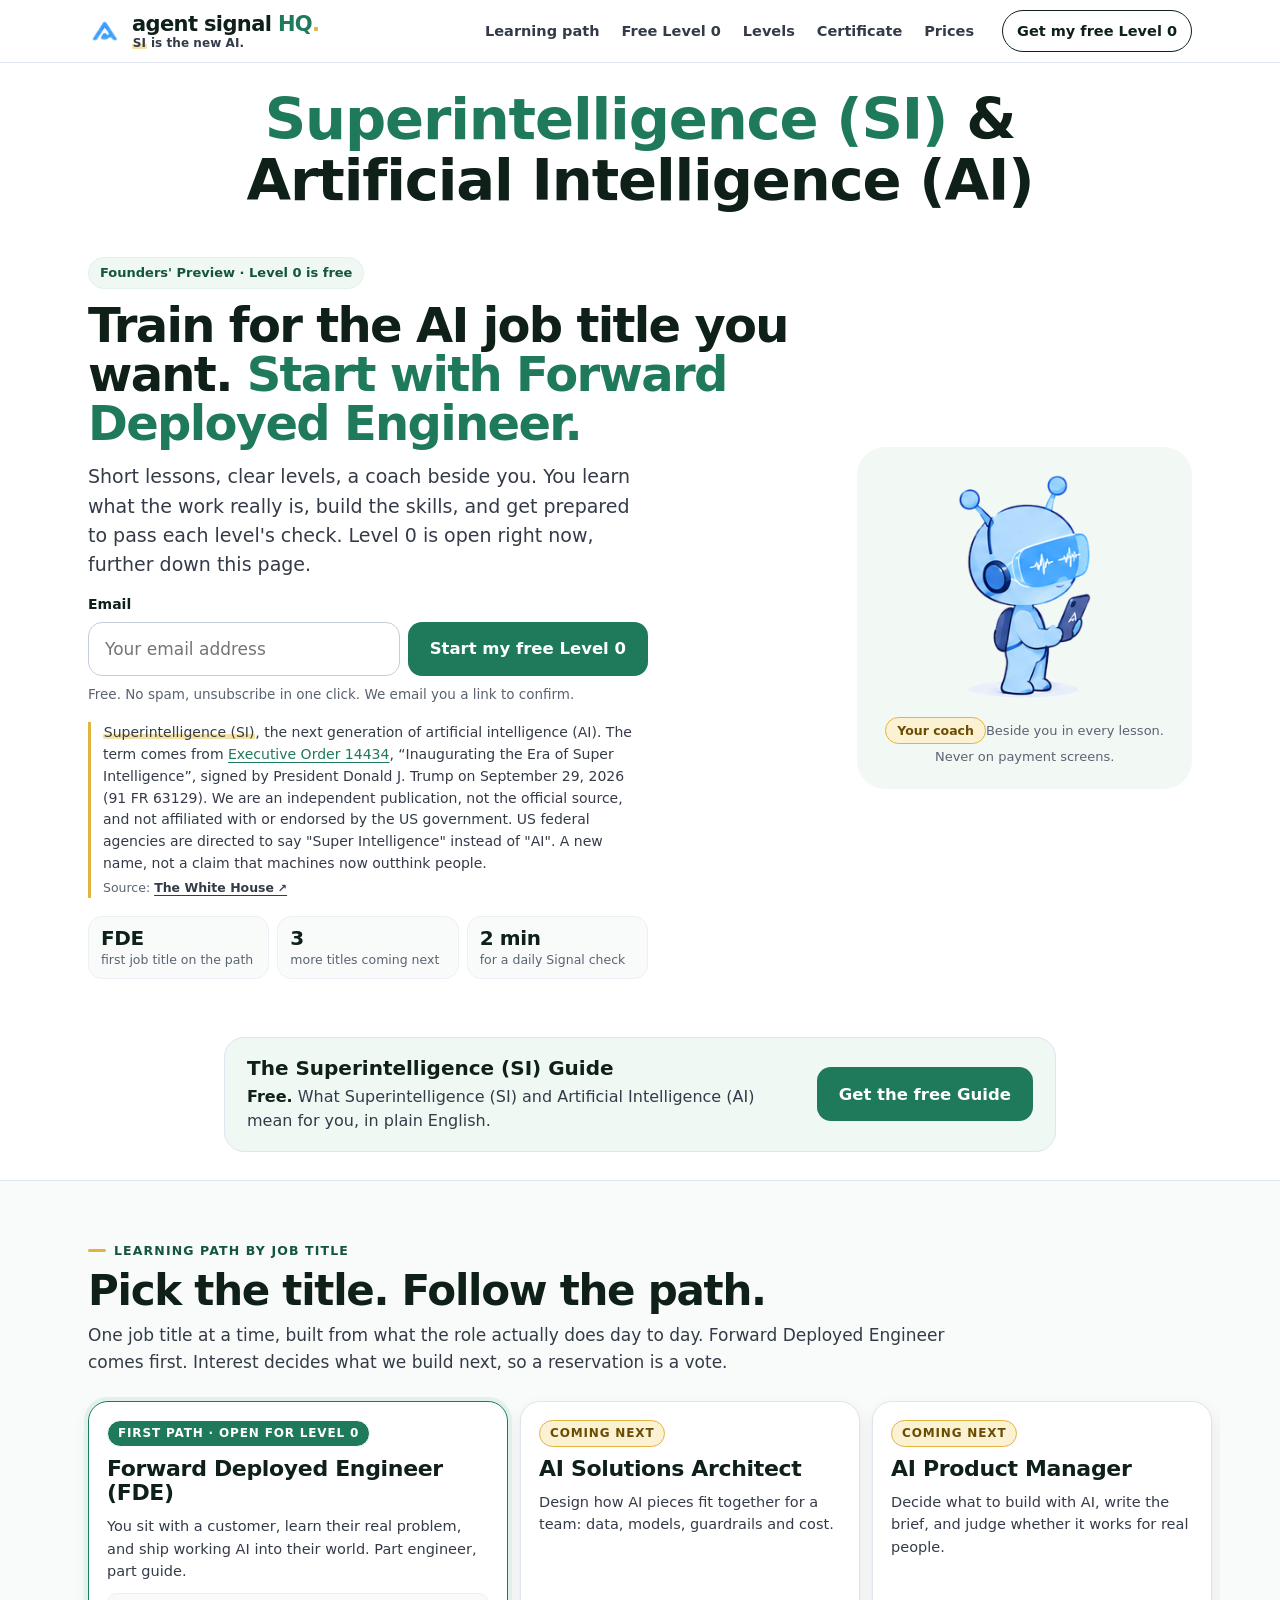
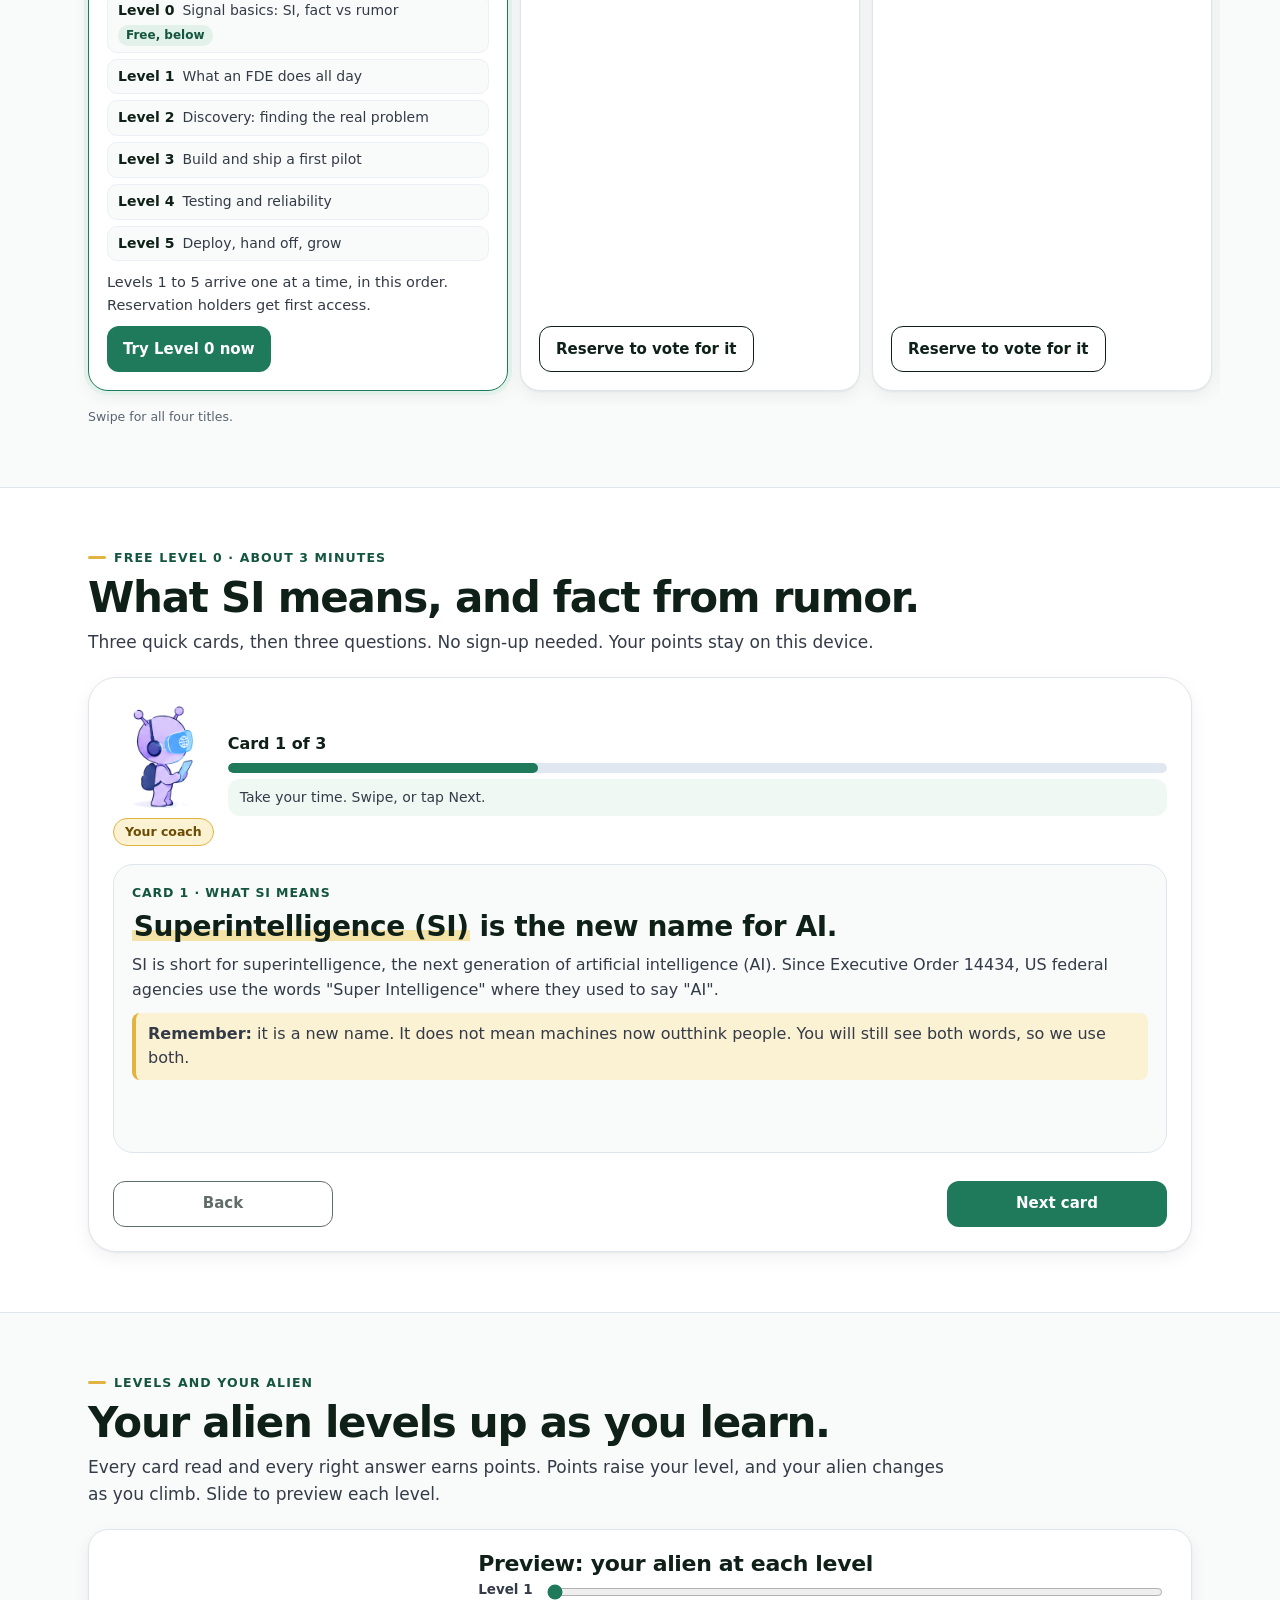
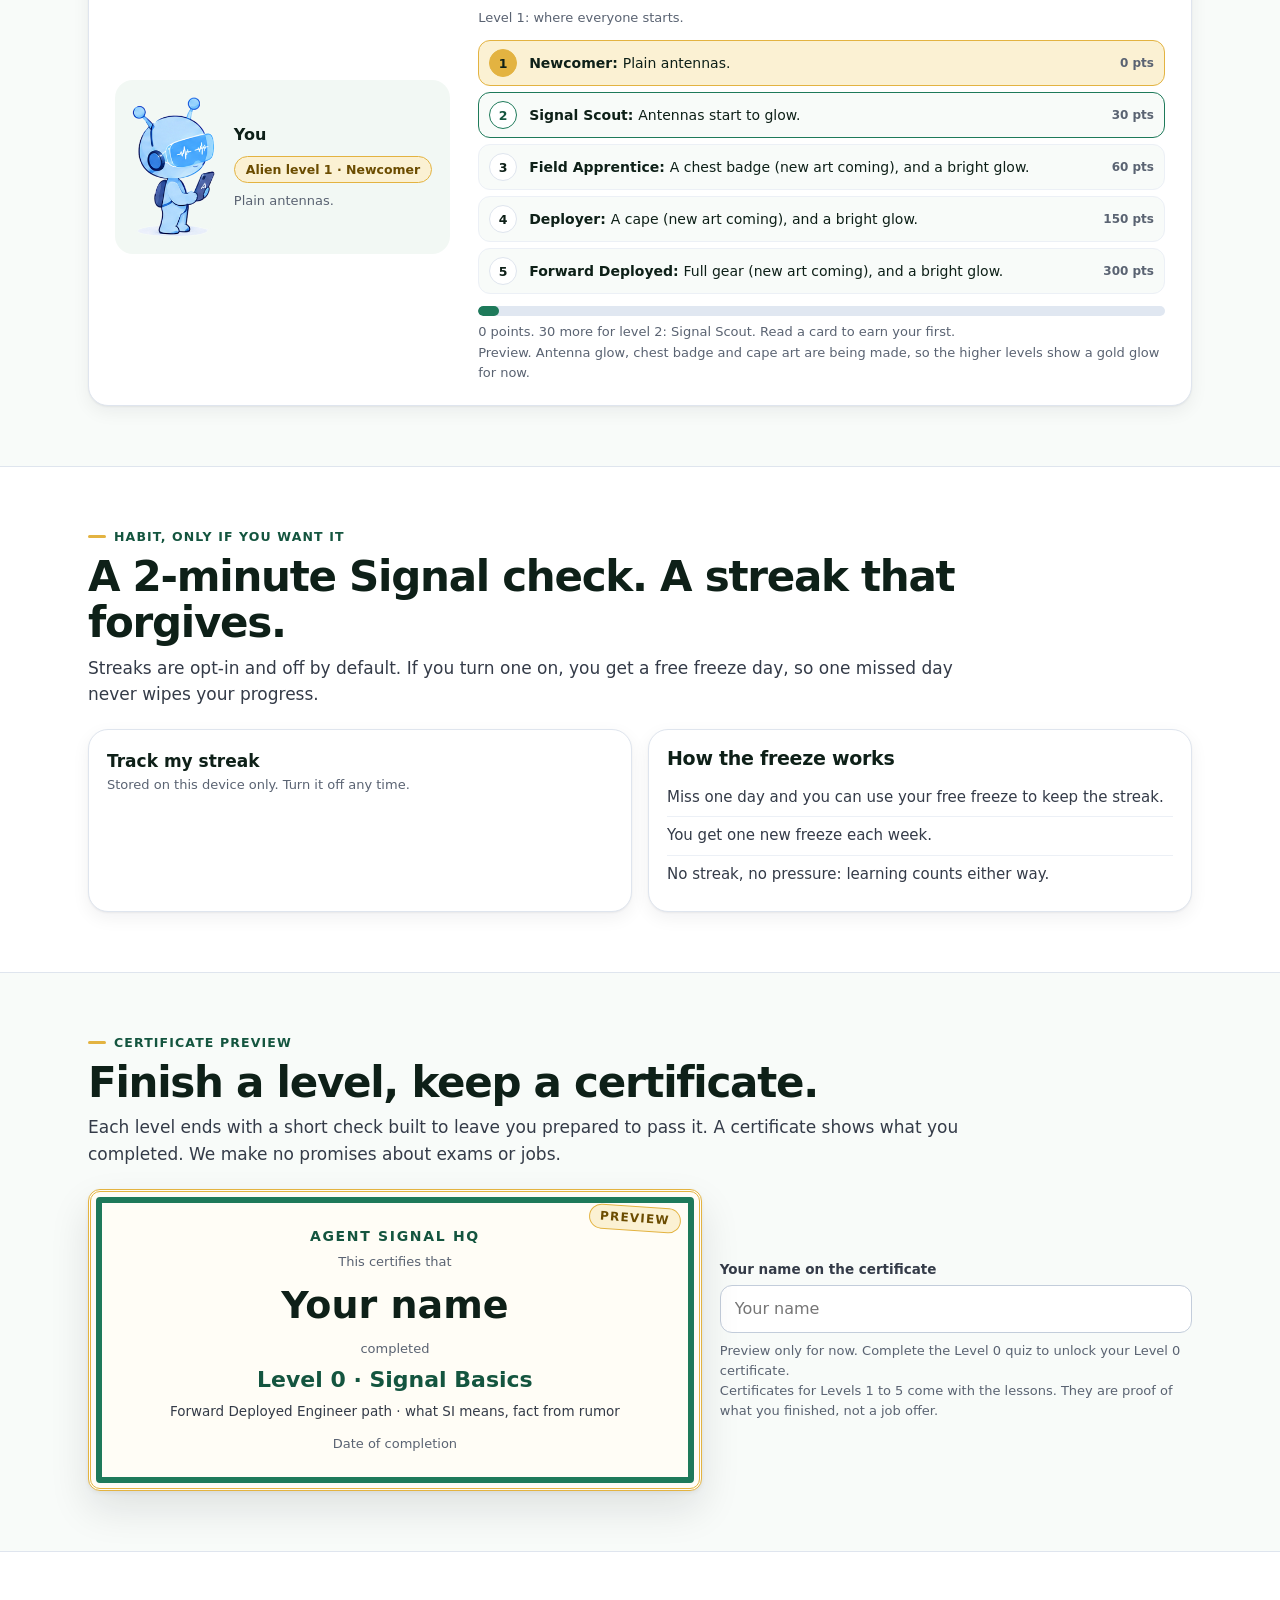
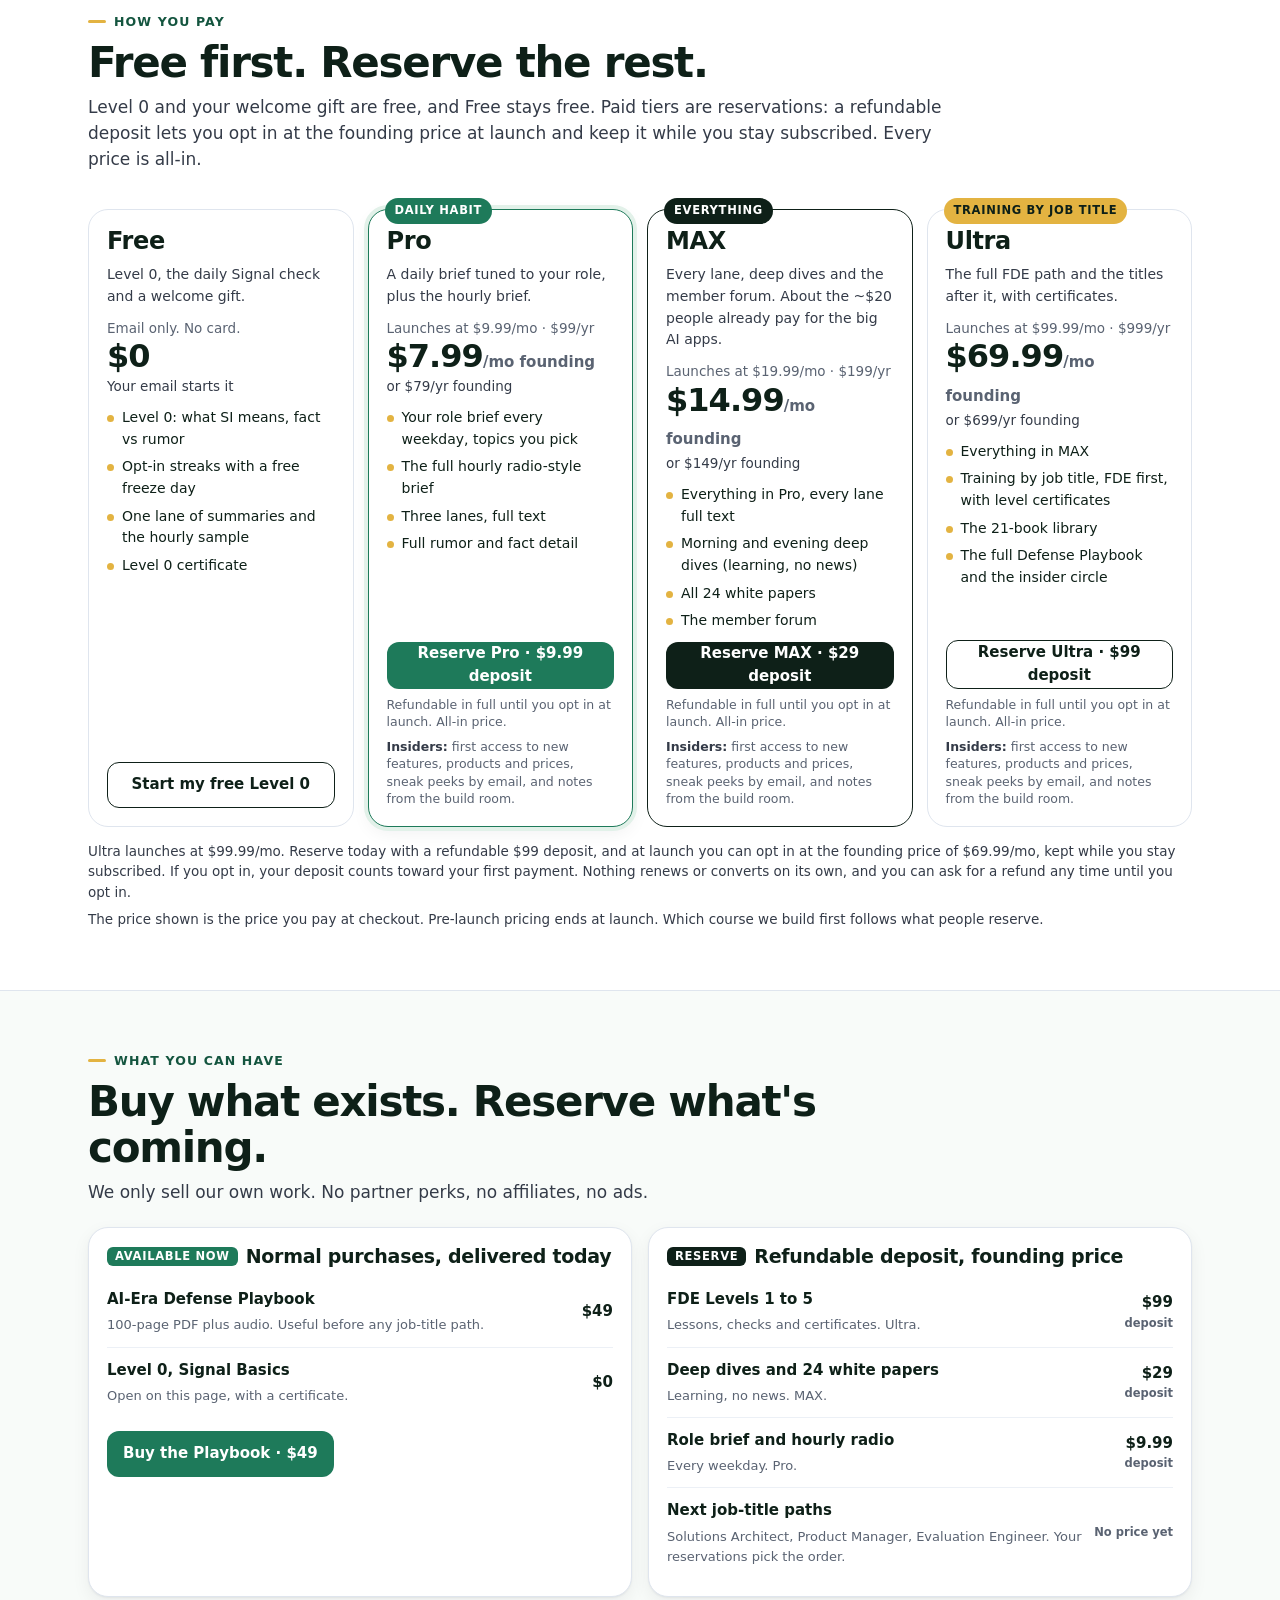
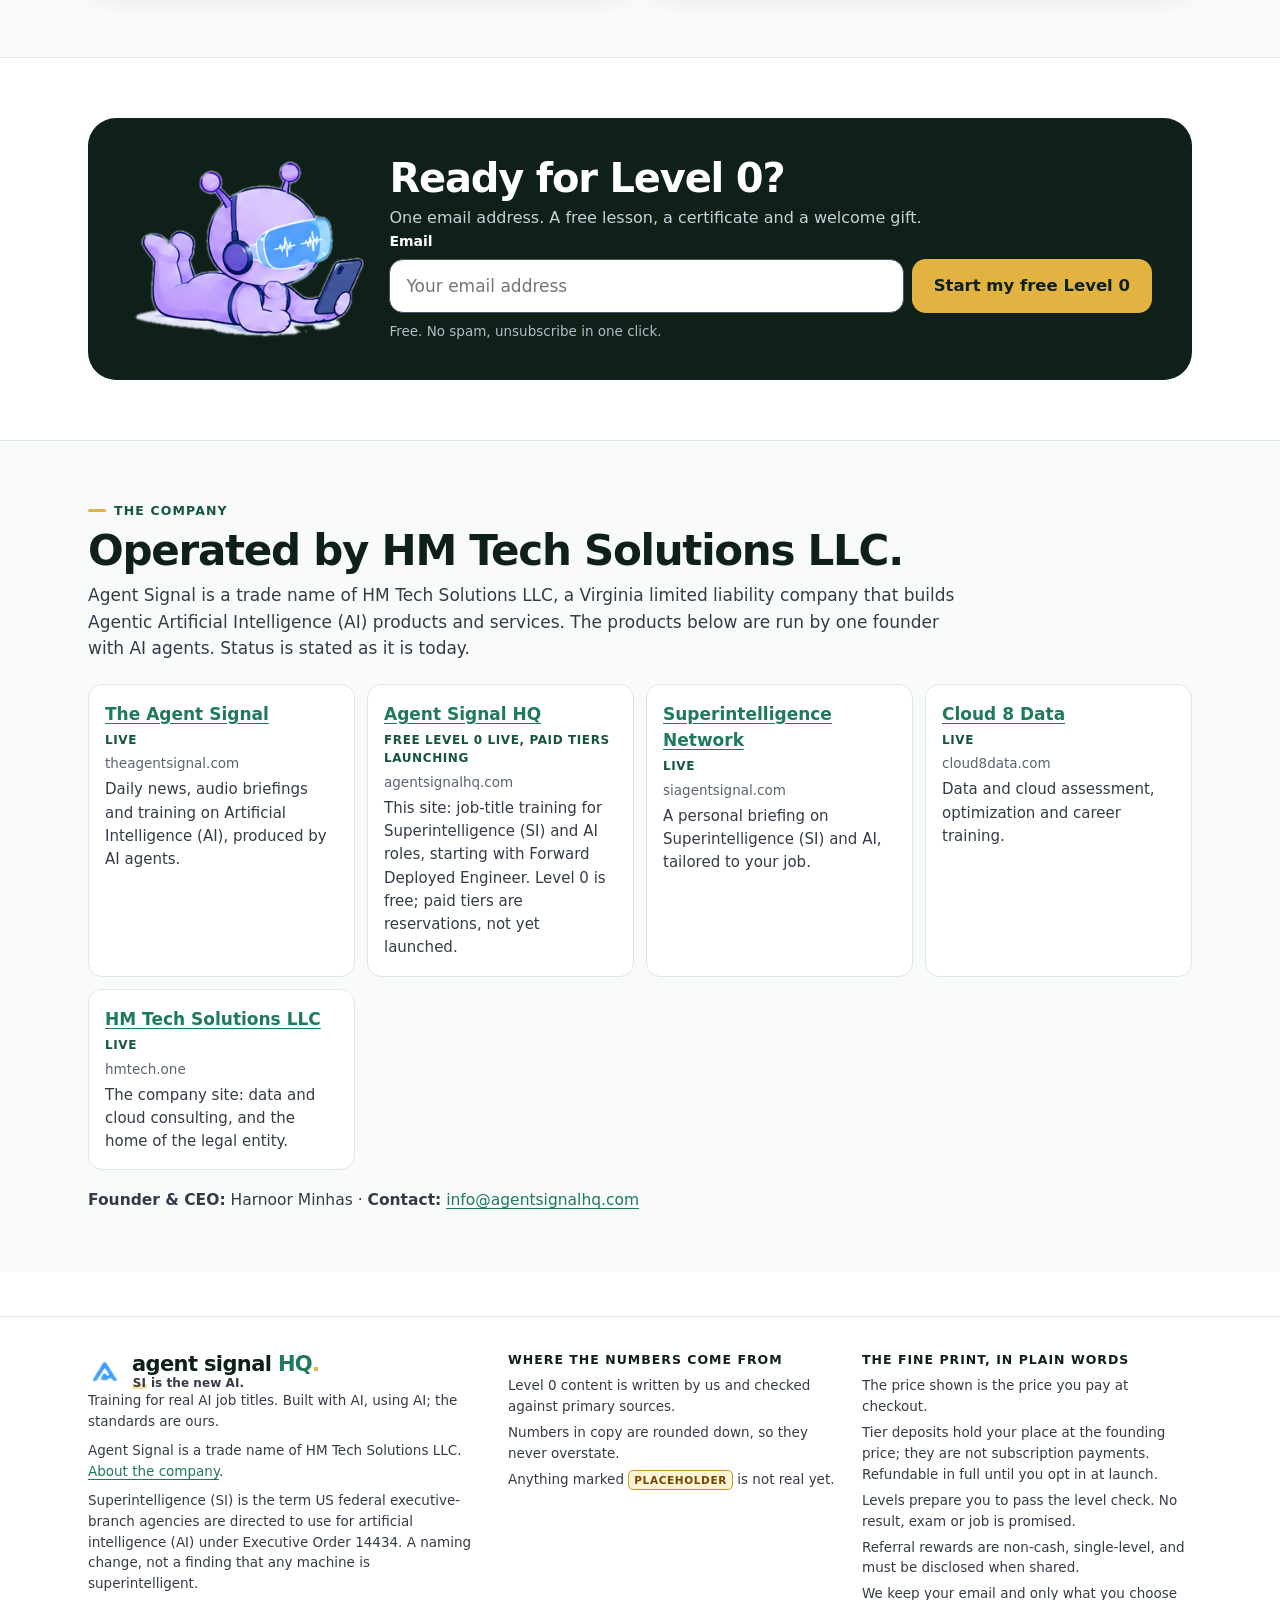
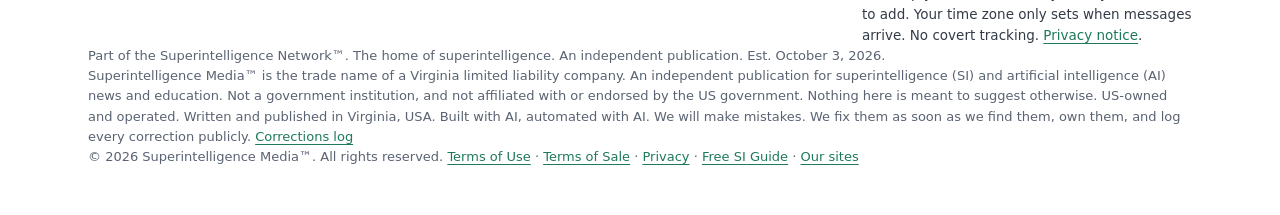
==== commit 8d5dbac3: "Add Company section: operated by HM Tech Solutions LLC (Agent Signal trade name), products and statu" ====
--- a/index.html
+++ b/index.html
@@ -4,7 +4,7 @@
 <meta charset="utf-8">
 <meta name="robots" content="noai, noimageai">
 <meta name="viewport" content="width=device-width, initial-scale=1">
-<meta http-equiv="Content-Security-Policy" content="default-src 'none'; script-src 'self'; style-src 'self' https://fonts.googleapis.com; font-src https://fonts.gstatic.com; img-src 'self' data: blob:; media-src 'self'; connect-src https://acp9reat3l.execute-api.us-east-1.amazonaws.com; form-action 'self'; base-uri 'none'; object-src 'none'; manifest-src 'self'; upgrade-insecure-requests; require-trusted-types-for 'script'; trusted-types 'none'">
+<meta http-equiv="Content-Security-Policy" content="default-src 'none'; script-src 'self'; style-src 'self' https://fonts.googleapis.com; font-src https://fonts.gstatic.com; img-src 'self' data: blob:; media-src 'self'; connect-src https://acp9reat3l.execute-api.us-east-1.amazonaws.com https://siagentsignal.com; form-action 'self'; base-uri 'none'; object-src 'none'; manifest-src 'self'; upgrade-insecure-requests; require-trusted-types-for 'script'; trusted-types 'none'">
 <meta name="referrer" content="strict-origin-when-cross-origin">
 <title>Agent Signal HQ | Superintelligence (SI) &amp; Artificial Intelligence (AI) job-title training, Forward Deployed Engineer first</title>
 <meta name="description" content="Training for real AI job titles, starting with Forward Deployed Engineer (FDE). Superintelligence (SI), the next generation of artificial intelligence (AI), explained in a free Level 0 lesson. Levels, certificates, your alien levels up.">
@@ -67,6 +67,7 @@
       <span class="eyebrow">Founders' Preview · Level 0 is free</span>
       <h1 id="h1">Train for the AI job title you want. <em>Start with Forward Deployed Engineer.</em></h1>
       <p class="lead">Short lessons, clear levels, a coach beside you. You learn what the work really is, build the skills, and get prepared to pass each level's check. Level 0 is open right now, further down this page.</p>
+<!-- hours-saved:start --><div data-hours-saved="hero"></div><!-- hours-saved:end -->
 
       <div class="signup">
         <form class="join js-join" id="join-email" action="#" method="post" novalidate>
@@ -439,6 +440,23 @@
     </div>
   </div>
 </section>
+<section class="sec band" id="company" aria-labelledby="company-h">
+  <div class="wrap">
+    <div class="sec-h">
+      <span class="sec-k">The company</span>
+      <h2 id="company-h">Operated by HM Tech Solutions LLC.</h2>
+      <p>Agent Signal is a trade name of HM Tech Solutions LLC, a Virginia limited liability company that builds Agentic Artificial Intelligence (AI) products and services. The products below are run by one founder with AI agents. Status is stated as it is today.</p>
+    </div>
+    <ul class="co-list">
+        <li class="co-card"><a class="co-name" href="https://theagentsignal.com/">The Agent Signal</a> <span class="co-st">Live</span><span class="co-dom">theagentsignal.com</span><span class="co-d">Daily news, audio briefings and training on Artificial Intelligence (AI), produced by AI agents.</span></li>
+        <li class="co-card"><a class="co-name" href="https://agentsignalhq.com/">Agent Signal HQ</a> <span class="co-st">Free Level 0 live, paid tiers launching</span><span class="co-dom">agentsignalhq.com</span><span class="co-d">This site: job-title training for Superintelligence (SI) and AI roles, starting with Forward Deployed Engineer. Level 0 is free; paid tiers are reservations, not yet launched.</span></li>
+        <li class="co-card"><a class="co-name" href="https://siagentsignal.com/">Superintelligence Network</a> <span class="co-st">Live</span><span class="co-dom">siagentsignal.com</span><span class="co-d">A personal briefing on Superintelligence (SI) and AI, tailored to your job.</span></li>
+        <li class="co-card"><a class="co-name" href="https://www.cloud8data.com/">Cloud 8 Data</a> <span class="co-st">Live</span><span class="co-dom">cloud8data.com</span><span class="co-d">Data and cloud assessment, optimization and career training.</span></li>
+        <li class="co-card"><a class="co-name" href="https://hmtech.one/">HM Tech Solutions LLC</a> <span class="co-st">Live</span><span class="co-dom">hmtech.one</span><span class="co-d">The company site: data and cloud consulting, and the home of the legal entity.</span></li>
+    </ul>
+    <p class="co-who"><b>Founder &amp; CEO:</b> Harnoor Minhas &middot; <b>Contact:</b> <a href="mailto:info@agentsignalhq.com">info@agentsignalhq.com</a></p>
+  </div>
+</section>
 </main>
 
 <footer>
@@ -450,6 +468,7 @@
           <span class="brand-t"><b>agent signal <span class="hq">HQ</span><i>.</i></b><span class="tagline"><abbr class="si" title="superintelligence">SI</abbr> is the new <abbr title="artificial intelligence">AI</abbr>.</span></span>
         </a>
         <p>Training for real AI job titles. Built with AI, using AI; the standards are ours.</p>
+        <p>Agent Signal is a trade name of HM Tech Solutions LLC. <a href="#company">About the company</a>.</p>
         <p>Superintelligence (SI) is the term US federal executive-branch agencies are directed to use for artificial intelligence (AI) under Executive Order 14434. A naming change, not a finding that any machine is superintelligent.</p>
       </div>
       <div>
@@ -495,5 +514,6 @@
     </div>
   </div>
 </dialog>
+<script src="assets/counter.js?v=ae956345" defer></script><!-- hours-saved:script -->
 </body>
 </html>
--- a/assets/hq.css
+++ b/assets/hq.css
@@ -102,3 +102,10 @@
 .hq-final{display:grid;gap:18px;align-items:center}
 .hq-final img{width:auto;height:190px;margin-inline:auto}
 @media (min-width:760px){.hq-final{grid-template-columns:auto minmax(0,1fr)}}
+.co-list{list-style:none;padding:0;margin:0;display:grid;gap:12px;grid-template-columns:repeat(auto-fit,minmax(240px,1fr))}
+.co-card{border:1px solid var(--line);border-radius:14px;padding:16px;background:#fff;display:grid;gap:4px;align-content:start}
+.co-name{font-weight:800;font-size:17px}
+.co-st{font-size:12px;font-weight:800;letter-spacing:.05em;text-transform:uppercase;color:var(--acc-ink)}
+.co-dom{font-size:13.5px;color:var(--muted)}
+.co-d{font-size:15px;color:var(--ink-2)}
+.co-who{margin-top:18px;font-size:15.5px;color:var(--ink-2)}
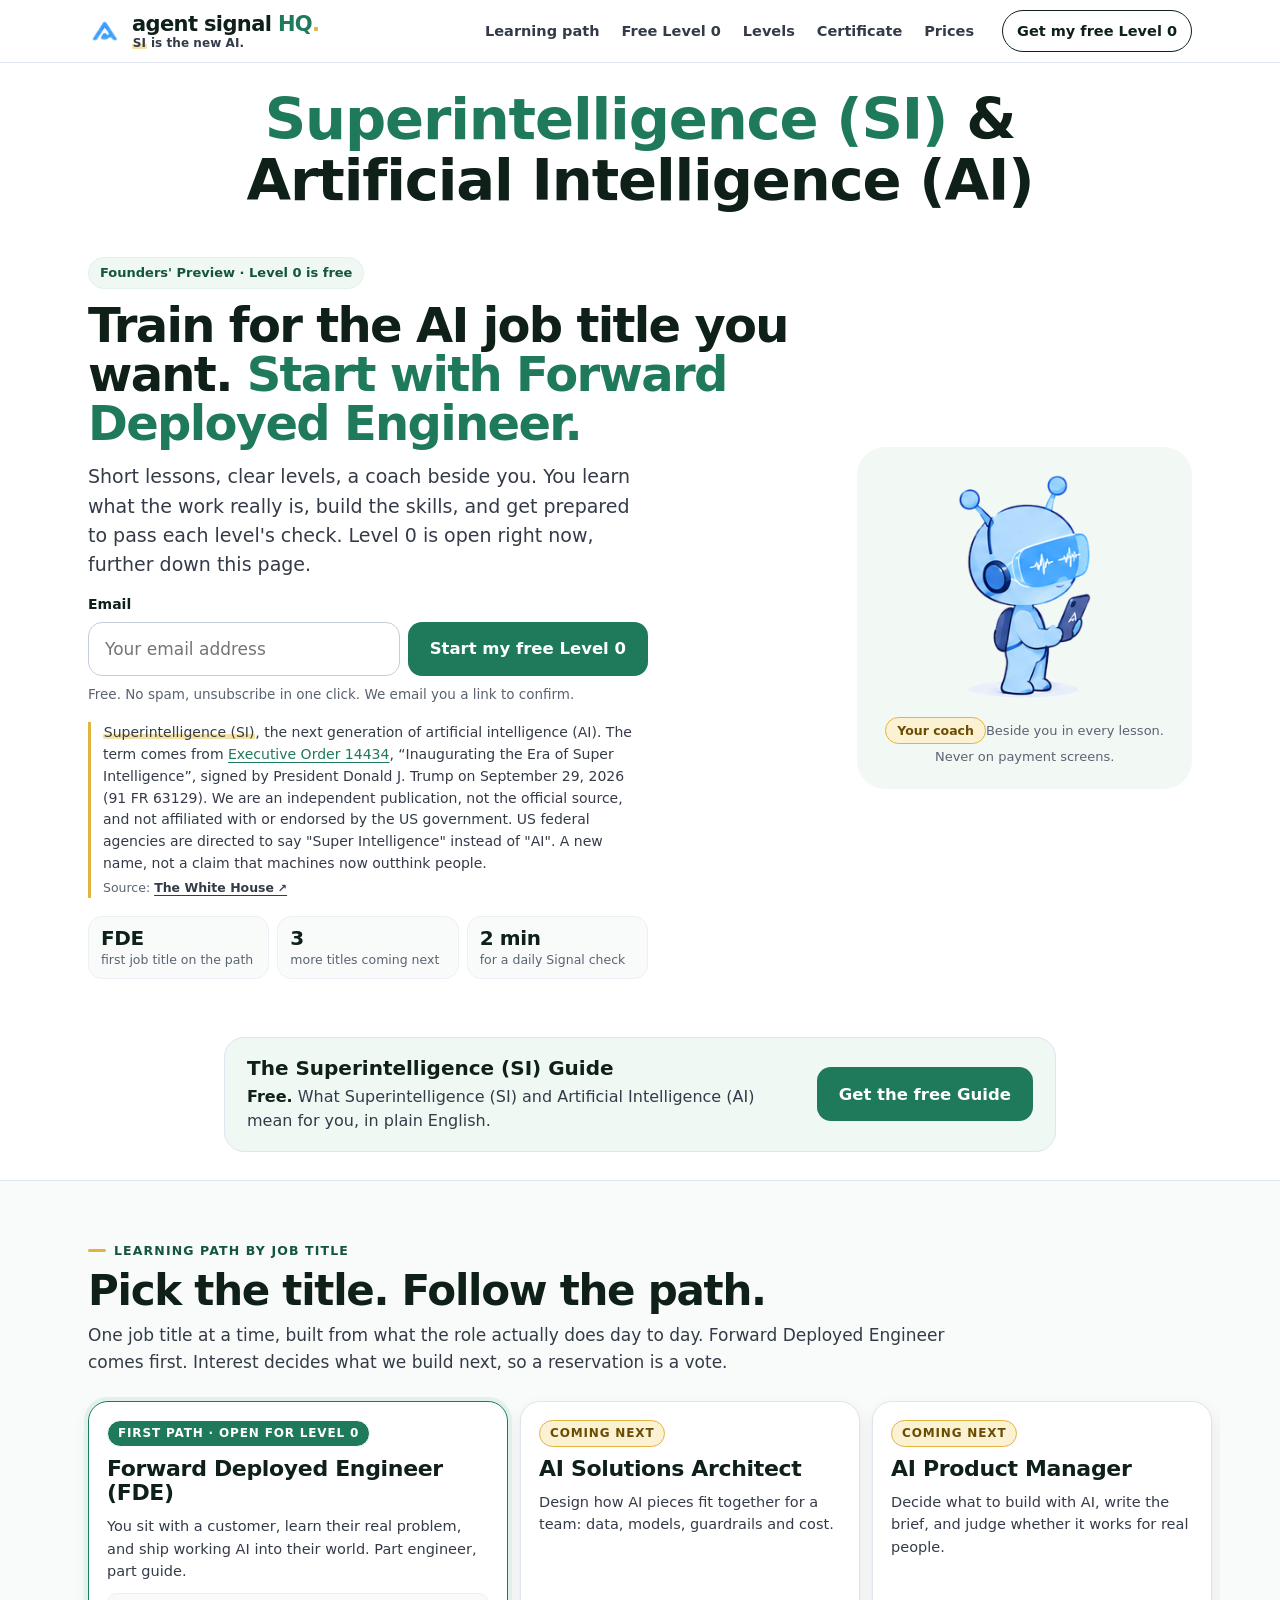
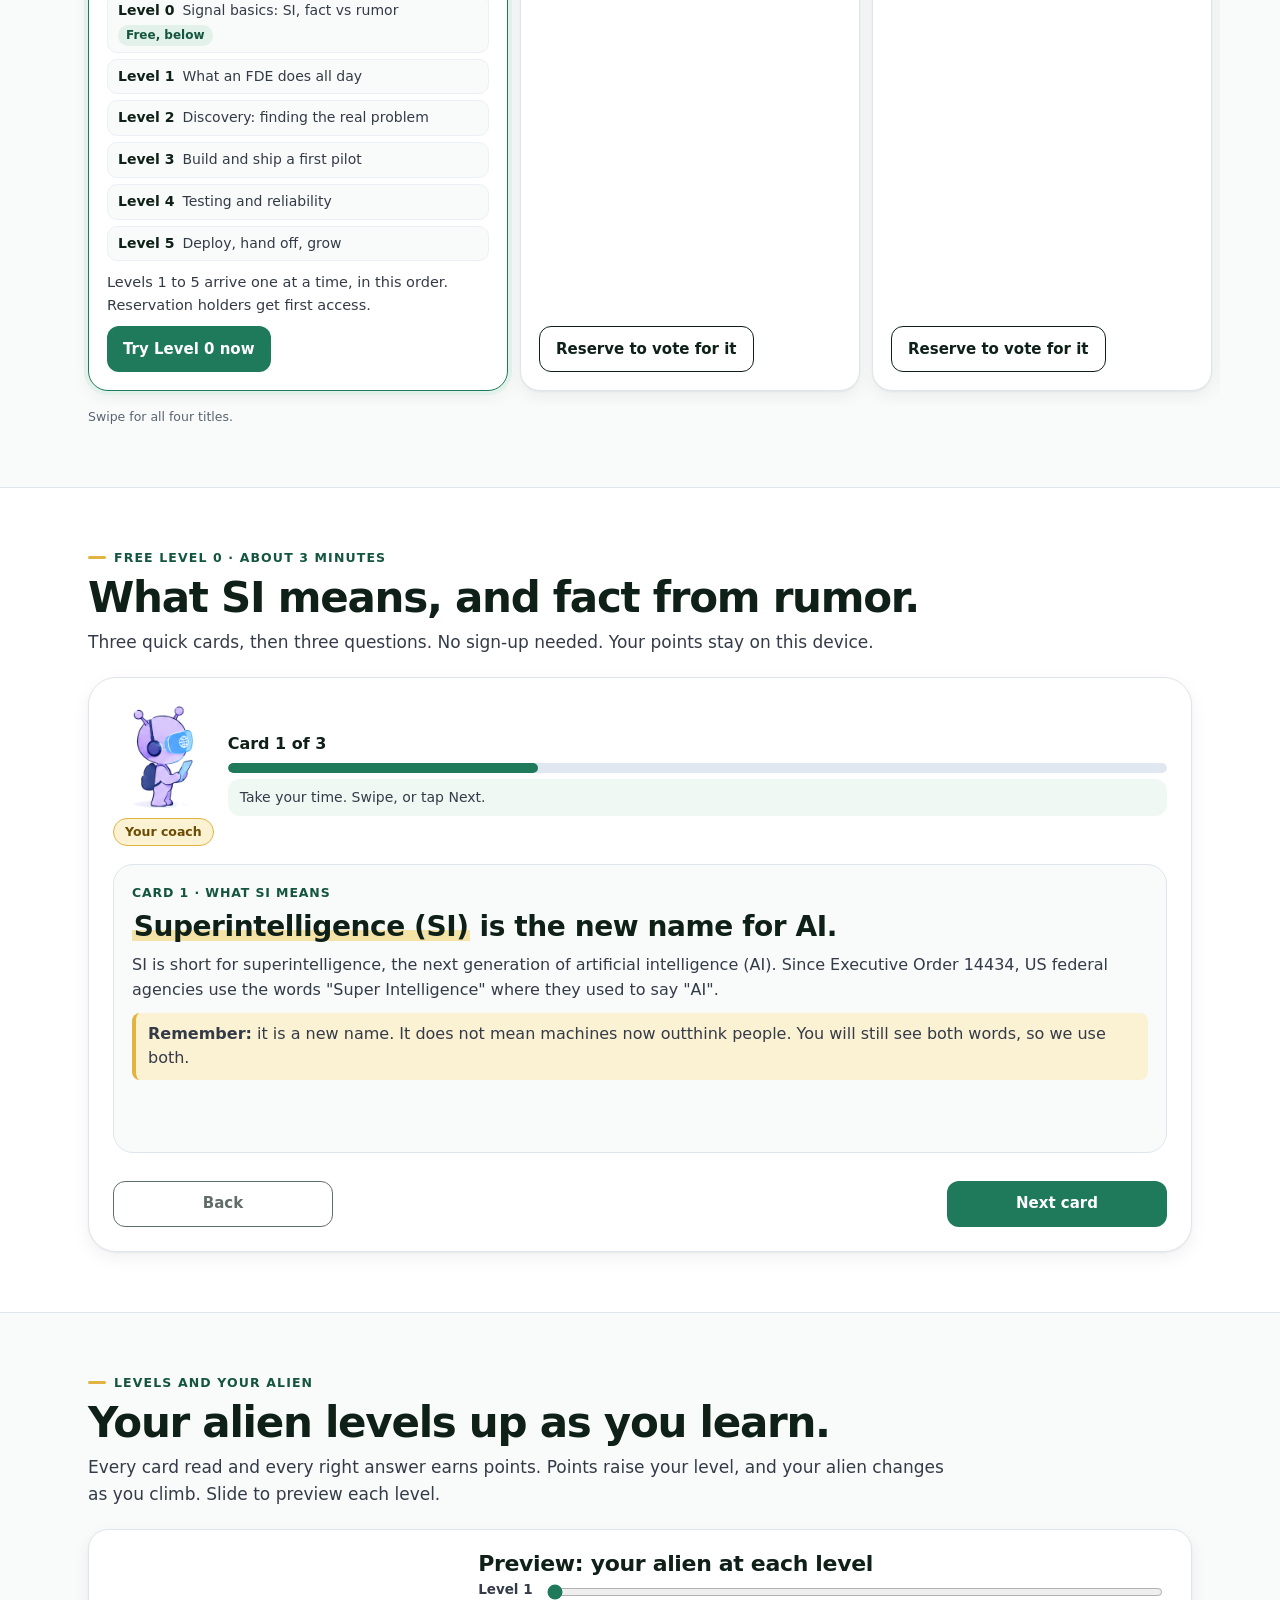
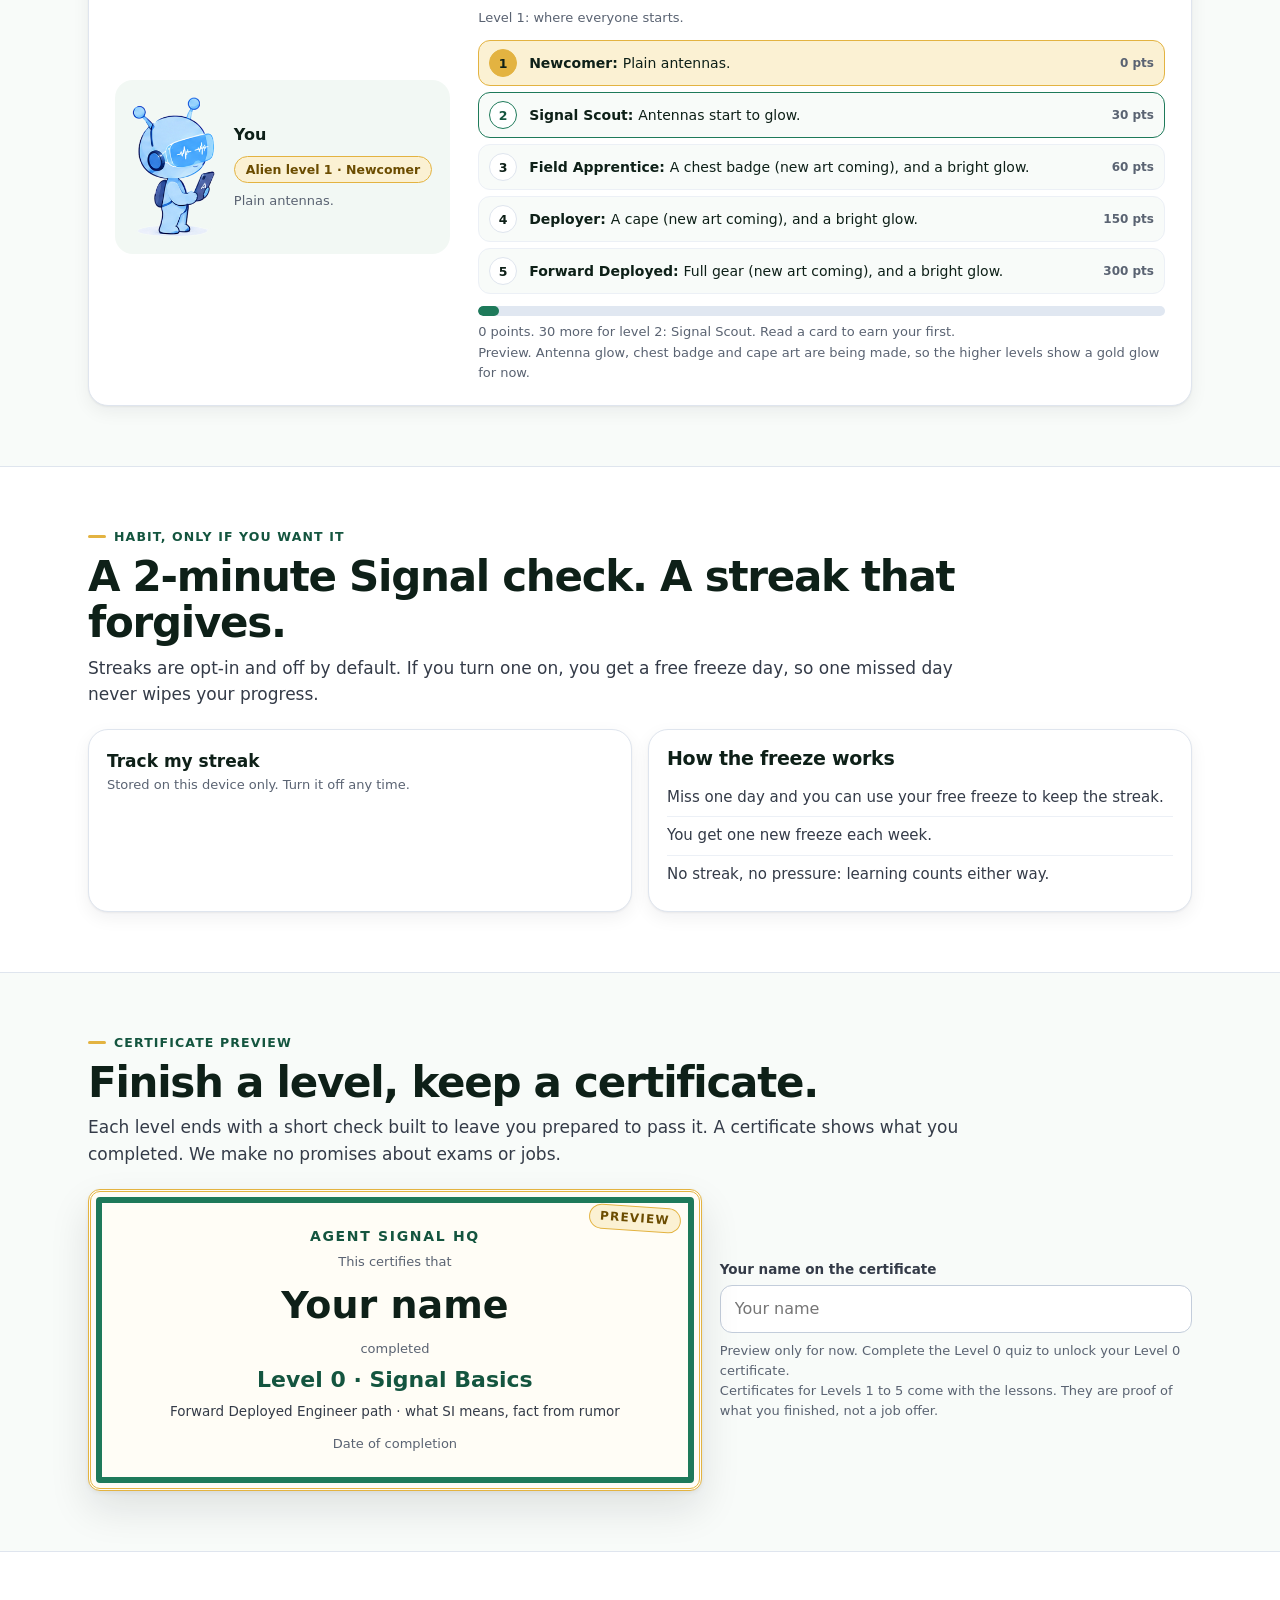
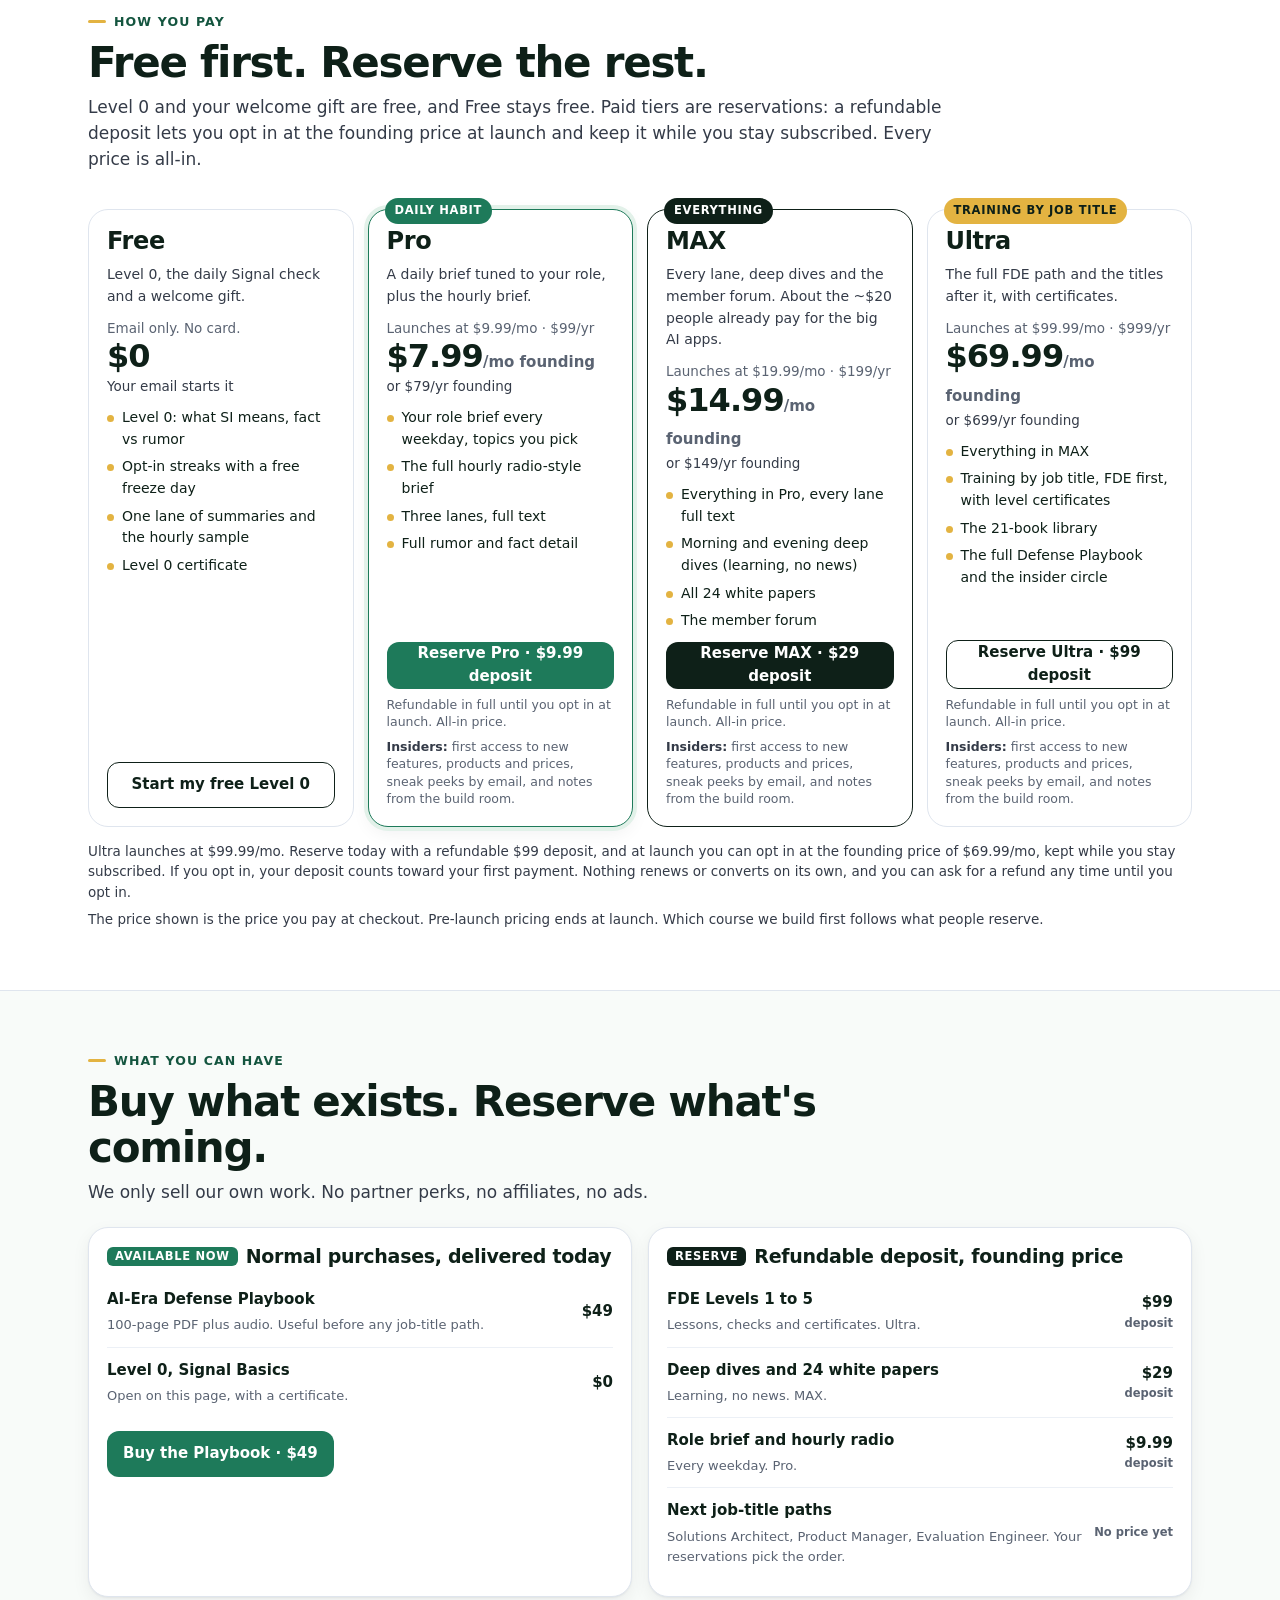
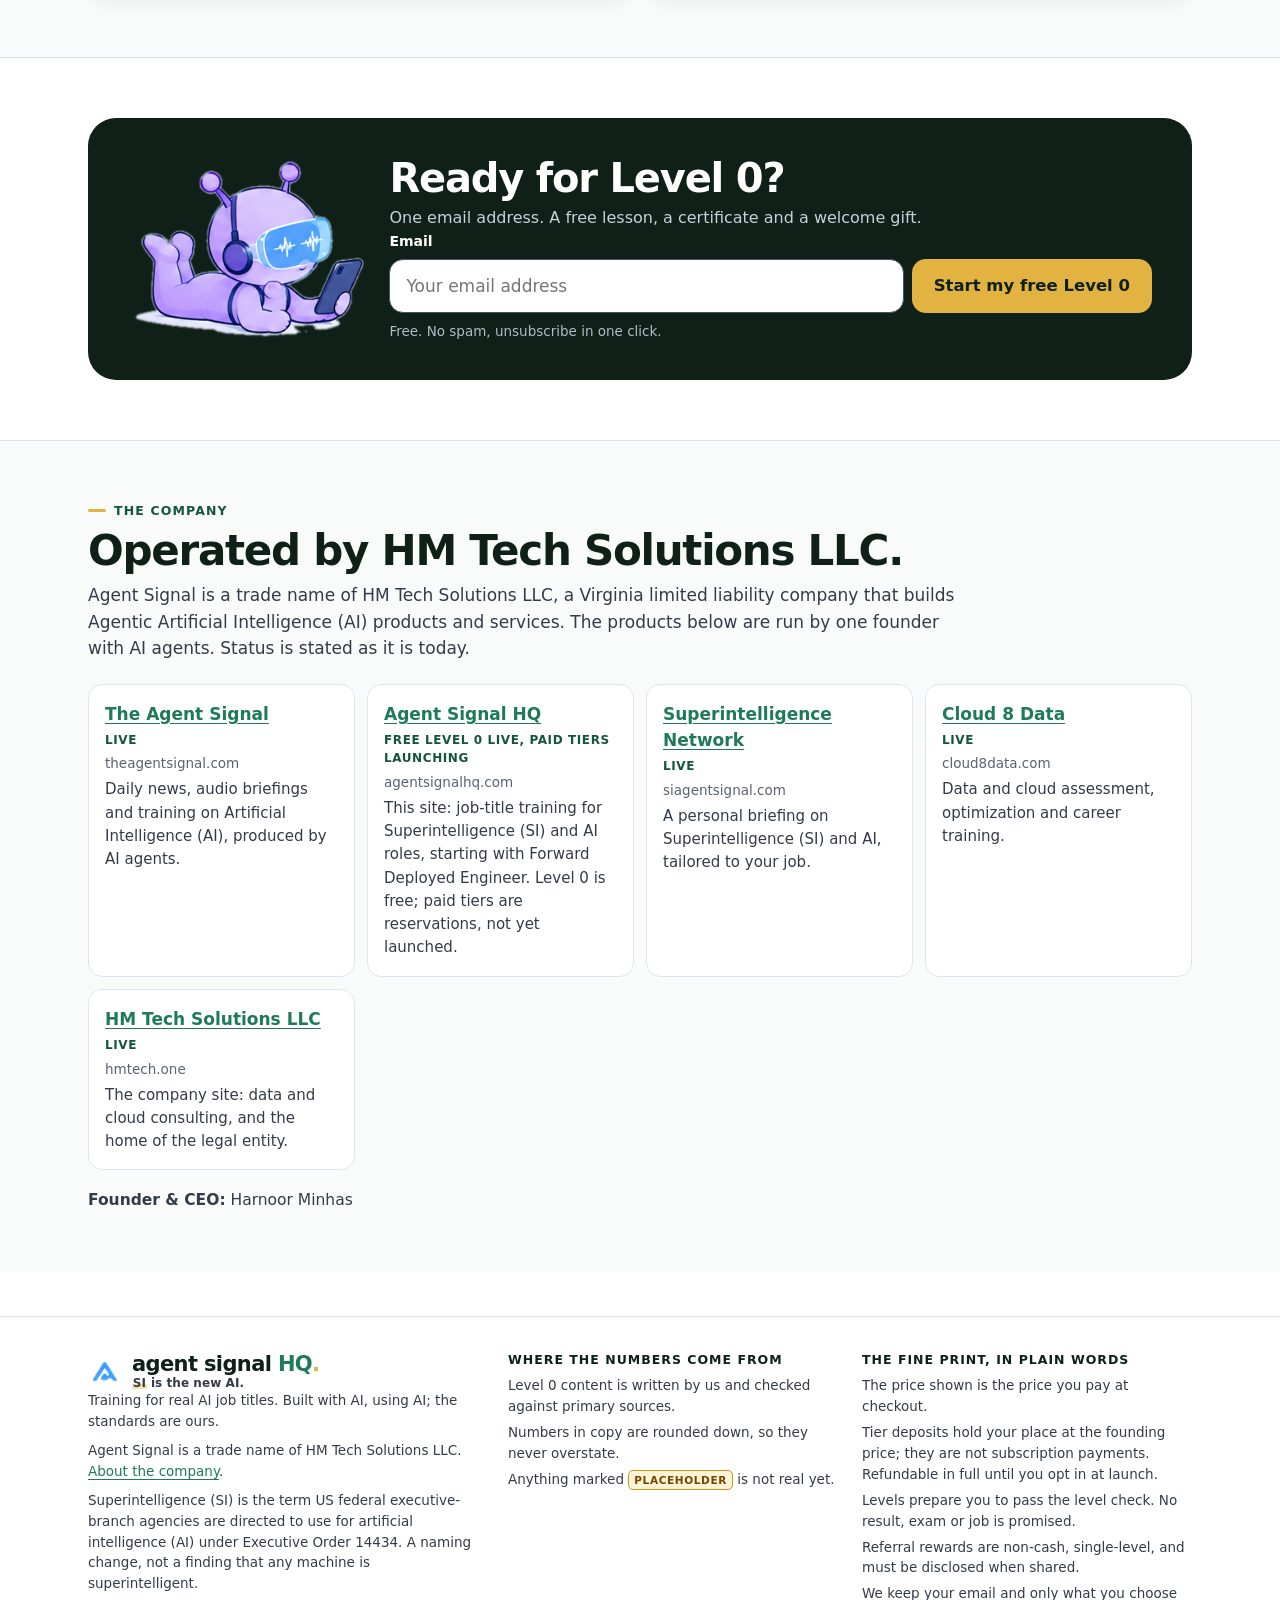
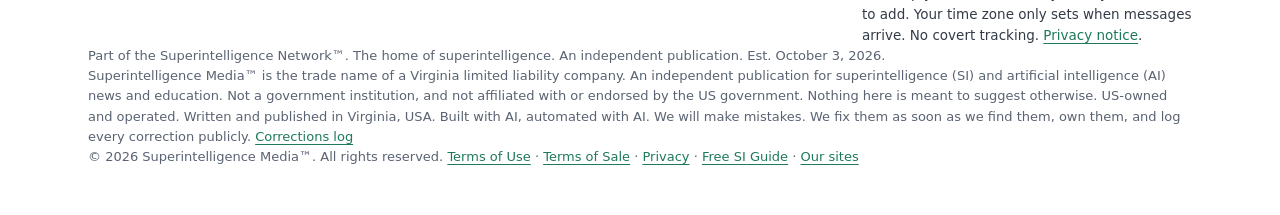
==== commit e40ee20a: "Phoenix anti-spam sweep: remove exposed contact email from public page Co-Authored-By: Claude Opus 5" ====
--- a/index.html
+++ b/index.html
@@ -454,7 +454,7 @@
         <li class="co-card"><a class="co-name" href="https://www.cloud8data.com/">Cloud 8 Data</a> <span class="co-st">Live</span><span class="co-dom">cloud8data.com</span><span class="co-d">Data and cloud assessment, optimization and career training.</span></li>
         <li class="co-card"><a class="co-name" href="https://hmtech.one/">HM Tech Solutions LLC</a> <span class="co-st">Live</span><span class="co-dom">hmtech.one</span><span class="co-d">The company site: data and cloud consulting, and the home of the legal entity.</span></li>
     </ul>
-    <p class="co-who"><b>Founder &amp; CEO:</b> Harnoor Minhas &middot; <b>Contact:</b> <a href="mailto:info@agentsignalhq.com">info@agentsignalhq.com</a></p>
+    <p class="co-who"><b>Founder &amp; CEO:</b> Harnoor Minhas</p>
   </div>
 </section>
 </main>
